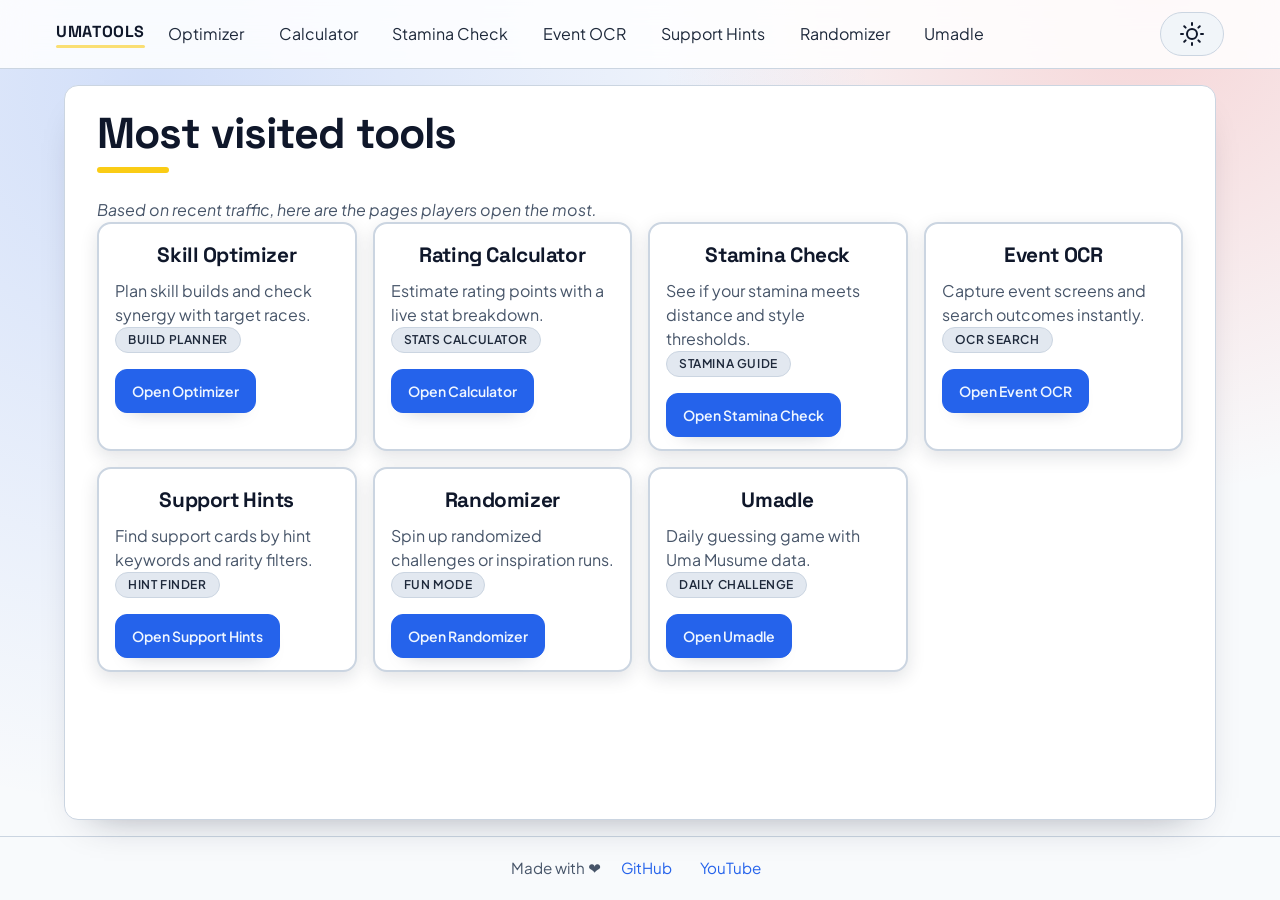
==== index.html @ bea395a7 "Merge pull request #18 from daftuyda/UI-Beta UI overhaul" ====
<!DOCTYPE html>
<html lang="en">
  <head>
    <meta charset="UTF-8" />
    <meta name="viewport" content="width=device-width, initial-scale=1" />
    <title>UmaTools - Uma Musume Training Toolkit</title>
    <meta
      name="description"
      content="UmaTools is a fast Uma Musume toolkit with Event OCR, support hint search, skill optimizer, rating calculator, randomizer, and Umadle."
    />
    <link rel="canonical" href="https://daftuyda.moe/" />
    <meta name="robots" content="index, follow" />
    <meta
      name="theme-color"
      content="#f8fafc"
      media="(prefers-color-scheme: light)"
    />
    <meta
      name="theme-color"
      content="#0f172a"
      media="(prefers-color-scheme: dark)"
    />
    <meta name="color-scheme" content="light dark" />
    <meta property="og:locale" content="en_US" />
    <meta property="og:type" content="website" />
    <meta property="og:site_name" content="UmaTools" />
    <meta
      property="og:title"
      content="UmaTools - Uma Musume Training Toolkit"
    />
    <meta
      property="og:description"
      content="UmaTools is a fast Uma Musume toolkit with Event OCR, support hint search, skill optimizer, rating calculator, randomizer, and Umadle."
    />
    <meta property="og:url" content="https://daftuyda.moe/" />
    <meta
      property="og:image"
      content="https://daftuyda.moe/og-default.png"
    />
    <meta property="og:image:type" content="image/png" />
    <meta property="og:image:width" content="1200" />
    <meta property="og:image:height" content="630" />
    <meta
      property="og:image:alt"
      content="UmaTools - Uma Musume Training Toolkit"
    />
    <meta name="twitter:card" content="summary_large_image" />
    <meta
      name="twitter:title"
      content="UmaTools - Uma Musume Training Toolkit"
    />
    <meta
      name="twitter:description"
      content="UmaTools is a fast Uma Musume toolkit with Event OCR, support hint search, skill optimizer, rating calculator, randomizer, and Umadle."
    />
    <meta
      name="twitter:image"
      content="https://daftuyda.moe/og-default.png"
    />
    <meta
      name="twitter:image:alt"
      content="UmaTools - Uma Musume Training Toolkit"
    />
    <link rel="icon" type="image/x-icon" href="/favicon.ico" />
    <link
      rel="icon"
      type="image/png"
      sizes="32x32"
      href="/favicon-32x32.png"
    />
    <link
      rel="icon"
      type="image/png"
      sizes="16x16"
      href="/favicon-16x16.png"
    />
    <link
      rel="apple-touch-icon"
      sizes="180x180"
      href="/apple-touch-icon.png"
    />
    <link rel="manifest" href="/site.webmanifest" />
    <link rel="preconnect" href="https://fonts.googleapis.com" />
    <link rel="preconnect" href="https://fonts.gstatic.com" crossorigin />
    <link
      href="https://fonts.googleapis.com/css2?family=Plus+Jakarta+Sans:wght@400;500;600;700&family=Space+Grotesk:wght@500;600;700&display=swap"
      rel="stylesheet"
    />
    <link rel="stylesheet" href="/css/base.css" />
    <link rel="stylesheet" href="/css/theme-d.build.css" />
    <script type="application/ld+json">
      {
        "@context": "https://schema.org",
        "@graph": [
          {
            "@type": "Organization",
            "@id": "https://daftuyda.moe/#organization",
            "name": "UmaTools",
            "url": "https://daftuyda.moe/",
            "logo": "https://daftuyda.moe/icon-512.png",
            "sameAs": [
              "https://github.com/daftuyda/UmaTools",
              "https://youtube.com/@MaybeVoid"
            ]
          },
          {
            "@type": "WebSite",
            "@id": "https://daftuyda.moe/#website",
            "url": "https://daftuyda.moe/",
            "name": "UmaTools",
            "publisher": { "@id": "https://daftuyda.moe/#organization" },
            "inLanguage": "en"
          },
          {
            "@type": "WebPage",
            "@id": "https://daftuyda.moe/#webpage",
            "url": "https://daftuyda.moe/",
            "name": "UmaTools - Uma Musume Training Toolkit",
            "description": "UmaTools is a fast Uma Musume toolkit with Event OCR, support hint search, skill optimizer, rating calculator, randomizer, and Umadle.",
            "isPartOf": { "@id": "https://daftuyda.moe/#website" },
            "about": { "@id": "https://daftuyda.moe/#organization" },
            "inLanguage": "en"
          }
        ]
      }
    </script>
    <script defer src="/_vercel/insights/script.js"></script>
  </head>
  <body>
    <script>
      (function () {
        try {
          var pref = localStorage.getItem("umasearch-darkmode");
          var dark = pref
            ? pref === "dark"
            : window.matchMedia &&
              window.matchMedia("(prefers-color-scheme: dark)").matches;
          var root = document.documentElement;
          root.classList.add("is-loading");
          root.classList.toggle("dark", dark);
          root.style.colorScheme = dark ? "dark" : "light";

          var pageLoaded = false;
          var navReady = !document.querySelector('script[src="/js/nav.js"]');
          var release = function () {
            root.classList.remove("is-loading");
          };
          var tryRelease = function () {
            if (!pageLoaded || !navReady) return;
            if (document.fonts && document.fonts.ready) {
              Promise.race([
                document.fonts.ready,
                new Promise(function (resolve) {
                  setTimeout(resolve, 1200);
                })
              ]).then(function () {
                requestAnimationFrame(release);
              });
            } else {
              requestAnimationFrame(release);
            }
          };
          window.addEventListener("load", function () {
            pageLoaded = true;
            tryRelease();
          });
          window.addEventListener("nav:ready", function () {
            navReady = true;
            tryRelease();
          });
          window.setTimeout(function () {
            pageLoaded = true;
            navReady = true;
            tryRelease();
          }, 2400);
        } catch (e) {}
      })();
    </script>
    

    <main id="main" class="container">
      <h1>Most visited tools</h1>

      <button
        id="modeToggleBtn"
        aria-label="Toggle dark/light mode"
        class="mode-toggle-btn"
        title="Toggle dark/light mode"
      >
        <svg
          id="iconSun"
          xmlns="http://www.w3.org/2000/svg"
          width="24"
          height="24"
          fill="none"
          stroke="currentColor"
          stroke-width="2"
          stroke-linecap="round"
          stroke-linejoin="round"
          class="feather feather-sun"
        >
          <circle cx="12" cy="12" r="5"></circle>
          <line x1="12" y1="1" x2="12" y2="3"></line>
          <line x1="12" y1="21" x2="12" y2="23"></line>
          <line x1="4.22" y1="4.22" x2="5.64" y2="5.64"></line>
          <line x1="18.36" y1="18.36" x2="19.78" y2="19.78"></line>
          <line x1="1" y1="12" x2="3" y2="12"></line>
          <line x1="21" y1="12" x2="23" y2="12"></line>
          <line x1="4.22" y1="19.78" x2="5.64" y2="18.36"></line>
          <line x1="18.36" y1="5.64" x2="19.78" y2="4.22"></line>
        </svg>
        <svg
          id="iconMoon"
          xmlns="http://www.w3.org/2000/svg"
          width="24"
          height="24"
          fill="none"
          stroke="currentColor"
          stroke-width="2"
          stroke-linecap="round"
          stroke-linejoin="round"
          class="feather feather-moon"
          style="display: none"
        >
          <path d="M21 12.79A9 9 0 1111.21 3 7 7 0 0021 12.79z"></path>
        </svg>
      </button>

      <p class="subtle">
        Based on recent traffic, here are the pages players open the most.
      </p>

      <div class="grid">

        <div class="card tool-card">
          <h3>Skill Optimizer</h3>
          <p class="muted">
            Plan skill builds and check synergy with target races.
          </p>
          <div class="badges">
            <span class="badge">Build planner</span>
          </div>
          <a class="btn primary" href="/optimizer">Open Optimizer</a>
        </div>

        <div class="card tool-card">
          <h3>Rating Calculator</h3>
          <p class="muted">Estimate rating points with a live stat breakdown.</p>
          <div class="badges">
            <span class="badge">Stats calculator</span>
          </div>
          <a class="btn primary" href="/calculator">Open Calculator</a>
        </div>

        <div class="card tool-card">
          <h3>Stamina Check</h3>
          <p class="muted">See if your stamina meets distance and style thresholds.</p>
          <div class="badges">
            <span class="badge">Stamina guide</span>
          </div>
          <a class="btn primary" href="/stamina">Open Stamina Check</a>
        </div>

        <div class="card tool-card">
          <h3>Event OCR</h3>
          <p class="muted">Capture event screens and search outcomes instantly.</p>
          <div class="badges">
            <span class="badge">OCR search</span>
          </div>
          <a class="btn primary" href="/events">Open Event OCR</a>
        </div>

        <div class="card tool-card">
          <h3>Support Hints</h3>
          <p class="muted">
            Find support cards by hint keywords and rarity filters.
          </p>
          <div class="badges">
            <span class="badge">Hint finder</span>
          </div>
          <a class="btn primary" href="/hints">Open Support Hints</a>
        </div>

        <div class="card tool-card">
          <h3>Randomizer</h3>
          <p class="muted">
            Spin up randomized challenges or inspiration runs.
          </p>
          <div class="badges">
            <span class="badge">Fun mode</span>
          </div>
          <a class="btn primary" href="/random">Open Randomizer</a>
        </div>

        <div class="card tool-card">
          <h3>Umadle</h3>
          <p class="muted">Daily guessing game with Uma Musume data.</p>
          <div class="badges">
            <span class="badge">Daily challenge</span>
          </div>
          <a class="btn primary" href="/umadle">Open Umadle</a>
        </div>
      </div>
    </main>
    <script>
      window.NAV_ROUTES = [
  { label: "Optimizer", path: "/optimizer", file: "/optimizer.html" },
  { label: "Calculator", path: "/calculator", file: "/calculator.html" },
  { label: "Stamina Check", path: "/stamina", file: "/stamina.html" },
  { label: "Event OCR", path: "/events", file: "/events.html" },
  { label: "Support Hints", path: "/hints", file: "/hints.html" },
  { label: "Randomizer", path: "/random", file: "/random.html" },
  { label: "Umadle", path: "/umadle", file: "/umadle.html" }
];
    </script>

    <script src="/js/nav.js" defer></script>
    <script src="/js/theme-toggle.js" defer></script>
  </body>
</html>
---- css/base.css ----
:root {
  color-scheme: light dark;
}

html,
body {
  height: 100%;
}

body {
  display: flex;
  flex-direction: column;
  align-items: center;
  justify-content: flex-start;
  font-family: "Inter", sans-serif;
  margin: 0;
  background: #f7fafc;
  color: #222;
  overflow-x: hidden;
}

.skip-link {
  position: absolute;
  left: 1rem;
  top: -3rem;
  padding: 0.5rem 0.75rem;
  background: #111827;
  color: #ffffff;
  border-radius: 6px;
  text-decoration: none;
  font-weight: 600;
  z-index: 1000;
  transition: top 0.2s ease;
}

.skip-link:focus,
.skip-link:focus-visible {
  top: 1rem;
}

.container {
  min-width: 700px;
  max-width: 80vw;
  background: #fff;
  padding: 1.5rem 2rem;
  margin: 1rem;
  box-shadow: 0 0 20px rgba(0, 0, 0, 0.1);
  border-radius: 10px;
  flex: 1 1 auto;
  margin-left: auto;
  margin-right: auto;
  margin-bottom: 1rem;
}

h1 {
  margin: 0 0 1rem 0;
  font-weight: 700;
  color: #2b6cb0;
  text-align: center;
}

.site-nav {
  position: sticky;
  top: 0;
  z-index: 50;
  width: 100%;
  background: var(--surface-1, #ffffff);
  border-bottom: 1px solid var(--border, #e5e7eb);
  flex: 0 0 auto;
}
.site-nav .nav-inner {
  max-width: 1100px;
  margin: 0 auto;
  padding: 0.5rem 1rem;
  display: flex;
  align-items: center;
  justify-content: space-between;
  gap: 0.75rem;
}
.site-nav .brand {
  font-weight: 700;
  text-decoration: none;
  color: var(--text-1, #1f2937);
}
.site-nav .nav-left {
  display: flex;
  align-items: center;
  gap: 0.5rem;
}
.site-nav .menu-btn {
  padding: 0 !important;
  line-height: 0;
  font-size: 0;
  width: 40px;
  height: 40px;
  box-sizing: border-box;
  display: none;
  border: 1px solid var(--border, #cbd5e0);
  background: var(--surface-2, transparent);
  border-radius: 8px;
  cursor: pointer;
  align-items: center;
  justify-content: center;
  color: var(--text-1, #1f2937);
}
.site-nav .menu-btn svg {
  display: block;
  width: 22px;
  height: 22px;
}
.site-nav .nav-links {
  display: flex;
  /*align-items: center;*/
  gap: 0.25rem;
  flex-wrap: wrap;
}
.site-nav .nav-link {
  text-decoration: none;
  padding: 0.35rem 0.6rem;
  border-radius: 8px;
  border: 1px solid transparent;
  color: var(--text-2, #374151);
}
.site-nav .nav-link:hover {
  background: var(--surface-2, #f3f4f6);
  border-color: var(--border, #e5e7eb);
  color: var(--text-1, #1f2937);
}
.site-nav .nav-link.active {
  background: var(--primary, #e6f0ff);
  border-color: var(--primary, #cbd5e0);
  color: var(--primary-foreground, #1e40af);
}
.site-nav .nav-right {
  display: flex;
  align-items: center;
  gap: 0.5rem;
}
.site-nav .mode-toggle-btn.in-nav {
  position: static;
  top: auto;
  right: auto;
  margin: 0;
}
.site-nav .beta-btn {
  font-size: 0.7rem;
  font-weight: 600;
  text-decoration: none;
  padding: 0.2rem 0.5rem;
  border-radius: 4px;
  background: #3182ce;
  color: #fff;
  letter-spacing: 0.03em;
  transition: background 0.2s;
}
.site-nav .beta-btn:hover {
  background: #2563eb;
}
body.dark-mode .site-nav .beta-btn {
  background: #63b3ed;
  color: #121212;
}
body.dark-mode .site-nav .beta-btn:hover {
  background: #90cdf4;
}
.site-nav + .container {
  margin-top: 0.5rem;
}

.site-footer {
  flex: 0 0 auto;
  width: 100%;
  margin-top: 0.5rem;
  padding: 0.75rem 1rem max(0.85rem, env(safe-area-inset-bottom));
  box-sizing: border-box;
  border-top: 1px solid #e5e7eb;
  display: flex;
  justify-content: center;
  align-items: center;
  gap: 0.75rem;
  flex-wrap: wrap;
  color: #6b7280;
  font-size: 0.95rem;
}
.site-footer a {
  color: #2563eb;
  text-decoration: none;
  padding: 0.25rem 0.5rem;
  border-radius: 6px;
}
.site-footer a:hover {
  background: #eff6ff;
}

.search-panel {
  margin-bottom: 0.5rem;
}
#search-form {
  display: flex;
  gap: 10px;
  margin-bottom: 0.5rem;
}

input#query {
  flex: 1;
  padding: 0.6rem 1rem;
  font-size: 1rem;
  border: 2px solid #cbd5e0;
  border-radius: 6px;
  transition: border-color 0.2s ease, box-shadow 0.2s ease;
}
input#query:focus {
  outline: none;
  border-color: #3182ce;
  box-shadow: 0 0 8px rgba(49, 130, 206, 0.4);
}

button#search-btn {
  background-color: #3182ce;
  color: white;
  border: none;
  padding: 0.6rem 1.2rem;
  font-size: 1rem;
  border-radius: 6px;
  cursor: pointer;
  transition: background-color 0.2s ease;
}
button#search-btn:hover {
  background-color: #2c5282;
}

.muted {
  color: var(--muted-text);
}

.status {
  min-height: 1.2em;
  color: var(--muted-text);
  font-style: italic;
  margin: 0.25rem 0 0.75rem;
}
.loading-indicator {
  display: inline-flex;
  align-items: center;
  gap: 0.5rem;
  color: var(--muted-text);
  font-style: italic;
}
.loading-indicator::before {
  content: "";
  width: 14px;
  height: 14px;
  border-radius: 50%;
  border: 2px solid #94a3b8;
  border-top-color: transparent;
  animation: spin 0.7s linear infinite;
}
.dark .loading-indicator {
  color: #cbd5e1;
}
.dark .loading-indicator::before {
  border-color: #93c5fd;
  border-top-color: transparent;
}
.ocr-suggestions {
  font-style: italic;
  margin: 0.5rem 0 1rem;
  min-height: 1.4em;
  color: var(--muted-text);
}

#captureVideo {
  display: block;
  margin: 0 auto;
  width: 350px;
  height: auto;
  border-radius: 6px;
  border: 1px solid #cbd5e0;
}

.result {
  margin-top: 1rem;
}
.choice {
  background: #ebf4ff;
  padding: 1rem;
  border-radius: 8px;
  margin-bottom: 1rem;
  box-shadow: inset 0 0 4px rgba(49, 130, 206, 0.3);
}
.choice h3 {
  margin: 0 0 0.5rem;
  color: #2c5282;
  font-weight: 600;
}

.reward-groups {
  display: flex;
  flex-wrap: wrap;
  gap: 1rem;
  padding: 1rem;
  background-color: #e6f0ff;
  border-radius: 10px;
}
.reward-group {
  background: #f7fafc;
  border: 1px solid #cbd5e0;
  padding: 0.75rem 1rem;
  border-radius: 8px;
  margin: 0.5rem;
  min-width: 140px;
  box-sizing: border-box;
  white-space: nowrap;
  box-shadow: 0 1px 3px rgb(0 0 0 / 0.1);
}
.reward-group > div:first-child {
  padding: 0.25rem 0.5rem;
  background-color: #f0e7c0;
  border-radius: 5px;
  display: inline-block;
  margin-bottom: 0.75rem;
  color: #a67c00;
  font-weight: 700;
}

.recommended-badge {
  margin-left: 8px;
  background-color: #48bb78;
  color: white;
  font-size: 0.75em;
  padding: 2px 6px;
  border-radius: 12px;
  font-weight: 600;
  user-select: none;
}

.ocr-controls {
  display: flex;
  align-items: center;
  gap: 1rem;
  margin-bottom: 0.5rem;
  justify-content: center;
  flex-wrap: wrap;
}
.capture-btn {
  background-color: #3182ce;
  color: white;
  border: none;
  padding: 0.6rem 1.2rem;
  font-size: 1rem;
  border-radius: 6px;
  cursor: pointer;
  transition: background-color 0.2s ease;
}
.capture-btn:hover {
  background-color: #2c5282;
}
.scan-time-label {
  font-weight: 600;
  color: #2c5282;
  white-space: nowrap;
  user-select: none;
}
.delay-buttons {
  display: flex;
  gap: 0.5rem;
}
.delay-btn {
  padding: 0.4rem 0.75rem;
  border: 1px solid #3182ce;
  background-color: white;
  color: #3182ce;
  border-radius: 6px;
  cursor: pointer;
  font-weight: 600;
  user-select: none;
  transition: background-color 0.2s ease, color 0.2s ease;
}
.delay-btn:hover {
  background-color: #bee3f8;
}
.delay-btn.active {
  background-color: #3182ce;
  color: white;
}

#modeToggleBtn {
  background-color: #3182ce;
  color: white;
  border: none;
  padding: 0.5rem 1.2rem;
  font-size: 1rem;
  border-radius: 6px;
  cursor: pointer;
  transition: background-color 0.2s ease;
  user-select: none;
}
#modeToggleBtn:hover {
  background-color: #2c5282;
}
.mode-toggle-btn {
  position: absolute;
  top: 1rem;
  right: 1.5rem;
  background: transparent;
  border: none;
  cursor: pointer;
  padding: 0;
  color: #3182ce;
  transition: color 0.3s ease;
}
.mode-toggle-btn:hover {
  color: #2c5282;
}

body.dark {
  background: #121212;
  color: #ddd;
}
html.dark body {
  background: #121212;
  color: #ddd;
}
body.dark .container {
  background: #1e1e1e;
}
html.dark .container {
  background: #1e1e1e;
}
body.dark h1 {
  color: #90cdf4;
}
body.dark input#query {
  background-color: #2d2d2d;
  border-color: #555;
  color: #eee;
}
body.dark input#query:focus {
  border-color: #63b3ed;
  box-shadow: 0 0 8px rgba(99, 179, 237, 0.7);
  background-color: #2d2d2d;
  color: #eee;
}
body.dark button#search-btn,
body.dark .capture-btn {
  background-color: #63b3ed;
  color: #222;
}
body.dark button#search-btn:hover,
body.dark .capture-btn:hover {
  background-color: #4299e1;
  color: #fff;
}
body.dark .choice {
  background: #333844;
  box-shadow: inset 0 0 4px rgba(99, 179, 237, 0.5);
  color: #eee;
}
html.dark .choice {
  background: #333844;
  box-shadow: inset 0 0 4px rgba(99, 179, 237, 0.5);
  color: #eee;
}
body.dark .choice h3 {
  color: #63b3ed;
}
html.dark .choice h3 {
  color: #63b3ed;
}
body.dark .reward-groups {
  background-color: #2a2f4a;
}
body.dark .reward-group {
  background: #232634;
  border-color: #444;
  color: #ccc;
  box-shadow: 0 1px 3px rgba(0, 0, 0, 0.6);
}
body.dark .reward-group > div:first-child {
  background-color: #5a4f00;
  color: #ffd700;
}
body.dark .mode-toggle-btn {
  color: #63b3ed;
}
body.dark .mode-toggle-btn:hover {
  color: #4299e1;
}
body.dark .scan-time-label {
  color: #63b3ed;
}
body.dark .delay-btn {
  background-color: #121212;
  color: #63b3ed;
  border-color: #63b3ed;
}
body.dark .delay-btn.active {
  background-color: #63b3ed;
  color: #222;
}
body.dark .delay-btn:hover {
  background-color: #4299e1;
  color: #fff;
}
body.dark .recommended-badge {
  background-color: #38a169;
  color: #d1fae5;
}

.result .reward-groups {
  display: block !important;
}
.result .outcome {
  display: block !important;
  width: 100%;
  margin: 0 0 12px 0;
}
.result .outcome .reward-group {
  width: 100%;
  min-width: 0;
  margin: 0;
}

.reward-group .outcome-alt {
  width: 100%;
  box-sizing: border-box;
  padding: 10px 12px;
  border-radius: 10px;
  margin: 8px 0;
  background: rgba(0, 0, 0, var(--outcomeAOpacity, 0.06));
}
.reward-group .outcome-alt.alt-1 {
  background: rgba(0, 0, 0, var(--outcomeBOpacity, 0.12));
}
.reward-group .outcome-title {
  font-weight: 700;
  margin-bottom: 6px;
  line-height: 1.5;
}
.reward-group .outcome-separator {
  width: 100%;
  box-sizing: border-box;
  padding: 2px 4px 2px 2px;
  margin: 2px 0 -2px;
  opacity: 0.9;
  font-size: 0.95em;
}

@media (prefers-color-scheme: dark) {
  :root {
    --outcomeAOpacity: 0.1;
    --outcomeBOpacity: 0.18;
  }
}

.option-score {
  margin: 4px 0 8px;
  font-size: 0.9em;
  color: var(--muted-text);
}
body.dark .option-score {
  color: #bbb;
}

.subtle {
  color: var(--muted-text);
  font-style: italic;
}
.toolbar {
  display: flex;
  flex-wrap: wrap;
  gap: 0.5rem;
  align-items: center;
  margin: 0.5rem 0 1rem;
}
.toolbar.toolbar-centered {
  justify-content: center;
}
.toolbar.toolbar-centered .spacer {
  flex: 0 0 auto;
  width: 0;
}
.chips {
  display: flex;
  gap: 0.5rem;
  flex-wrap: wrap;
}
.chip {
  display: inline-flex;
  align-items: center;
  gap: 0.4rem;
  background: #e6f0ff;
  border: 1px solid #cbd5e0;
  padding: 0.25rem 0.5rem;
  border-radius: 999px;
  font-size: 0.9rem;
}
.chip button {
  border: none;
  background: transparent;
  cursor: pointer;
  font-weight: 700;
  line-height: 1;
  padding: 0 0.35rem;
  border-radius: 999px;
}
.chip button:hover {
  background: #e2e8f0;
}

.grid {
  display: grid;
  grid-template-columns: repeat(auto-fill, minmax(260px, 1fr));
  gap: 12px;
}
.card {
  background: #fff;
  border: 1px solid #cbd5e0;
  border-radius: 10px;
  padding: 0.75rem 1rem;
  box-shadow: 0 1px 3px rgba(0, 0, 0, 0.08);
}
.card h3 {
  margin: 0.25rem 0 0.5rem;
  color: #90cdf4;
  font-size: 1.05rem;
}
.card.tool-card h3 {
  font-size: 1.3rem;
  text-align: center;
}
.card.tool-card .btn {
  display: block;
  width: fit-content;
  margin: 0.75rem auto 0;
}
.card.tool-card .badges {
  margin-bottom: 0.25rem;
}
/* Larger heading for key sections inside cards */
.card h2 {
  margin: 0.25rem 0 0.5rem;
  color: #2c5282;
  font-size: 1.25rem;
}
.pill {
  display: inline-block;
  margin: 0.15rem 0.25rem 0 0;
  padding: 0.2rem 0.45rem;
  border-radius: 999px;
  border: 1px solid #cbd5e0;
  background: #f7fafc;
  font-size: 0.85rem;
}
.pill.match {
  border-color: #3182ce;
  box-shadow: inset 0 0 0 1px #3182ce;
}

.badges {
  display: flex;
  gap: 0.4rem;
  align-items: center;
}
.badge {
  background: #edf2f7;
  border: 1px solid #cbd5e0;
  padding: 0.15rem 0.45rem;
  border-radius: 999px;
  font-size: 0.8rem;
}

.inline-note {
  font-size: 0.9rem;
  margin-top: 0.4rem;
}
.spacer {
  height: 8px;
}

body.dark .card {
  background: #1e1e1e;
  border-color: #334155;
  color: #e5e7eb;
}
body.dark .pill {
  background: #273244;
  border-color: #3b4556;
  color: #e5e7eb;
}
body.dark .card.tool-card .badge,
html.dark .card.tool-card .badge {
  background: #1f2937;
  border-color: #334155;
  color: #e2e8f0;
}
body.dark .pill.match {
  box-shadow: inset 0 0 0 1px #63b3ed;
}
body.dark .controls input[type="text"],
body.dark .controls select {
  background: #1a1a1a;
  border-color: #334155;
  color: #e5e7eb;
}
html.dark .toolbar input:not([type="checkbox"]),
html.dark .controls input[type="text"],
html.dark .controls select {
  background: #1a1a1a;
  border-color: #334155;
  color: #e5e7eb;
}
body.dark .controls button,
body.dark .row button {
  background: #2b2f36;
  border-color: #3b4556;
  color: #e5e7eb;
}
body.dark .controls button.primary {
  background: #4299e1;
  color: #fff;
}
body.dark .chip {
  background: #2b2f36;
  border-color: #3b4556;
  color: #e5e7eb;
}
body.dark .chip button {
  color: #e5e7eb;
}
body.dark .chip button:hover {
  background: #3a4250;
  color: #fff;
}
body.dark .chips {
  color: #e5e7eb;
}

.umadle-grid {
  display: flex;
  flex-direction: column;
  gap: 0.9rem;
}
.tips {
  margin-top: 0.35rem;
  font-size: 0.95rem;
  color: #4b5563;
}
body.dark .tips {
  color: #cbd5e1;
}
.umadle-grid .row.card {
  background: #ffffff;
  border: 1px solid #cbd5e0;
  border-radius: 10px;
  padding: 0.8rem 0.9rem;
  box-shadow: 0 1px 3px rgba(0, 0, 0, 0.06);
  display: flex;
  flex-direction: column;
  gap: 0.65rem;
  width: 100%;
  overflow: hidden;
  box-sizing: border-box;
}
body.dark .umadle-grid .row.card {
  background: #1e1e1e;
  border-color: #334155;
  box-shadow: 0 1px 3px rgba(0, 0, 0, 0.25);
}
.umadle-grid .uma-name {
  font-weight: 700;
  font-size: 1.05rem;
}
.umadle-grid .uma-nick {
  font-size: 0.95rem;
  opacity: 0.85;
}
.section {
  display: flex;
  flex-direction: column;
  gap: 0.35rem;
}
.section-title {
  font-weight: 600;
  font-size: 0.95rem;
  color: #1f2937;
}
body.dark .section-title {
  color: #e5e7eb;
}
.section,
.group {
  min-width: 0;
}
.group-title {
  font-weight: 500;
  font-size: 0.9rem;
  color: #374151;
  margin-top: 0.2rem;
}
body.dark .group-title {
  color: #cbd5e1;
}
.group {
  display: flex;
  flex-wrap: nowrap;
  gap: 0.35rem;
  overflow-x: auto;
  -webkit-overflow-scrolling: touch;
  padding-bottom: 0.1rem;
}
.cell {
  display: flex;
  align-items: center;
  justify-content: space-between;
  gap: 0.5rem;
  background: #f7fafc;
  border: 1px solid #cbd5e0;
  border-radius: 8px;
  padding: 0.35rem 0.55rem;
  font-size: 0.95rem;
  white-space: nowrap;
  flex: 0 0 auto;
  min-width: 110px;
}
.cell .k {
  overflow: hidden;
  text-overflow: ellipsis;
}
.cell .sym {
  flex: 0 0 auto;
  font-weight: 700;
}
.cell.match {
  background: #d1fae5;
  border-color: #16a34a;
  color: #065f46;
}
.cell.up {
  background: #fff7ed;
  border-color: #fb923c;
  color: #9a3412;
}
.cell.down {
  background: #eef2ff;
  border-color: #818cf8;
  color: #3730a3;
}
body.dark .cell {
  background: #232634;
  border-color: #3b4556;
  color: #ddd;
}
body.dark .cell.up {
  background: #3b2f24;
  border-color: #eab308;
  color: #fbbf24;
}
body.dark .cell.down {
  background: #2a2f4a;
  border-color: #6b7280;
  color: #c7d2fe;
}
body.dark .cell.match {
  background: #14532d;
  border-color: #16a34a;
  color: #d1fae5;
}

.modal-backdrop {
  position: fixed;
  inset: 0;
  display: none;
  align-items: center;
  justify-content: center;
  background: rgba(0, 0, 0, 0.35);
  z-index: 80;
  padding: 1rem;
}
.modal-backdrop.open {
  display: flex;
}
.modal {
  background: #fff;
  color: #111827;
  width: min(520px, 92vw);
  border: 1px solid #e5e7eb;
  border-radius: 12px;
  padding: 1rem 1.1rem;
  box-shadow: 0 15px 35px rgba(0, 0, 0, 0.18);
}
.modal h3 {
  margin: 0 0 0.25rem 0;
  font-size: 1.15rem;
}
.modal .muted {
  color: #6b7280;
  margin-bottom: 0.6rem;
}
.btn-row {
  display: flex;
  gap: 0.5rem;
  justify-content: flex-end;
}
.btn {
  border: 1px solid #cbd5e0;
  background: #fff;
  color: #111;
  padding: 0.45rem 0.8rem;
  border-radius: 8px;
  cursor: pointer;
}
.btn:hover {
  filter: brightness(0.96);
}
.btn.primary {
  background: #3182ce;
  color: #fff;
  border-color: #3182ce;
}
.btn.primary:hover {
  filter: brightness(0.98);
}
.btn.btn-secondary {
  background: #f8fafc;
  color: #1f2937;
  border-color: #cbd5e0;
}
.btn.btn-secondary:hover {
  background: #e2e8f0;
}
body.dark .modal {
  background: #1e1e1e;
  color: #e5e7eb;
  border-color: #334155;
}
body.dark .modal .muted {
  color: #cbd5e1;
}
body.dark .btn {
  background: #2b2f36;
  color: #e5e7eb;
  border-color: #3b4556;
}
body.dark .btn.primary {
  background: #4299e1;
  border-color: #4299e1;
  color: #fff;
}
body.dark .btn.btn-secondary {
  background: #2a303c;
  color: #e2e8f0;
  border-color: #3f4758;
}
body.dark .btn.btn-secondary:hover {
  background: #353c4a;
}

.auto-targets {
  gap: 8px !important;
}
.target-check {
  display: inline-flex;
  align-items: center;
  gap: 6px;
  height: 44px;
  padding: 0 12px;
  border: 1px solid var(--border, #d1d5db);
  border-radius: 999px;
  background: var(--card-bg, #fff);
  font-size: .9rem;
  box-sizing: border-box;
  cursor: pointer;
  transition: border-color .15s ease, background .15s ease;
}
.target-check input[type="checkbox"] {
  appearance: none;
  width: 16px;
  height: 16px;
  border: 2px solid #94a3b8;
  border-radius: 4px;
  display: inline-block;
  position: relative;
  background: transparent;
  transition: border-color .15s ease, background .15s ease;
}
.target-check input[type="checkbox"]:checked {
  background: #2563eb;
  border-color: #2563eb;
}
.target-check input[type="checkbox"]:checked::after {
  content: '';
  position: absolute;
  top: 1px;
  left: 4px;
  width: 4px;
  height: 8px;
  border: solid #fff;
  border-width: 0 2px 2px 0;
  transform: rotate(45deg);
}
body.dark .target-check {
  background: #1f2530;
  border-color: #3f4a60;
}
body.dark .target-check input[type="checkbox"] {
  border-color: #94a3b8;
}
body.dark .target-check input[type="checkbox"]:checked {
  background: #7c9dff;
  border-color: #7c9dff;
}

#guess-form {
  display: flex;
  align-items: center;
  justify-content: center;
  gap: 0.5rem;
  width: 100%;
  max-width: 980px;
  margin: 0 auto;
}
input#guess,
input#hintInput {
  flex: 1 1 600px;
  width: auto;
  min-width: 320px;
  padding: 0.6rem 1rem;
  font-size: 1rem;
  margin-right: 0.3rem;
  border: 2px solid #cbd5e0;
  border-radius: 6px;
  background: #fff;
  color: #111;
  transition: border-color 0.2s ease, box-shadow 0.2s ease;
}
input#guess:focus,
input#hintInput:focus {
  outline: none;
  border-color: #3182ce;
  box-shadow: 0 0 8px rgba(49, 130, 206, 0.4);
}
#guess-form {
  display: flex;
  justify-content: center;
}

button#guess-btn,
button#addBtn {
  background-color: #3182ce;
  color: #fff;
  border: none;
  padding: 0.6rem 1.2rem;
  font-size: 1rem;
  border-radius: 6px;
  cursor: pointer;
  transition: background-color 0.2s ease;
}
button#guess-btn:hover,
button#addBtn:hover {
  background-color: #2c5282;
}

select#modeSelect {
  padding: 0.6rem 1rem;
  font-size: 1rem;
  border: 2px solid #cbd5e0;
  border-radius: 6px;
  background: #fff;
  color: #111;
  transition: border-color 0.2s ease, box-shadow 0.2s ease;
}
select#modeSelect:focus {
  outline: none;
  border-color: #3182ce;
  box-shadow: 0 0 8px rgba(49, 130, 206, 0.4);
}

body.dark input#guess,
body.dark input#hintInput,
body.dark select#modeSelect {
  background-color: #2d2d2d;
  border-color: #555;
  color: #eee;
}
body.dark input#guess:focus,
body.dark input#hintInput:focus,
body.dark select#modeSelect:focus {
  border-color: #63b3ed;
  box-shadow: 0 0 8px rgba(99, 179, 237, 0.7);
}
body.dark button#guess-btn,
body.dark button#addBtn {
  background-color: #63b3ed;
  color: #222;
}
body.dark button#guess-btn:hover,
body.dark button#addBtn:hover {
  background-color: #4299e1;
  color: #fff;
}

button#clearBtn {
  border: 2px solid #cbd5e0;
  background: #fff;
  color: #374151;
  padding: 0.6rem 1rem;
  font-size: 1rem;
  border-radius: 6px;
  font-weight: 600;
  cursor: pointer;
  transition: background-color 0.2s ease, border-color 0.2s ease,
    filter 0.15s ease;
}
button#clearBtn:hover {
  background: #f3f4f6;
  border-color: #bfc9d6;
}
body.dark button#clearBtn {
  background: #2b2f36;
  color: #e5e7eb;
  border-color: #3b4556;
}
body.dark button#clearBtn:hover {
  background: #3a4250;
  border-color: #4a5568;
}

@media (max-width: 700px) {
  html,
  body {
    width: 100%;
    max-width: 100%;
  }

  .container {
    min-width: 0 !important;
    max-width: 100% !important;
    width: 95% !important;
    margin: 0.5rem 0 0;
    padding: 0.75rem 0.85rem;
    box-shadow: none;
    box-sizing: border-box;
  }
  .card-elevated {
    margin-left: 0;
    margin-right: 0;
  }
  .rating-card-toolbar {
    flex-direction: column;
    align-items: center;
    text-align: center;
  }
  .rating-card-toolbar .spacer {
    display: none;
  }
  .rating-card-toolbar .rating-total-pill {
    width: 100%;
    max-width: 420px;
    min-width: 0;
    text-align: center;
    align-items: center;
    box-sizing: border-box;
  }
  .rating-card-toolbar .rating-total-pill .label,
  .rating-card-toolbar .rating-total-pill .value {
    align-self: center;
  }
  .rating-card-toolbar .rating-badge {
    align-self: center;
  }
  .race-config-pane,
  .calculator-top-grid .stats-rating-pane {
    width: 100%;
    min-width: 0;
    box-sizing: border-box;
  }
  .race-config-container .v.row {
    flex-direction: column;
    align-items: stretch;
  }
  .race-config-container label {
    width: 100%;
    box-sizing: border-box;
    max-width: 260px;
    align-self: flex-start;
  }
  .race-config-container select {
    max-width: 220px;
    box-sizing: border-box;
  }
  .calculator-top-grid .stats-rating-pane .rating-grid {
    display: flex !important;
    flex-direction: column;
    gap: 8px;
  }
  .calculator-top-grid .stats-rating-pane .rating-grid label,
  .calculator-top-grid .stats-rating-pane .rating-grid input,
  .calculator-top-grid .stats-rating-pane .rating-grid select {
    width: 100%;
    box-sizing: border-box;
  }
  .calculator-top-grid .stats-rating-pane .rating-summary {
    flex-direction: column;
    align-items: stretch;
  }
  .calculator-top-grid .stats-rating-pane .rating-summary .pill {
    width: 100%;
    flex: 0 0 auto;
    box-sizing: border-box;
  }
  .rating-summary {
    flex-direction: column;
    align-items: stretch;
  }
  .rating-summary .pill {
    width: 100%;
    min-width: 0;
    flex: 0 0 auto;
    box-sizing: border-box;
  }
  .rating-projected-row {
    flex-direction: column;
    align-items: stretch;
  }
  .rating-projected-row .rating-badge {
    align-self: center;
  }

  .site-nav {
    --navH: 56px;
  }
  .site-nav .menu-btn {
    display: inline-flex;
  }
  .site-nav .nav-links {
    display: none;
  }
  .site-nav .nav-inner {
    padding: 0.5rem 0.75rem;
    min-height: var(--navH);
  }
  .site-nav.open .nav-links {
    display: flex;
    position: fixed;
    left: 0;
    right: 0;
    top: var(--navH);
    flex-direction: column;
    gap: 0.25rem;
    padding: 0.5rem;
    background: var(--surface-1, #fff);
    border-top: 1px solid var(--border, #e5e7eb);
    z-index: 60;
    width: 15em;
    border-radius: 15px;
  }
  .site-nav.open .nav-link {
    padding: 0.6rem 0.75rem;
    border-radius: 8px;
  }

  .tips {
    display: none;
  }
  .umadle-grid .row.card {
    padding: 0.5rem 0.55rem;
    gap: 0.4rem;
    align-items: center;
  }
  .umadle-grid .uma-name,
  .umadle-grid .uma-nick,
  .group-title,
  .section-title {
    width: 100%;
    text-align: center;
  }

  .group {
    display: flex;
    flex-wrap: wrap;
    gap: 0.25rem;
    justify-content: center;
    align-content: flex-start;
    overflow-x: visible;
    min-width: 0;
  }
  .cell {
    display: inline-flex;
    align-items: center;
    justify-content: center;
    text-align: center;
    gap: 0.35rem;
    padding: 0.22rem 0.38rem;
    font-size: 0.82rem;
    border-radius: 7px;
    flex: 0 0 auto !important;
    width: auto;
    min-width: unset;
    white-space: nowrap;
    max-width: 100%;
  }
  .cell .k {
    overflow: hidden;
    text-overflow: ellipsis;
  }
  .cell .sym {
    flex: 0 0 auto;
    font-size: 0.85rem;
  }

  .search-form,
  .toolbar {
    gap: 0.4rem;
  }
  input#query,
  input#guess,
  input#hintInput,
  select#modeSelect {
    padding: 0.45rem 0.65rem;
    font-size: 0.95rem;
    border-radius: 6px;
  }
  button#search-btn,
  button#guess-btn,
  button#addBtn,
  button#clearBtn {
    padding: 0.45rem 0.65rem;
    font-size: 0.95rem;
    border-radius: 6px;
  }
  #guess-form {
    max-width: 95%;
    gap: 0.4rem;
  }
  input#hintInput,
  input#guess {
    flex: 1 1 100%;
    min-width: 0;
    max-width: 320px;
  }
}

body.dark .site-nav {
  background: #151515;
  border-color: #2a2f3b;
}
body.dark .site-nav .brand {
  color: #e5e7eb;
}
body.dark .site-nav .nav-link {
  color: #cbd5e1;
}
body.dark .site-nav .nav-link:hover {
  background: #1e1e1e;
  border-color: #334155;
}
body.dark .site-nav .nav-link.active {
  background: #273244;
  border-color: #3b4556;
  color: #90cdf4;
}
body.dark .site-footer {
  border-color: #334155;
  color: #9ca3af;
}
body.dark .site-footer a {
  color: #93c5fd;
}
body.dark .site-footer a:hover {
  background: #1e293b;
}

/* Rarity badge themes */
.badge.badge-SSR {
  color: #fff;
  border: none;
  background: linear-gradient(
    90deg,
    #ff6a6a,
    #ffb56b,
    #ffd76a,
    #8fd3a8,
    #6ac0ff,
    #a78bfa,
    #ff6af0
  );
  background-size: 300% 100%;
  animation: badgeShimmer 6s linear infinite;
  text-shadow: 0 1px 1px rgba(0, 0, 0, 0.35);
}
.badge.badge-SR {
  color: #1a1300;
  border: none;
  background: linear-gradient(
    135deg,
    #f9e8a0,
    #d8a93b 45%,
    #f8e086 60%,
    #be8f2a 100%
  );
  box-shadow: inset 0 0 0 1px rgba(190, 143, 42, 0.25);
}
.badge.badge-R {
  color: #111827;
  border: none;
  background: linear-gradient(
    135deg,
    #eef2f7,
    #cfd6e1 45%,
    #e7ebf2 60%,
    #b7c0cf 100%
  );
  box-shadow: inset 0 0 0 1px rgba(71, 85, 105, 0.2);
}
@keyframes badgeShimmer {
  0% {
    background-position: 0% 50%;
  }
  100% {
    background-position: 300% 50%;
  }
}
body.dark .badge.badge-SR {
  color: #0b0900;
}
body.dark .badge.badge-R {
  color: #0b1220;
}

/* Support card header with optional thumbnail */
.card.card-support {
    display: grid;
    grid-template-columns: 64px 1fr;
    gap: 0.75rem 0.9rem;
    align-items: start;
    align-content: start;
  }
.card-support .card-thumb {
  width: 64px;
  height: 64px;
  border-radius: 10px;
  border: 1px solid #cbd5e0;
  background: linear-gradient(135deg, #f3f4f6, #e5e7eb);
  overflow: hidden;
  display: flex;
  align-items: center;
  justify-content: center;
  font-weight: 700;
  color: #4b5563;
}
.card-support .card-thumb img {
  width: 100%;
  height: 100%;
  object-fit: cover;
  display: block;
}
.card-support .card-title {
  display: flex;
  align-items: center;
  gap: 0.5rem;
  flex-wrap: wrap;
}
.card-support .card-title h3 {
  margin: 0.1rem 0;
  color: inherit;
}
body.dark .card-support .card-thumb {
  border-color: #334155;
  background: linear-gradient(135deg, #1f2937, #111827);
  color: #e5e7eb;
}

/* Smaller thumb on phones */
@media (max-width: 640px) {
  .card.card-support {
    grid-template-columns: 52px 1fr;
    gap: 0.9rem 0.9rem;
  }
  .card-support .card-thumb {
    width: 52px;
    height: 52px;
    border-radius: 10px;
  }
  .card-support .card-title h3 {
    margin: 0.25rem 0 0.35rem;
  }
}

/* Rolling visual state (disable button) */
.deck-rolling #rollBtn[disabled] {
  opacity: 0.6;
  cursor: not-allowed;
}

/* Slot skeleton + spinner while rolling */
.card-support.slot .card-thumb {
  position: relative;
  background: linear-gradient(135deg, #f3f4f6, #e5e7eb);
  border: 1px solid #cbd5e0;
  border-radius: 10px;
  height: 64px;
  width: 64px;
  display: flex;
  align-items: center;
  justify-content: center;
  overflow: hidden;
}
.card-support.slot .card-thumb.spinning::after {
  content: "";
  width: 22px;
  height: 22px;
  border-radius: 50%;
  border: 2px solid #64748b;
  border-top-color: transparent;
  animation: spin 0.6s linear infinite;
  opacity: 0.75;
}
.card-support.slot h3.skeleton-text {
  min-width: 8ch;
  display: inline-block;
  background: linear-gradient(90deg, #e5e7eb, #f3f4f6, #e5e7eb);
  background-size: 200% 100%;
  animation: shimmer 1.2s linear infinite;
  color: transparent;
  border-radius: 6px;
}
@keyframes spin {
  to {
    transform: rotate(360deg);
  }
}
@keyframes shimmer {
  0% {
    background-position: 0% 50%;
  }
  100% {
    background-position: 200% 50%;
  }
}

/* Pop-in when a slot settles */
.card.reveal {
  animation: popIn 0.28s cubic-bezier(0.2, 0.9, 0.2, 1) both;
}
@keyframes popIn {
  0% {
    transform: scale(0.92);
    opacity: 0;
  }
  100% {
    transform: scale(1);
    opacity: 1;
  }
}

/* Smaller thumbs on phones (match existing card-support rules if present) */
@media (max-width: 640px) {
  .card-support.slot .card-thumb {
    width: 48px;
    height: 48px;
    border-radius: 8px;
  }
}

/* Dark mode variants */
body.dark .card-support.slot .card-thumb {
  background: linear-gradient(135deg, #1f2937, #111827);
  border-color: #334155;
}
body.dark .card-support.slot .card-thumb.spinning::after {
  border-color: #93c5fd;
  border-top-color: transparent;
}
body.dark .card-support.slot h3.skeleton-text {
  background: linear-gradient(90deg, #1f2937, #273244, #1f2937);
}

/* === UMA case roll === */
.case-viewport {
  position: relative;
  overflow: hidden;
  border: 1px solid #cbd5e0;
  background: #fff;
  border-radius: 12px;
  padding: 0.75rem;
  box-shadow: 0 1px 3px rgba(0, 0, 0, 0.06);
  margin-bottom: 0.75rem;
}
.case-strip {
  display: flex;
  align-items: center;
  gap: 0.6rem;
  will-change: transform;
}
.case-item {
  flex: 0 0 auto;
  width: 140px;
  text-align: center;
  user-select: none;
}
.uma-thumb {
  width: 100%;
  height: 100px;
  border-radius: 12px;
  background: linear-gradient(135deg, #e0f2fe, #e9d5ff);
  border: 1px solid #cbd5e0;
  display: grid;
  place-items: center;
  position: relative;
  overflow: hidden;
}
.uma-initials {
  font-weight: 900;
  font-size: 28px;
  letter-spacing: 0.5px;
  color: #1f2937;
}
.uma-emoji {
  position: absolute;
  right: 8px;
  bottom: 6px;
  opacity: 0.25;
  font-size: 18px;
}
.uma-title {
  margin-top: 0.4rem;
  font-size: 0.92rem;
  color: #374151;
  white-space: nowrap;
  overflow: hidden;
  text-overflow: ellipsis;
}

/* center pointer */
.case-pointer {
  position: absolute;
  top: 0;
  bottom: 0;
  left: 50%;
  width: 2px;
  background: #3b82f6;
  transform: translateX(-1px);
}
.case-pointer::before {
  content: "";
  position: absolute;
  top: -6px;
  left: 50%;
  transform: translateX(-50%);
  border-left: 6px solid transparent;
  border-right: 6px solid transparent;
  border-bottom: 8px solid #3b82f6;
}

/* Dark mode */
body.dark .case-viewport {
  background: #141414;
  border-color: #334155;
}
body.dark .case-item .uma-title {
  color: #e5e7eb;
}
body.dark .uma-thumb {
  background: linear-gradient(135deg, #273244, #1f2937);
  border-color: #334155;
}
body.dark .uma-initials {
  color: #e5e7eb;
}
body.dark .case-pointer {
  background: #60a5fa;
}
body.dark .case-pointer::before {
  border-bottom-color: #60a5fa;
}

/* Mobile sizing */
@media (max-width: 640px) {
  .case-item {
    width: 110px;
  }
  .uma-thumb {
    height: 84px;
    border-radius: 10px;
  }
  .uma-initials {
    font-size: 22px;
  }
}

.case-viewport {
  position: relative;
  overflow: hidden;
  border: 1px solid #cbd5e0;
  background: #fff;
  border-radius: 12px;
  padding: 0.75rem;
  box-shadow: 0 1px 3px rgba(0, 0, 0, 0.06);
  margin-bottom: 0.75rem;
}
.case-strip {
  display: flex;
  align-items: center;
  gap: 0.6rem;
  will-change: transform;
}
.case-item {
  flex: 0 0 auto;
  width: 140px;
  text-align: center;
  user-select: none;
}
.uma-thumb {
  width: 100%;
  height: 100px;
  border-radius: 12px;
  background: linear-gradient(135deg, #e0f2fe, #e9d5ff);
  border: 1px solid #cbd5e0;
  display: grid;
  place-items: center;
  position: relative;
  overflow: hidden;
}
.uma-initials {
  font-weight: 900;
  font-size: 28px;
  letter-spacing: 0.5px;
  color: #1f2937;
}
.uma-emoji {
  position: absolute;
  right: 8px;
  bottom: 6px;
  opacity: 0.25;
  font-size: 18px;
}
.uma-title {
  margin-top: 0.4rem;
  font-size: 0.92rem;
  color: #374151;
  white-space: nowrap;
  overflow: hidden;
  text-overflow: ellipsis;
}
.case-pointer {
  position: absolute;
  top: 0;
  bottom: 0;
  left: 50%;
  width: 2px;
  background: #3b82f6;
  transform: translateX(-1px);
}
.case-pointer::before {
  content: "";
  position: absolute;
  top: -6px;
  left: 50%;
  transform: translateX(-50%);
  border-left: 6px solid transparent;
  border-right: 6px solid transparent;
  border-bottom: 8px solid #3b82f6;
}

body.dark .case-viewport {
  background: #141414;
  border-color: #334155;
}
body.dark .case-item .uma-title {
  color: #e5e7eb;
}
body.dark .uma-thumb {
  background: linear-gradient(135deg, #273244, #1f2937);
  border-color: #334155;
}
body.dark .uma-initials {
  color: #e5e7eb;
}
body.dark .case-pointer {
  background: #60a5fa;
}
body.dark .case-pointer::before {
  border-bottom-color: #60a5fa;
}

@media (max-width: 640px) {
  .case-item {
    width: 110px;
  }
  .uma-thumb {
    height: 84px;
    border-radius: 10px;
  }
  .uma-initials {
    font-size: 22px;
  }
}

#umaResult.grid {
  grid-template-columns: 1fr; /* single column just for UMA area */
  justify-items: center; /* center children horizontally */
}

/* Make the reel span the grid and size nicely */
#umaResult .case-viewport {
  grid-column: 1 / -1;
  width: clamp(320px, 92vw, 720px); /* responsive, centered window */
  margin-inline: auto;
}

/* Center the result card and the initial note under the reel */
#umaResult .card,
#umaResult .inline-note {
  grid-column: 1 / -1;
  justify-self: center;
  width: min(680px, 96%);
}

/* ===== Build Guide layout ===== */
.deck-grid {
  display: grid;
  grid-template-columns: repeat(3, minmax(0, 1fr));
  gap: 0.9rem;
}
@media (max-width: 980px) {
  .deck-grid {
    grid-template-columns: repeat(2, 1fr);
  }
}
@media (max-width: 640px) {
  .deck-grid {
    grid-template-columns: 1fr;
  }
}

.deck-slot {
  position: relative;
  min-height: 128px;
}
.deck-slot.empty {
  border: 2px dashed var(--border, #cbd5e1);
  border-radius: 14px;
  background: var(--paper-2, #f8fafc);
  display: grid;
  place-items: center;
}
.dark .deck-slot.empty {
  background: var(--paper, #0b0b0b);
  border-color: var(--border, #334155);
}

.slot-add {
  display: inline-flex;
  align-items: center;
  gap: 0.5rem;
  height: 44px;
  padding: 0 16px;
  border-radius: 12px;
  border: 1px dashed var(--border, #cbd5e1);
  background: var(--paper, #fff);
  color: var(--ink, #0f172a);
  cursor: pointer;
  transition: border-color 0.15s, box-shadow 0.15s;
}
.slot-add .plus {
  font-size: 20px;
  line-height: 1;
}
.slot-add:hover {
  border-color: var(--accent, #6366f1);
  box-shadow: 0 6px 18px rgba(0, 0, 0, 0.08);
}
.dark .slot-add {
  background: var(--paper, #0b0b0b);
  border-color: var(--border, #334155);
  color: var(--ink, #e5e7eb);
}

/* filled card with hints (reuse earlier styles) */
.card-support.with-hints {
  padding: 0.7rem;
  border: 1px solid var(--border, #cbd5e1);
  border-radius: 12px;
  background: var(--paper, #fff);
}
.dark .card-support.with-hints {
  background: var(--paper, #0b0b0b);
  border-color: var(--border, #334155);
}
.card-support.with-hints .card-head {
  display: flex;
  align-items: center;
  gap: 0.6rem;
}
.card-support.with-hints .card-thumb {
  width: 64px;
  height: 64px;
  border-radius: 10px;
  overflow: hidden;
  display: grid;
  place-items: center;
  border: 1px solid var(--border);
}
.card-support.with-hints .card-thumb img {
  width: 100%;
  height: 100%;
  object-fit: cover;
}
.card-support.with-hints .thumb-initials {
  width: 100%;
  height: 100%;
  display: grid;
  place-items: center;
  font-weight: 700;
}
.card-support.with-hints .card-title {
  display: flex;
  flex-direction: column;
  gap: 0.15rem;
  flex: 1 1 auto;
  min-width: 0;
}
.card-support.with-hints .card-title .line-1 {
  font-weight: 600;
  white-space: nowrap;
  overflow: hidden;
  text-overflow: ellipsis;
}
.card-support.with-hints .card-actions {
  display: flex;
  gap: 0.4rem;
}
.card-support.with-hints .rmv {
  height: 34px;
}
.card-support.with-hints .btn.subtle {
  height: 34px;
  border: 1px solid var(--border);
  background: var(--paper);
}
.card-support.with-hints .card-hints {
  margin-top: 0.6rem;
}
.card-support.with-hints .hints-title {
  font-size: 0.85rem;
  opacity: 0.8;
  margin-bottom: 0.25rem;
}
.hint-list {
  max-height: 160px;
  overflow: auto;
  padding-left: 1rem;
}
.hint-list li {
  font-size: 0.92rem;
  margin: 0.15rem 0;
}
.hint-list.empty {
  font-style: italic;
  opacity: 0.7;
  padding: 0.25rem 0;
}

.card-support .card-head{
  display: flex;
  align-items: center;
  gap: .6rem;
  flex-wrap: wrap;           /* allow actions to move to next line */
}

.card-support .card-title{
  flex: 1 1 auto;
  min-width: 0;
  white-space: normal;       /* allow long names to wrap */
  word-break: break-word;
}

.card-support .card-actions{
  display: flex;
  gap: .4rem;
  flex: 0 1 auto;
  margin-left: auto;
  flex-wrap: wrap;           /* buttons wrap instead of overflowing */
}

@media (max-width: 680px){
  .card-support .card-actions{
    width: 100%;
    justify-content: flex-end;   /* actions on a new line on narrow cards */
  }
}

/* Thumbnail box (make sure image shows) */
.card-support .card-thumb{
  width: 64px;
  height: 64px;
  border-radius: 10px;
  overflow: hidden;
  display: grid;
  place-items: center;
  border: 1px solid var(--border);
  background: var(--paper-2, #f6f8fb);
}
.card-support .card-thumb img{
  width: 100%;
  height: 100%;
  object-fit: cover;
  display: block;
}

/* Hints popover */
.hints-popover{
  position: absolute;
  z-index: 95;
  background: var(--paper, #fff);
  color: var(--ink, #0f172a);
  border: 1px solid var(--border, #cbd5e1);
  border-radius: 12px;
  box-shadow: 0 18px 40px rgba(0,0,0,.16);
  overflow: hidden;
}
.dark .hints-popover{
  background: var(--paper, #0b0b0b);
  border-color: var(--border, #334155);
  box-shadow: 0 18px 40px rgba(0,0,0,.45);
}
.hints-popover .pop-header{
  display:flex; align-items:center; justify-content:space-between;
  padding:.55rem .7rem; border-bottom:1px solid var(--border, #cbd5e1);
}
.hints-popover .pop-title{ font-weight:600; }
.hints-popover .btn.ghost{ background:transparent; border:0; color:inherit; padding:.25rem .45rem; border-radius:8px; }
.hints-popover .btn.ghost:hover{ background: rgba(100,116,139,.12); }
.hints-popover .pop-content{ padding:.6rem .8rem; max-height:320px; overflow:auto; }
.hint-list.big{ padding-left:1.1rem; }
.hint-list.big li{ margin:.2rem 0; }

/* backdrop reused with selection popover */
.slot-popover-backdrop{
  position: fixed; inset: 0; background: rgba(0,0,0,.0); z-index: 80;
}

/* rarity badges */
.badge-SSR {
  background: linear-gradient(90deg, #ff9a9e, #fad0c4, #fbc2eb, #a6c1ee);
  color: #111;
}
.badge-SR {
  background: linear-gradient(90deg, #f8d06e, #ffe69a);
  color: #111;
}
.badge-R {
  background: linear-gradient(90deg, #d7d7d7, #f1f1f1);
  color: #111;
}

/* ===== Slot popover (anchored dropdown) ===== */
.slot-popover-backdrop {
  position: fixed;
  inset: 0;
  background: rgba(0, 0, 0, 0);
  z-index: 80;
}
.slot-popover {
  position: absolute;
  z-index: ninetyone; /* keep above content */
  background: var(--paper, #fff);
  color: var(--ink, #0f172a);
  border: 1px solid var(--border, #cbd5e1);
  border-radius: 12px;
  box-shadow: 0 18px 40px rgba(0, 0, 0, 0.16);
  overflow: hidden;
}
.dark .slot-popover {
  background: var(--paper, #0b0b0b);
  border-color: var(--border, #334155);
  box-shadow: 0 18px 40px rgba(0, 0, 0, 0.45);
}
.slot-popover .pop-header {
  display: flex;
  align-items: center;
  justify-content: space-between;
  padding: 0.55rem 0.7rem;
  border-bottom: 1px solid var(--border, #cbd5e1);
}
.slot-popover .pop-title {
  font-weight: 600;
}
.slot-popover .btn.ghost {
  background: transparent;
  border: 0;
  color: inherit;
  padding: 0.25rem 0.45rem;
  border-radius: 8px;
}
.slot-popover .btn.ghost:hover {
  background: rgba(100, 116, 139, 0.12);
}

.slot-popover .pop-controls {
  display: flex;
  align-items: center;
  gap: 0.6rem;
  padding: 0.55rem 0.7rem;
  border-bottom: 1px solid var(--border, #cbd5e1);
}
.slot-popover .pop-search-wrap {
  flex: 1 1 auto;
}
.slot-popover .pop-search {
  height: 38px;
  border: 1px solid var(--border);
  border-radius: 10px;
  background: var(--paper);
  color: var(--ink);
  padding: 0 0.6rem;
}
.slot-popover .pop-filters label {
  margin-right: 0.6rem;
  font-size: 0.9rem;
  user-select: none;
}

.slot-popover .pop-list {
  max-height: 320px;
  overflow: auto;
  padding: 0.35rem;
}
.slot-popover .pop-item {
  width: 100%;
  text-align: left;
  display: flex;
  gap: 0.6rem;
  align-items: flex-start;
  padding: 0.45rem 0.45rem;
  border-radius: 10px;
  border: 1px solid transparent;
  background: transparent;
  cursor: pointer;
  transition: background 0.12s, border-color 0.12s, transform 0.06s;
}
.slot-popover .pop-item:hover {
  background: rgba(99, 102, 241, 0.1);
  border-color: var(--accent, #6366f1);
}
.slot-popover .pop-item.disabled {
  opacity: 0.55;
  cursor: not-allowed;
}
.slot-popover .pi-thumb {
  width: 44px;
  height: 44px;
  border-radius: 8px;
  overflow: hidden;
  display: grid;
  place-items: center;
  border: 1px solid var(--border);
  flex: 0 0 auto;
}
.slot-popover .pi-thumb img {
  width: 100%;
  height: 100%;
  object-fit: cover;
}
.slot-popover .pi-main {
  min-width: 0;
}
.slot-popover .pi-title {
  font-weight: 600;
  white-space: nowrap;
  overflow: hidden;
  text-overflow: ellipsis;
}
.slot-popover .pi-meta {
  margin-top: 0.1rem;
}
.slot-popover .pi-hints {
  margin-top: 0.2rem;
  display: flex;
  gap: 0.25rem;
  flex-wrap: wrap;
}
.slot-popover .pi-hints span {
  font-size: 0.75rem;
  padding: 0.1rem 0.35rem;
  border-radius: 999px;
  background: var(--paper-2, #f8fafc);
}
.slot-popover .pi-hints .more {
  opacity: 0.7;
}

/* fix z-index literal */
:root {
  --z-91: 91;
}
.slot-popover {
  z-index: var(--z-91);
}

:root {
  --accent: #6366f1; /* indigo */
  --ring: rgba(99, 102, 241, 0.25);
  --paper: #ffffff;
  --paper-2: #f8fafc;
  --ink: #0f172a;
  --muted: #64748b;
  --muted-text: #444;
  --border: #cbd5e1;
}
body.dark {
  --paper: #0b0b0b;
  --paper-2: #0f1115;
  --ink: #e5e7eb;
  --muted: #9aa4b2;
  --muted-text: #9aa4b2;
  --border: #334155;
  --ring: rgba(99, 102, 241, 0.35);
}

/* general field look */
.toolbar input:not([type="checkbox"]),
.stats-grid input,
#planName {
  height: 44px;
  width: 100%;
  max-width: 100%;
  padding: 0 12px;
  border: 1px solid var(--border);
  border-radius: 12px;
  background: var(--paper);
  color: var(--ink);
  outline: none;
  transition: border-color 0.15s ease, box-shadow 0.15s ease,
    background 0.15s ease;
}
.toolbar input:not([type="checkbox"]):focus,
.stats-grid input:focus,
#planName:focus {
  border-color: var(--accent);
  box-shadow: 0 0 0 3px var(--ring);
}

/* input + chevron dropdown group */
.dropdown-wrap {
  position: relative;
  display: block;
  border: 1px solid var(--border);
  border-radius: 12px;
  background: var(--paper);
  transition: border-color 0.15s ease, box-shadow 0.15s ease,
    background 0.15s ease;
  /* make it feel like one field */
  padding-right: 44px; /* room for the button */
}
.dropdown-wrap:focus-within {
  border-color: var(--accent);
  box-shadow: 0 0 0 3px var(--ring);
  background: var(--paper);
}
.dropdown-wrap input {
  border: 0 !important; /* remove inner border so wrap controls the look */
  background: transparent; /* inherit wrap */
  height: 44px !important;
  padding: 0 12px !important;
  color: var(--ink);
}
.dropdown-btn {
  position: absolute;
  right: 6px;
  top: 50%;
  transform: translateY(-50%);
  width: 32px;
  height: 32px;
  border-radius: 8px;
  border: 1px solid var(--border);
  background: var(--paper);
  color: var(--muted);
  display: grid;
  place-items: center;
  cursor: pointer;
  transition: background 0.15s ease, border-color 0.15s ease, color 0.15s ease,
    transform 0.08s ease;
}
.dropdown-wrap:focus-within .dropdown-btn {
  border-color: var(--accent);
  color: var(--accent);
}
.dropdown-btn:active {
  transform: translateY(-50%) scale(0.98);
}

/* dropdown menu */
.dropdown-menu {
  position: absolute;
  left: 0;
  right: 0;
  top: calc(100% + 6px);
  max-height: 300px;
  overflow: auto;
  background: var(--paper);
  border: 1px solid var(--border);
  border-radius: 12px;
  box-shadow: 0 14px 28px rgba(0, 0, 0, 0.12);
  display: none;
  z-index: 60;
}
.dropdown-menu.open {
  display: block;
}
.dropdown-menu.drop-up {
  top: auto;
  bottom: calc(100% + 6px);
}

.dropdown-item {
  padding: 0.55rem 0.7rem;
  font-size: 0.95rem;
  color: var(--ink);
  border-bottom: 1px solid rgba(0, 0, 0, 0.04);
  white-space: nowrap;
  overflow: hidden;
  text-overflow: ellipsis;
  cursor: pointer;
  transition: background 0.12s ease, color 0.12s ease;
}
.dropdown-item:last-child {
  border-bottom: 0;
}
.dropdown-item:hover,
.dropdown-item.active {
  background: rgba(99, 102, 241, 0.1);
  color: var(--ink);
}

/* subtle scrollbar styling (WebKit) */
.dropdown-menu::-webkit-scrollbar {
  width: 10px;
}
.dropdown-menu::-webkit-scrollbar-thumb {
  background: rgba(100, 116, 139, 0.35);
  border-radius: 999px;
  border: 2px solid transparent;
  background-clip: content-box;
}
body.dark .dropdown-menu {
  background: var(--paper);
  border-color: var(--border);
  box-shadow: 0 14px 28px rgba(0, 0, 0, 0.4);
}
body.dark .dropdown-item {
  border-bottom-color: rgba(255, 255, 255, 0.06);
}
body.dark .dropdown-item:hover,
body.dark .dropdown-item.active {
  background: rgba(99, 102, 241, 0.18);
}

/* buttons alongside inputs */
.toolbar .btn,
#addSupportBtn,
#addRaceBtn,
#addSkillBtn,
#savePlanBtn,
#resetPlanBtn,
#loadUmaBtn {
  height: 44px;
  padding: 0 14px;
  border-radius: 12px;
  border: 1px solid var(--border);
  background: var(--paper);
  color: var(--ink);
  transition: border-color 0.15s ease, box-shadow 0.15s ease,
    background 0.15s ease;
}
.toolbar .btn:hover {
  border-color: var(--accent);
}
.toolbar .btn.primary {
  background: var(--accent);
  border-color: var(--accent);
  color: #fff;
}
.toolbar .btn.primary:hover {
  box-shadow: 0 6px 18px rgba(99, 102, 241, 0.32);
}

/* toolbar select (optimize mode, etc.) */
.toolbar select {
  height: 44px;
  padding: 0 12px;
  border: 1px solid var(--border);
  border-radius: 12px;
  background: var(--paper);
  color: var(--ink);
  font-size: 0.95rem;
  font-weight: 500;
  outline: none;
  cursor: pointer;
  transition: border-color 0.15s ease, box-shadow 0.15s ease, background 0.15s ease;
}
.toolbar select:focus {
  border-color: var(--accent);
  box-shadow: 0 0 0 3px var(--ring);
}
.toolbar select:hover {
  border-color: var(--accent);
}
body.dark .toolbar select {
  background: #1e293b;
  border-color: #334155;
  color: #e2e8f0;
}
body.dark .toolbar select:focus {
  border-color: var(--accent);
  box-shadow: 0 0 0 3px var(--ring);
}

/* spacing & layout harmony */
.toolbar {
  gap: 0.6rem;
}
.toolbar .labelTitle {
  display: flex;
  flex-direction: column;
  gap: 6px;
  max-width: 260px;
  box-sizing: border-box;
}
.toolbar .target-check {
  align-self: flex-end;
}
.toolbar .labelTitle input,
.toolbar .labelTitle select {
  width: 100%;
  box-sizing: border-box;
}
.dropdown-wrap {
  flex: 1 1 320px;
  max-width: 560px;
}
#planName {
  flex: 1 1 220px;
}

/* tighter, space-saving mobile layout */
@media (max-width: 640px) {
  .toolbar input:not([type="checkbox"]),
  .dropdown-wrap input,
  .toolbar .btn,
  .toolbar select {
    height: 38px;
  }
  .target-check {
    height: 38px;
  }
  .dropdown-btn {
    width: 30px;
    height: 30px;
  }
  .dropdown-wrap {
    padding-right: 40px;
  }
  .dropdown-item {
    padding: 0.5rem 0.6rem;
  }
  .toolbar .labelTitle {
    min-width: 0 !important;
    width: 100%;
  }
  .toolbar .labelTitle input,
  .toolbar .labelTitle select {
    width: 100%;
    box-sizing: border-box;
  }
}

/* focus-visible accessibility */
:where(input, button).focus-visible,
:where(.dropdown-wrap).focus-visible {
  outline: none;
  box-shadow: 0 0 0 3px var(--ring);
}

/* ===== Optimizer Results List ===== */
.results-list .result-item {
  list-style: none;
  margin: 6px 0;
  padding: 8px 12px;
  border-radius: 999px;
  background: var(--card-bg, #fff);
  border: 1px solid var(--border, #e5e7eb);
  border-left-width: 4px;
}
.results-list .result-item .res-name { font-weight: 600; }
.results-list .result-item .res-cat { color: var(--muted, #6b7280); margin-left: 6px; }
.results-list .result-item .res-meta { color: var(--muted, #6b7280); margin-left: 6px; }
.results-list .result-item.cat-gold { border-left-color: #c28f2c; background-color: rgba(194,143,44,.12); }
.results-list .result-item.cat-yellow { border-left-color: #facc15; background-color: rgba(250,204,21,.10); }
.results-list .result-item.cat-blue { border-left-color: #60a5fa; background-color: rgba(96,165,250,.10); }
.results-list .result-item.cat-green { border-left-color: #34d399; background-color: rgba(52,211,153,.10); }
.results-list .result-item.cat-red { border-left-color: #f87171; background-color: rgba(248,113,113,.10); }
.results-list .result-item.cat-ius, .results-list .result-item.cat-orange { border-left-color: #fb923c; background-color: rgba(251,146,60,.10); }
body.dark .results-list .result-item { background: #0c0d10; border-color: #2b2f36; }
body.dark .results-list .result-item.cat-gold { border-left-color: #f2c56a; background-color: rgba(242,197,106,.20); }
body.dark .results-list .result-item.cat-yellow { border-left-color: #fde047; background-color: rgba(253,224,71,.18); }
body.dark .results-list .result-item.cat-blue { border-left-color: #93c5fd; background-color: rgba(147,197,253,.18); }
body.dark .results-list .result-item.cat-green { border-left-color: #6ee7b7; background-color: rgba(110,231,183,.18); }
body.dark .results-list .result-item.cat-red { border-left-color: #fca5a5; background-color: rgba(252,165,165,.18); }
body.dark .results-list .result-item.cat-ius, body.dark .results-list .result-item.cat-orange { border-left-color: #fdba74; background-color: rgba(253,186,116,.18); }

/* Aptitude Test Score Pill */
.aptitude-test-pill {
  background: linear-gradient(135deg, rgba(139, 92, 246, 0.15), rgba(99, 102, 241, 0.15)) !important;
  border-color: rgba(139, 92, 246, 0.4) !important;
}
.aptitude-test-pill b {
  color: #7c3aed;
}
.aptitude-test-pill span {
  font-weight: 700;
  color: #6d28d9;
}
body.dark .aptitude-test-pill {
  background: linear-gradient(135deg, rgba(139, 92, 246, 0.25), rgba(99, 102, 241, 0.25)) !important;
  border-color: rgba(167, 139, 250, 0.5) !important;
}
body.dark .aptitude-test-pill b {
  color: #a78bfa;
}
body.dark .aptitude-test-pill span {
  color: #c4b5fd;
}

/* ===== Skill Optimizer Rows ===== */
.rows { display: grid; gap: 10px; }
.optimizer-row {
  display: grid;
  grid-template-columns: minmax(110px, 0.22fr) minmax(220px, 1fr) minmax(170px, 0.32fr) minmax(110px, 0.18fr) minmax(160px, 0.24fr);
  gap: 14px;
  padding: 14px 16px;
  border: 1px solid var(--row-border-color, var(--border, #e5e7eb));
  border-radius: 14px;
  background: var(--card-bg, #fff);
  box-shadow: 0 2px 4px rgba(0,0,0,.05);
  align-items: center;
  transition: outline-color .18s ease, opacity .2s ease;
}
.optimizer-row.auto-picked {
  outline: 2px solid var(--accent, #2563eb);
  outline-offset: 0;
}
.optimizer-row.auto-excluded {
  opacity: 0.45;
}
.optimizer-row.required {
  outline: 2px solid rgba(245, 158, 11, 0.7);
  outline-offset: 0;
}
.optimizer-row > * {
  min-width: 0;
}
/* category accent strip */
.optimizer-row.cat-gold { border-left: 4px solid rgb(var(--cat-gold-rgb)); --row-border-color: rgb(var(--cat-gold-rgb)); }
.optimizer-row.cat-yellow { border-left: 4px solid rgb(var(--cat-yellow-rgb)); --row-border-color: rgb(var(--cat-yellow-rgb)); }
.optimizer-row.cat-blue { border-left: 4px solid rgb(var(--cat-blue-rgb)); --row-border-color: rgb(var(--cat-blue-rgb)); }
.optimizer-row.cat-green { border-left: 4px solid rgb(var(--cat-green-rgb)); --row-border-color: rgb(var(--cat-green-rgb)); }
.optimizer-row.cat-red { border-left: 4px solid rgb(var(--cat-red-rgb)); --row-border-color: rgb(var(--cat-red-rgb)); }
.optimizer-row.cat-ius, .optimizer-row.cat-orange { border-left: 4px solid rgb(var(--cat-orange-rgb)); --row-border-color: rgb(var(--cat-orange-rgb)); }
/* category background tint */
.optimizer-row.cat-gold { background-color: rgba(194,143,44,.14); }
.optimizer-row.cat-yellow { background-color: rgba(250,204,21,.12); }
.optimizer-row.cat-blue { background-color: rgba(96,165,250,.14); }
.optimizer-row.cat-green { background-color: rgba(52,211,153,.14); }
.optimizer-row.cat-red { background-color: rgba(248,113,113,.14); }
.optimizer-row.cat-ius, .optimizer-row.cat-orange { background-color: rgba(251,146,60,.14); }
.optimizer-row .skill-name,
.optimizer-row .hint-level,
.optimizer-row .cost {
  width: 100%;
  padding: 6px 8px;
  border: 1px solid var(--border, #d1d5db);
  border-radius: 8px;
  font: inherit;
  background: var(--input-bg, #fff);
  box-sizing: border-box;
}
.optimizer-row .hint-controls {
  display: flex;
  align-items: center;
  gap: 8px;
  flex-wrap: wrap;
}
.optimizer-row .hint-level {
  min-width: 120px;
  background: var(--input-bg, #fff);
}
.optimizer-row .base-cost {
  padding: 6px 10px;
  border: 1px dashed var(--border, #d1d5db);
  border-radius: 10px;
  font-weight: 600;
  font-size: .9rem;
  white-space: nowrap;
  background: var(--input-bg, #fff);
}
.optimizer-row .base-cost[data-empty="true"] {
  opacity: .7;
  font-weight: 500;
}

.optimizer-row .category-chip {
  display: flex;
  align-items: center;
  align-self: center;
  justify-content: center;
  min-height: 32px;
  padding: 4px 10px;
  border: 1px dashed var(--border, #d1d5db);
  border-radius: 999px;
  font-weight: 600;
  font-size: .85rem;
  background: var(--input-bg, #fff);
  transition: border-color .2s, background-color .2s;
}

.optimizer-row .category-chip[data-empty="true"] {
  opacity: .75;
  font-weight: 500;
}

/* tint inputs per category */
.optimizer-row.cat-gold .category-chip, .optimizer-row.cat-gold .skill-name, .optimizer-row.cat-gold .cost, .optimizer-row.cat-gold .hint-level { border-color: rgba(194,143,44,.5); }
.optimizer-row.cat-yellow .category-chip, .optimizer-row.cat-yellow .skill-name, .optimizer-row.cat-yellow .cost, .optimizer-row.cat-yellow .hint-level { border-color: rgba(250,204,21,.5); }
.optimizer-row.cat-blue .category-chip, .optimizer-row.cat-blue .skill-name, .optimizer-row.cat-blue .cost, .optimizer-row.cat-blue .hint-level { border-color: rgba(96,165,250,.5); }
.optimizer-row.cat-green .category-chip, .optimizer-row.cat-green .skill-name, .optimizer-row.cat-green .cost, .optimizer-row.cat-green .hint-level { border-color: rgba(52,211,153,.5); }
.optimizer-row.cat-red .category-chip, .optimizer-row.cat-red .skill-name, .optimizer-row.cat-red .cost, .optimizer-row.cat-red .hint-level { border-color: rgba(248,113,113,.5); }
.optimizer-row.cat-ius .category-chip, .optimizer-row.cat-ius .skill-name, .optimizer-row.cat-ius .cost, .optimizer-row.cat-ius .hint-level,
.optimizer-row.cat-orange .category-chip, .optimizer-row.cat-orange .skill-name, .optimizer-row.cat-orange .cost, .optimizer-row.cat-orange .hint-level { border-color: rgba(251,146,60,.5); }
.optimizer-row .actions-cell {
  display: flex;
  align-items: flex-end;
  justify-content: flex-end;
  gap: 12px;
  font-size: 15px;
}
.optimizer-row .actions-cell > div {
  display: flex;
  flex-direction: column;
}
.optimizer-row .remove.btn {
  white-space: nowrap;
  padding-inline: 14px;
}
.optimizer-row .required-cell {
  display: flex;
  flex-direction: column;
  align-items: flex-start;
}
.optimizer-row .required-toggle {
  display: inline-flex;
  align-items: center;
  gap: 8px;
  font-weight: 600;
  color: var(--muted, #6b7280);
  cursor: pointer;
}
.optimizer-row .required-toggle input {
  width: 18px;
  height: 18px;
  accent-color: #f59e0b;
}
.optimizer-row .dup-warning {
  display: none;
  margin-top: 6px;
  padding: 4px 8px;
  border-radius: 8px;
  border: 1px solid #fecaca;
  background: #fee2e2;
  font-size: 0.8rem;
  color: #b91c1c;
  line-height: 1.2;
}
.optimizer-row .dup-warning.visible {
  display: block;
}
body.dark .optimizer-row .dup-warning {
  border-color: rgba(248, 113, 113, 0.6);
  background: rgba(127, 29, 29, 0.35);
  color: #fca5a5;
}

/* Linked lower-skill row variant */
.optimizer-row.linked-lower {
  border-style: dashed;
  opacity: .95;
}

.optimizer-row.linked-lower .remove.btn { display: none; }

/* Small labels inside grid cells */
.optimizer-row > div > label { font-size: .85rem; color: var(--muted, #6b7280); display:block; margin-bottom:4px; }

/* Dark mode tokens */
body.dark .optimizer-row {
  background: #101214;
  border-color: #2b2f36;
  box-shadow: none;
}
body.dark .optimizer-row.auto-picked {
  outline-color: #60a5fa;
}
body.dark .optimizer-row.required {
  outline-color: rgba(251, 191, 36, 0.8);
}

/* strengthen accent strip contrast in dark */
body.dark .optimizer-row.cat-gold { border-left-color: #f2c56a; }
body.dark .optimizer-row.cat-yellow { border-left-color: #fde047; }
body.dark .optimizer-row.cat-blue { border-left-color: #93c5fd; }
body.dark .optimizer-row.cat-green { border-left-color: #6ee7b7; }
body.dark .optimizer-row.cat-red { border-left-color: #fca5a5; }
body.dark .optimizer-row.cat-ius, body.dark .optimizer-row.cat-orange { border-left-color: #fdba74; }
body.dark .optimizer-row.cat-gold { background-color: rgba(242,197,106,.26); }
body.dark .optimizer-row.cat-yellow { background-color: rgba(253,224,71,.22); }
body.dark .optimizer-row.cat-blue { background-color: rgba(147,197,253,.24); }
body.dark .optimizer-row.cat-green { background-color: rgba(110,231,183,.24); }
body.dark .optimizer-row.cat-red { background-color: rgba(252,165,165,.24); }
body.dark .optimizer-row.cat-ius, body.dark .optimizer-row.cat-orange { background-color: rgba(253,186,116,.24); }
body.dark .optimizer-row .category-chip,
body.dark .optimizer-row .skill-name,
body.dark .optimizer-row .hint-level,
body.dark .optimizer-row .cost {
  background: #0c0d10;
  border-color: #2b2f36;
  color: #e5e7eb;
}
body.dark .optimizer-row .base-cost {
  background: #0c0d10;
  border-color: #2b2f36;
  color: #e5e7eb;
}
/* Compact on narrow screens */
@media (max-width: 1200px) {
  .optimizer-row {
    grid-template-columns: minmax(90px, 0.2fr) minmax(160px, 1fr) minmax(150px, 0.32fr) minmax(90px, 0.18fr) minmax(140px, 0.24fr);
    gap: 10px;
  }
  .optimizer-row .hint-controls {
    flex-wrap: wrap;
  }
}
@media (max-width: 960px) {
  .optimizer-row { grid-template-columns: 1fr; }
  .optimizer-row .actions-cell { justify-content: space-between; }
  .optimizer-row .remove.btn { width: 100%; }
}
@media (max-width: 700px) {
  .rows { gap: 6px; }
  .optimizer-row {
    padding: 10px;
    gap: 8px;
    border-radius: 10px;
    grid-template-columns: 1fr auto;
    align-items: end;
  }
  .optimizer-row .type-cell,
  .optimizer-row .skill-cell,
  .optimizer-row .cost-cell {
    grid-column: 1 / -1;
  }
  .optimizer-row .hint-cell {
    grid-column: 1 / 2;
  }
  .optimizer-row .actions-cell {
    grid-column: 1 / -1;
    align-self: stretch;
    flex-direction: column;
    align-items: flex-start;
    justify-content: flex-start;
    gap: 6px;
  }
  .optimizer-row > div > label {
    font-size: 0.75rem;
    margin-bottom: 2px;
  }
  .optimizer-row .skill-name,
  .optimizer-row .hint-level,
  .optimizer-row .cost {
    padding: 5px 6px;
    font-size: 0.9rem;
  }
  .optimizer-row .hint-controls {
    flex-direction: column;
    align-items: flex-start;
  }
  .optimizer-row .hint-level {
    min-width: 0;
    width: 100%;
  }
  .optimizer-row .base-cost {
    align-self: flex-start;
  }
  .optimizer-row .category-chip {
    min-height: 26px;
    padding: 2px 8px;
    font-size: 0.75rem;
  }
  .optimizer-row .required-toggle {
    gap: 6px;
    font-size: 0.85rem;
  }
  .optimizer-row .required-toggle input {
    width: 16px;
    height: 16px;
  }
  .optimizer-row .remove.btn {
    padding: 6px 10px;
    width: auto;
  }
}

/* ===== Race Config Affinities (global) ===== */
.race-config-container {
  margin: 16px 0;
  padding: 12px;
  border: 1px solid var(--border, #e5e7eb);
  border-radius: 12px;
  background: var(--surface-1, var(--card-bg, #fff));
}
.race-config-container .config-row {
  display: grid;
  grid-template-columns: 120px 1fr;
  gap: 12px;
  align-items: center;
  padding: 6px 0;
  border-bottom: 1px dashed var(--border, #e5e7eb);
}
.race-config-container .config-row:last-child { border-bottom: 0; }
.race-config-container .config-label { font-weight: 600; color: var(--text-1, #111827); }
.race-config-container .config-options { display: flex; flex-wrap: wrap; gap: 12px; }
.race-config-container .config-item { display: flex; align-items: center; gap: 6px; }
/* Friendlier label typography inside race config */
.race-config-container .k {
  font-weight: 700;
  color: var(--text-2, #334155);
  letter-spacing: .12em;
  text-transform: uppercase;
  font-size: 0.8rem;
}
.race-config-container label {
  display: flex;
  flex-direction: column;
  align-items: center;
  text-align: center;
  gap: 6px;
  font-weight: 600;
  color: var(--text-1, #111827);
  font-size: .9rem;
  padding: 8px 10px;
  border-radius: 10px;
  border: 1px solid var(--border, #e5e7eb);
  background: var(--surface-1, var(--card-bg, #fff));
}
/* Increase spacing between inline labels within value column */
.race-config-container .v.row { display:flex; flex-wrap:wrap; gap: 10px 16px; }
.race-config-container select {
  height: 36px;
  padding: 4px 10px;
  border-radius: 8px;
  border: 1px solid var(--border, #d1d5db);
  background: var(--surface-1, var(--input-bg, #fff));
  color: var(--text-1, #111827);
  -webkit-appearance: none;
  -moz-appearance: none;
  appearance: none;
  text-align: center;
  text-align-last: center;
  font-weight: 700;
  letter-spacing: 0.02em;
}
/* grade-tinted selects (set by JS) */
.race-config-container select.aff-grade-good { border-color: rgb(var(--success-rgb) / 0.6) !important; color: var(--text-1, #111827) !important; }
.race-config-container select.aff-grade-average { border-color: rgb(var(--warning-rgb) / 0.6) !important; color: var(--text-1, #111827) !important; }
.race-config-container select.aff-grade-bad { border-color: rgb(var(--destructive-rgb) / 0.6) !important; color: var(--text-1, #111827) !important; }
.race-config-container select.aff-grade-terrible { border-color: rgb(var(--border-rgb) / 0.8) !important; color: var(--text-1, #111827) !important; }

/* ===== Light mode visual boost ===== */
html:not(.dark) body {
  --card-bg: var(--surface-1);     /* slightly tinted panel */
  --border: rgb(var(--border-rgb));      /* stronger border */
  --muted: rgb(var(--muted-rgb));       /* darker label text */
  --input-bg: var(--surface-1);    /* crisp inputs */
}

/* Cards pop more */
html:not(.dark) body .card {
  background: var(--card-bg);
  box-shadow: 0 6px 18px rgb(var(--shadow-rgb) / 0.12);
}

/* Optimizer rows: stronger contrast & shadow */
html:not(.dark) body .optimizer-row {
  background: var(--surface-2);
  box-shadow: 0 4px 10px rgb(var(--shadow-rgb) / 0.14);
}

/* Inputs: clearer outlines */
html:not(.dark) body .optimizer-row .skill-name,
html:not(.dark) body .optimizer-row .cost {
  background: var(--surface-1);
}

/* Category chip: filled pill so it stands out */
html:not(.dark) body .optimizer-row .category-chip {
  background: var(--text-1);
  color: var(--background);
  border-style: solid;
}

/* Keep color-coded tints but slightly stronger */
html:not(.dark) body .optimizer-row.cat-gold { background-color: rgb(var(--cat-gold-rgb) / 0.18); }
html:not(.dark) body .optimizer-row.cat-yellow { background-color: rgb(var(--cat-yellow-rgb) / 0.18); }
html:not(.dark) body .optimizer-row.cat-blue { background-color: rgb(var(--cat-blue-rgb) / 0.20); }
html:not(.dark) body .optimizer-row.cat-green { background-color: rgb(var(--cat-green-rgb) / 0.20); }
html:not(.dark) body .optimizer-row.cat-red { background-color: rgb(var(--cat-red-rgb) / 0.20); }
html:not(.dark) body .optimizer-row.cat-ius,
html:not(.dark) body .optimizer-row.cat-orange { background-color: rgb(var(--cat-orange-rgb) / 0.20); }

/* Results pills: more “badge” feeling */
html:not(.dark) body .pill {
  background: var(--pill-bg);
  color: var(--pill-text);
  font-weight: 600;
}

/* Buttons: darker + clearer hover */
html:not(.dark) body .btn {
  background: var(--primary);
  color: var(--primary-foreground);
}

html:not(.dark) body .btn:hover {
  filter: brightness(1.05);
  box-shadow: 0 0 0 2px rgb(var(--ring-rgb) / 0.35);
}

.labelTitle {
  color: var(--text-1);
  font-size: 1.25rem
}

#autoBuilderTitle {
  color: var(--text-1);
}

.rating-card-header h2 {
  margin: 0;
  font-size: 1.3rem;
  color: var(--heading, #111827);
}
.rating-card-header .muted {
  margin: 0;
  font-size: 0.92rem;
  color: var(--text-muted, #6b7280);
}
html.dark body .rating-card-header h2 { color: var(--text-1); }
html.dark body .rating-card-header .muted { color: var(--muted); }
.rating-card-toolbar {
  display: flex;
  align-items: center;
  gap: 1rem;
}
.rating-card-toolbar .spacer {
  flex: 1;
}
.rating-grid label {
  display: flex;
  flex-direction: column;
  gap: 6px;
  font-size: 0.95rem;
  font-weight: 500;
  padding: 12px;
  border: 1px solid var(--border, #d1d5db);
  border-radius: 12px;
  background: linear-gradient(180deg, rgba(255,255,255,0.9), rgba(245,247,250,0.9));
  box-shadow: inset 0 1px 0 rgba(255,255,255,0.6), 0 8px 18px rgba(15, 23, 42, 0.08);
}
.rating-grid {
  display: grid;
  grid-template-columns: repeat(auto-fit, minmax(150px, 1fr));
  gap: 12px;
  margin-top: 0.6rem;
}
.rating-grid label {
  display: flex;
  flex-direction: column;
  gap: 6px;
  font-weight: 600;
  font-size: 0.95rem;
  padding: 12px 14px;
  border-radius: 14px;
  border: 1px solid rgba(148, 163, 184, 0.4);
  background: linear-gradient(180deg, rgba(255,255,255,0.92), rgba(245,247,250,0.92));
  box-shadow: inset 0 1px 0 rgba(255,255,255,0.65), 0 12px 24px rgba(15,23,42,0.09);
}
.rating-grid input,
.rating-grid select {
  width: 100%;
  box-sizing: border-box;
  padding: 8px 12px;
  border-radius: 10px;
  border: 1px solid rgba(148, 163, 184, 0.6);
  font-size: 1rem;
  font-weight: 600;
  color: var(--heading, #0f172a);
  background: rgba(255,255,255,0.8);
}
.rating-grid input:focus,
.rating-grid select:focus {
  outline: 2px solid rgba(99,102,241,0.8);
  outline-offset: 1px;
}
body.dark .rating-grid label {
  background: linear-gradient(180deg, rgba(24,36,52,0.95), rgba(16,24,40,0.95));
  border-color: rgba(75,85,99,0.8);
  box-shadow: inset 0 1px 0 rgba(255,255,255,0.04), 0 18px 35px rgba(0,0,0,0.65);
}
body.dark .rating-grid input,
body.dark .rating-grid select {
  background: rgba(15,23,42,0.85);
  border-color: rgba(71,85,105,0.9);
  color: #f8fafc;
}

.rating-summary {
  display: flex;
  gap: 10px;
  margin-top: 16px;
}
.rating-summary .pill {
  flex: 1 1 auto;
  border-radius: 40px;
  background: rgba(15,23,42,0.08);
  padding: 12px 20px;
  display: flex;
  justify-content: space-between;
  align-items: center;
  font-weight: 600;
}
body.dark .rating-summary .pill {
  background: rgba(15,23,42,0.8);
  border: 1px solid rgba(71,85,105,0.6);
  color: #e5e7eb;
}
.rating-summary .label {
  font-size: 0.92rem;
  text-transform: uppercase;
  letter-spacing: 0.04em;
  color: var(--text-muted, #64748b);
}
.rating-summary .value {
  font-size: 1.3rem;
  font-weight: 700;
}
.rating-total-pill {
  min-width: 190px;
  text-align: right;
  border-radius: 20px;
  padding: 10px 24px;
  background: linear-gradient(120deg, #334155, #0f172a);
  color: #f8fafc;
  box-shadow: inset 0 1px 0 rgba(255,255,255,0.1), 0 10px 20px rgba(15,23,42,0.45);
  display: flex;
  flex-direction: column;
  gap: 6px;
}
.rating-total-pill .value {
  font-size: 2rem;
}
.rating-total-pill .label,
.rating-total-pill .value {
  align-self: flex-end;
}
.rating-progress {
  width: 100%;
}
.rating-progress-label {
  display: flex;
  justify-content: space-between;
  font-size: 0.72rem;
  letter-spacing: 0.08em;
  text-transform: uppercase;
  color: rgba(248, 250, 252, 0.82);
}
.rating-progress-bar {
  position: relative;
  height: 8px;
  border-radius: 999px;
  background: rgba(248, 250, 252, 0.25);
  overflow: hidden;
}
.rating-progress-fill {
  height: 100%;
  width: 0%;
  background: linear-gradient(90deg, #38bdf8, #22c55e);
  transition: width 0.2s ease-out;
}
.rating-badge {
  display: flex;
  align-items: center;
  justify-content: center;
  padding: 8px;
  border-radius: 14px;
  background: var(--card-bg, #fff);
  border: 1px solid rgba(148,163,184,0.35);
  box-shadow: 0 12px 25px rgba(15,23,42,0.12);
}
.rating-badge-sprite {
  width: 96px;
  height: 96px;
  background-repeat: no-repeat;
  background-position: center;
  background-size: cover;
}
body.dark .rating-badge {
  background: rgba(17,24,39,0.9);
  border-color: rgba(71,85,105,0.8);
  box-shadow: 0 18px 36px rgba(0,0,0,0.6);
}

.rating-float {
  position: fixed;
  top: 86px;
  right: 1.25rem;
  display: flex;
  align-items: center;
  gap: 0.6rem;
  padding: 0.5rem 0.7rem;
  border-radius: 999px;
  border: 1px solid rgba(148,163,184,0.45);
  background: rgba(255,255,255,0.92);
  box-shadow: 0 18px 35px rgba(15,23,42,0.18);
  z-index: 70;
  opacity: 0;
  transform: translateY(-8px) scale(0.98);
  transition: opacity 0.2s ease, transform 0.2s ease;
  pointer-events: none;
}
.rating-float.is-visible {
  opacity: 1;
  transform: translateY(0) scale(1);
}
.rating-float-badge {
  width: 36px;
  height: 36px;
  border-radius: 50%;
  background: rgba(15,23,42,0.08);
  display: grid;
  place-items: center;
}
.rating-float-badge-sprite {
  width: 32px;
  height: 32px;
  background-repeat: no-repeat;
  background-position: center;
  background-size: cover;
  font-weight: 700;
  font-size: 0.8rem;
  color: #0f172a;
  display: grid;
  place-items: center;
}
.rating-float-meta {
  display: flex;
  flex-direction: column;
  align-items: flex-end;
  line-height: 1.05;
}
.rating-float-meta .label {
  text-transform: uppercase;
  letter-spacing: 0.12em;
  font-size: 0.6rem;
  color: rgba(15,23,42,0.6);
  font-weight: 700;
}
.rating-float-meta .value {
  font-size: 1.05rem;
  font-weight: 800;
  color: #0f172a;
}
body.dark .rating-float {
  background: rgba(15,23,42,0.92);
  border-color: rgba(71,85,105,0.8);
  box-shadow: 0 20px 40px rgba(0,0,0,0.7);
}
body.dark .rating-float-badge {
  background: rgba(148,163,184,0.18);
}
body.dark .rating-float-badge-sprite {
  color: #f8fafc;
}
body.dark .rating-float-meta .label {
  color: rgba(226,232,240,0.7);
}
body.dark .rating-float-meta .value {
  color: #f8fafc;
}
@media (max-width: 900px) {
  .rating-float {
    top: 72px;
    right: 0.75rem;
  }
}

.rating-card-header h2 {
  margin: 0;
  font-size: 1.4rem;
  color: var(--heading, #0f172a);
}
.rating-card-header .muted {
  margin: 0;
  font-size: 0.95rem;
  color: var(--text-muted, #6b7280);
}
html.dark body .rating-card-header h2 { color: var(--text-1); }
html.dark body .rating-card-header .muted { color: var(--muted); }
.rating-card-toolbar {
  display: flex;
  align-items: center;
  gap: 1rem;
  margin-bottom: 0.5rem;
}
.rating-card-toolbar .spacer { flex: 1; }

.card-elevated {
  border-radius: 22px;
  border: 1px solid rgba(148, 163, 184, 0.35);
  background: linear-gradient(180deg, rgba(255,255,255,0.97), rgba(245,248,255,0.95));
  box-shadow: 0 25px 50px rgba(15,23,42,0.12);
  padding: 1.25rem;
  margin: 16px;
  box-sizing: border-box;
}
body.dark .card-elevated {
  background: linear-gradient(180deg, rgba(17,24,39,0.94), rgba(11,17,29,0.94));
  border-color: rgba(71,85,105,0.7);
  box-shadow: 0 25px 50px rgba(0,0,0,0.7);
}

.race-card-grid {
  display: flex;
  flex-wrap: wrap;
  gap: 16px;
}
.race-config-pane,
.ideal-builder-pane {
  flex: 1 1 320px;
  border-radius: 18px;
  border: 1px solid rgba(148,163,184,0.35);
  background: rgba(255,255,255,0.65);
  padding: 16px;
  box-shadow: inset 0 1px 0 rgba(255,255,255,0.7), 0 12px 24px rgba(15,23,42,0.08);
}
body.dark .race-config-pane,
body.dark .ideal-builder-pane {
  background: rgba(15,23,42,0.85);
  border-color: rgba(71,85,105,0.8);
  box-shadow: inset 0 1px 0 rgba(255,255,255,0.05), 0 18px 36px rgba(0,0,0,0.65);
}
.race-config-pane .kv-row + .kv-row { margin-top: 12px; }
.race-config-pane label select {
  margin-top: 6px;
  border-radius: 10px;
  border: 1px solid rgba(148,163,184,0.6);
  padding: 6px 10px;
  background: rgba(255,255,255,0.9);
}
body.dark .race-config-pane label select {
  background: rgba(15,23,42,0.85);
  border-color: rgba(71,85,105,0.9);
  color: #f8fafc;
}
.ideal-header h3 {
  margin: 0;
  font-size: 1.1rem;
}
.ideal-header .muted {
  margin: 0.2rem 0 1rem;
  color: var(--text-muted, #6b7280);
}
body.dark .ideal-header .muted { color: #c7d2fe; }
.ideal-targets {
  display: grid;
  grid-template-columns: repeat(auto-fit, minmax(120px, 1fr));
  gap: 8px;
}
.target-check {
  display: flex;
  align-items: center;
  gap: 6px;
  padding: 6px 10px;
  border-radius: 12px;
  border: 1px solid rgba(148,163,184,0.35);
  background: rgba(255,255,255,0.85);
  font-weight: 600;
  font-size: 0.92rem;
}
.target-check input {
  accent-color: var(--accent, #6366f1);
}
body.dark .target-check {
  background: rgba(15,23,42,0.8);
  border-color: rgba(71,85,105,0.7);
  color: #f8fafc;
}
.ideal-actions {
  display: flex;
  align-items: center;
  justify-content: space-between;
  gap: 12px;
  margin-top: 14px;
}
.ideal-target-groups {
  display: flex;
  flex-direction: column;
  gap: 14px;
  margin-top: 12px;
  align-items: stretch;
}

.ideal-target-groups > div {
  width: 100%;
  display: flex;
  flex-direction: column;
  gap: 8px;
}
.target-group-title {
  font-weight: 700;
  text-transform: uppercase;
  font-size: 0.78rem;
  letter-spacing: 0.12em;
  color: var(--text-muted, #64748b);
  margin-bottom: 6px;
}
body.dark .target-group-title { color: #cbd5f5; }
.general-check {
  min-width: 120px;
  justify-content: center;
}
.race-card-header h2 {
  margin: 0;
  font-size: 1.25rem;
  color: var(--heading, #0f172a);
}
.race-card-header .muted {
  margin: 0.2rem 0 0.8rem;
  color: var(--text-muted, #6b7280);
}
body.dark .race-card-header h2 { color: #f8fafc; }
body.dark .race-card-header .muted { color: #cbd5f5; }

/* ===== CALCULATOR PAGE STYLES ===== */

/* Top section: side-by-side layout */
.calculator-top-section { margin-bottom: 16px; padding: 20px; }
.calculator-top-grid {
  display: grid;
  grid-template-columns: 1fr 2fr;
  gap: 20px;
}

/* Stats pane gets same container styling as race-config-pane */
.calculator-top-grid .stats-rating-pane {
  flex: 1 1 320px;
  border-radius: 18px;
  border: 1px solid rgba(148,163,184,0.35);
  background: rgba(255,255,255,0.65);
  padding: 16px;
  box-shadow: inset 0 1px 0 rgba(255,255,255,0.7), 0 12px 24px rgba(15,23,42,0.08);
  display: flex;
  flex-direction: column;
  gap: 8px;
}
body.dark .calculator-top-grid .stats-rating-pane {
  background: rgba(15,23,42,0.85);
  border-color: rgba(71,85,105,0.8);
  box-shadow: inset 0 1px 0 rgba(255,255,255,0.05), 0 18px 36px rgba(0,0,0,0.65);
}

.calculator-top-grid .stats-rating-pane .rating-card-header h2 {
  margin: 0;
  font-size: 1.25rem;
}

/* Compact rating grid for calculator */
.calculator-top-grid .stats-rating-pane .rating-grid {
  display: grid;
  grid-template-columns: repeat(auto-fit, minmax(80px, 1fr));
  gap: 6px;
  margin-top: 0;
}
.calculator-top-grid .stats-rating-pane .rating-grid label {
  padding: 6px 8px;
  font-size: 1rem;
}
.calculator-top-grid .stats-rating-pane .rating-grid input,
.calculator-top-grid .stats-rating-pane .rating-grid select {
  font-size: 0.85rem;
  margin-top: 2px;
}

/* Compact rating summary */
.calculator-top-grid .stats-rating-pane .rating-summary {
  margin-top: 4px;
  gap: 6px;
}
.calculator-top-grid .stats-rating-pane .rating-summary .pill {
  padding: 6px 10px;
  font-size: 0.8rem;
}
.calculator-top-grid .stats-rating-pane .rating-summary .value {
  font-size: 0.95rem;
}

/* Rating projected row: pill on left, badge on right */
.rating-projected-row {
  display: flex;
  align-items: center;
  gap: 12px;
  margin-top: 4px;
}
.rating-projected-row .rating-total-pill {
  flex: 1;
  padding: 8px 12px;
}
.rating-projected-row .rating-total-pill .label {
  font-size: 0.75rem;
}
.rating-projected-row .rating-total-pill .value {
  font-size: 1.4rem;
}
.rating-projected-row .rating-badge {
  width: 78px;
  height: 78px;
  padding: 6px;
  flex-shrink: 0;
}
.rating-projected-row .rating-badge-sprite {
  width: 100%;
  height: 100%;
}

@media (max-width: 900px) {
  .container {
    min-width: 0;
    max-width: 100%;
    width: 95%;
    box-sizing: border-box;
  }
  .calculator-top-grid {
    grid-template-columns: 1fr;
    gap: 16px;
  }
}

/* Skill rows */
.calculator-rows { display: grid; gap: 10px; }
.calculator-row {
  display: grid;
  grid-template-columns: minmax(90px, 0.15fr) minmax(200px, 1fr) minmax(70px, 0.1fr) minmax(90px, 0.1fr);
  align-items: center;
  gap: 12px;
  padding: 10px 14px;
  border-radius: 12px;
  border: 1px solid var(--row-border-color, var(--border, #d1d5db));
  background: var(--card-bg, #fff);
  box-shadow: 0 2px 8px rgba(15, 23, 42, 0.06);
  transition: box-shadow 0.15s, border-color 0.15s;
}
.calculator-row:hover { box-shadow: 0 6px 16px rgba(15, 23, 42, 0.1); }
.calculator-row > * { min-width: 0; }

/* category accent strip */
.calculator-row.cat-gold { border-left: 4px solid rgb(var(--cat-gold-rgb)); --row-border-color: rgb(var(--cat-gold-rgb)); }
.calculator-row.cat-yellow { border-left: 4px solid rgb(var(--cat-yellow-rgb)); --row-border-color: rgb(var(--cat-yellow-rgb)); }
.calculator-row.cat-blue { border-left: 4px solid rgb(var(--cat-blue-rgb)); --row-border-color: rgb(var(--cat-blue-rgb)); }
.calculator-row.cat-green { border-left: 4px solid rgb(var(--cat-green-rgb)); --row-border-color: rgb(var(--cat-green-rgb)); }
.calculator-row.cat-red { border-left: 4px solid rgb(var(--cat-red-rgb)); --row-border-color: rgb(var(--cat-red-rgb)); }
.calculator-row.cat-ius, .calculator-row.cat-orange { border-left: 4px solid rgb(var(--cat-orange-rgb)); --row-border-color: rgb(var(--cat-orange-rgb)); }

/* category background tint */
.calculator-row.cat-gold { background-color: rgba(194,143,44,.14); }
.calculator-row.cat-yellow { background-color: rgba(250,204,21,.12); }
.calculator-row.cat-blue { background-color: rgba(96,165,250,.14); }
.calculator-row.cat-green { background-color: rgba(52,211,153,.14); }
.calculator-row.cat-red { background-color: rgba(248,113,113,.14); }
.calculator-row.cat-ius, .calculator-row.cat-orange { background-color: rgba(251,146,60,.14); }

.calculator-row .skill-name {
  width: 95%;
  padding: 6px 8px;
  border: 1px solid var(--border, #d1d5db);
  border-radius: 8px;
  font-size: 0.95rem;
  background: var(--input-bg, #fff);
  color: var(--text, #111827);
}
.calculator-row .category-chip {
  display: flex;
  align-items: center;
  justify-content: center;
  padding: 6px 10px;
  border-radius: 16px;
  border: 1px solid var(--border, #d1d5db);
  font-size: .8rem;
  font-weight: 600;
  letter-spacing: 0.02em;
  background: var(--card-bg, #fafafa);
  color: var(--text, #111827);
}
.calculator-row .category-chip[data-empty="true"] {
  opacity: .75;
  font-weight: 500;
}
.calculator-row .skill-score-display {
  display: flex;
  align-items: center;
  justify-content: center;
  padding: 6px 8px;
  border: 1px dashed var(--border, #d1d5db);
  border-radius: 10px;
  font-size: 0.95rem;
  font-weight: 700;
  color: var(--accent, #2563eb);
  background: var(--card-bg, #fafafa);
  height: auto;
  box-sizing: border-box;
}
.calculator-row .skill-score-display[data-empty="true"] {
  opacity: .6;
  font-weight: 500;
  color: var(--muted, #6b7280);
}
.calculator-row .actions-cell {
  display: flex;
  align-items: center;
  justify-content: flex-end;
  gap: 8px;
}
.calculator-row .remove.btn {
  white-space: nowrap;
  padding: 6px 12px;
  font-size: 0.85rem;
}
.calculator-row .dup-warning {
  display: none;
  margin-top: 6px;
  padding: 4px 8px;
  border-radius: 6px;
  font-size: .85rem;
  background: rgba(254,226,226,.9);
  border: 1px solid rgba(248,113,113,.5);
  color: #b91c1c;
}
.calculator-row .dup-warning.visible { display: block; }
body.dark .calculator-row .dup-warning {
  border-color: rgba(248, 113, 113, 0.6);
  background: rgba(127, 29, 29, 0.35);
  color: #fca5a5;
}

/* Labels inside grid cells */
/* Hide labels on calculator rows for compact view */
.calculator-row > div > label { display: none; }

/* tint inputs per category */
.calculator-row.cat-gold .category-chip, .calculator-row.cat-gold .skill-name { border-color: rgba(194,143,44,.5); }
.calculator-row.cat-yellow .category-chip, .calculator-row.cat-yellow .skill-name { border-color: rgba(250,204,21,.5); }
.calculator-row.cat-blue .category-chip, .calculator-row.cat-blue .skill-name { border-color: rgba(96,165,250,.5); }
.calculator-row.cat-green .category-chip, .calculator-row.cat-green .skill-name { border-color: rgba(52,211,153,.5); }
.calculator-row.cat-red .category-chip, .calculator-row.cat-red .skill-name { border-color: rgba(248,113,113,.5); }
.calculator-row.cat-ius .category-chip, .calculator-row.cat-ius .skill-name,
.calculator-row.cat-orange .category-chip, .calculator-row.cat-orange .skill-name { border-color: rgba(251,146,60,.5); }

/* Dark mode */
body.dark .calculator-row {
  background: #101214;
  border-color: #2b2f36;
  box-shadow: none;
}
body.dark .calculator-row.cat-gold { border-left-color: #f2c56a; }
body.dark .calculator-row.cat-yellow { border-left-color: #fde047; }
body.dark .calculator-row.cat-blue { border-left-color: #93c5fd; }
body.dark .calculator-row.cat-green { border-left-color: #6ee7b7; }
body.dark .calculator-row.cat-red { border-left-color: #fca5a5; }
body.dark .calculator-row.cat-ius, body.dark .calculator-row.cat-orange { border-left-color: #fdba74; }
body.dark .calculator-row.cat-gold { background-color: rgba(242,197,106,.26); }
body.dark .calculator-row.cat-yellow { background-color: rgba(253,224,71,.22); }
body.dark .calculator-row.cat-blue { background-color: rgba(147,197,253,.24); }
body.dark .calculator-row.cat-green { background-color: rgba(110,231,183,.24); }
body.dark .calculator-row.cat-red { background-color: rgba(252,165,165,.24); }
body.dark .calculator-row.cat-ius, body.dark .calculator-row.cat-orange { background-color: rgba(253,186,116,.24); }
body.dark .calculator-row .category-chip,
html.dark body .calculator-row .skill-name {
  background: var(--surface-1);
  border-color: var(--border);
  color: var(--text-1);
}
html.dark body .calculator-row .skill-score-display {
  background: var(--surface-1);
  border-color: var(--border);
  color: var(--primary);
}

/* Light mode enhanced */
html:not(.dark) body .calculator-row {
  background: var(--surface-2);
  box-shadow: 0 4px 10px rgb(var(--shadow-rgb) / 0.14);
}
html:not(.dark) body .calculator-row .skill-name {
  background: var(--surface-1);
}
html:not(.dark) body .calculator-row .category-chip {
  background: var(--text-1);
  color: var(--background);
  border-style: solid;
  border-color: var(--text-1);
}
html:not(.dark) body .calculator-row.cat-gold { background-color: rgb(var(--cat-gold-rgb) / 0.18); }
html:not(.dark) body .calculator-row.cat-yellow { background-color: rgb(var(--cat-yellow-rgb) / 0.18); }
html:not(.dark) body .calculator-row.cat-blue { background-color: rgb(var(--cat-blue-rgb) / 0.20); }
html:not(.dark) body .calculator-row.cat-green { background-color: rgb(var(--cat-green-rgb) / 0.20); }
html:not(.dark) body .calculator-row.cat-red { background-color: rgb(var(--cat-red-rgb) / 0.20); }
html:not(.dark) body .calculator-row.cat-ius,
html:not(.dark) body .calculator-row.cat-orange { background-color: rgb(var(--cat-orange-rgb) / 0.20); }

/* Responsive adjustments */
@media (max-width: 900px) {
  .calculator-row {
    grid-template-columns: minmax(90px, 0.2fr) minmax(160px, 1fr) minmax(80px, 0.15fr) minmax(90px, 0.14fr);
    gap: 10px;
  }
}
@media (max-width: 700px) {
  .calculator-rows { gap: 6px; }
  .calculator-row {
    grid-template-columns: 1fr;
    padding: 10px;
    gap: 8px;
    border-radius: 10px;
  }
  .calculator-row .type-cell,
  .calculator-row .skill-cell,
  .calculator-row .score-cell { grid-column: 1 / -1; }
  .calculator-row .actions-cell {
    grid-column: 1 / -1;
    align-self: stretch;
    flex-direction: row;
    justify-content: flex-end;
    gap: 8px;
  }
  .calculator-row > div > label {
    display: block;
    font-size: 0.75rem;
    margin-bottom: 2px;
  }
  .calculator-row .skill-name {
    padding: 5px 6px;
    font-size: 0.9rem;
  }
  .calculator-row .category-chip {
    min-height: 26px;
    padding: 2px 8px;
    font-size: 0.75rem;
  }
  .calculator-row .remove.btn {
    padding: 6px 10px;
    width: auto;
  }
}

/* Skill chips in results display */
.skill-chip {
  display: inline-flex;
  align-items: center;
  gap: 4px;
  padding: 5px 12px;
  margin: 3px;
  border-radius: 20px;
  font-size: 0.9rem;
  font-weight: 600;
  background: rgba(15, 23, 42, 0.08);
  color: var(--text, #111827);
  border: 1px solid var(--border, #d1d5db);
}
.skill-chip small {
  font-weight: 500;
  opacity: 0.75;
}
.skill-chip.cat-gold { background-color: rgba(194,143,44,.2); border-color: rgba(194,143,44,.5); }
.skill-chip.cat-yellow { background-color: rgba(250,204,21,.2); border-color: rgba(250,204,21,.5); }
.skill-chip.cat-blue { background-color: rgba(96,165,250,.2); border-color: rgba(96,165,250,.5); }
.skill-chip.cat-green { background-color: rgba(52,211,153,.2); border-color: rgba(52,211,153,.5); }
.skill-chip.cat-red { background-color: rgba(248,113,113,.2); border-color: rgba(248,113,113,.5); }
.skill-chip.cat-ius, .skill-chip.cat-orange { background-color: rgba(251,146,60,.2); border-color: rgba(251,146,60,.5); }
body.dark .skill-chip {
  background: rgba(15, 23, 42, 0.6);
  border-color: rgba(71, 85, 105, 0.6);
  color: #e5e7eb;
}
body.dark .skill-chip.cat-gold { background-color: rgba(242,197,106,.3); border-color: rgba(242,197,106,.5); }
body.dark .skill-chip.cat-yellow { background-color: rgba(253,224,71,.25); border-color: rgba(253,224,71,.5); }
body.dark .skill-chip.cat-blue { background-color: rgba(147,197,253,.3); border-color: rgba(147,197,253,.5); }
body.dark .skill-chip.cat-green { background-color: rgba(110,231,183,.3); border-color: rgba(110,231,183,.5); }
body.dark .skill-chip.cat-red { background-color: rgba(252,165,165,.3); border-color: rgba(252,165,165,.5); }
body.dark .skill-chip.cat-ius, body.dark .skill-chip.cat-orange { background-color: rgba(253,186,116,.3); border-color: rgba(253,186,116,.5); }
---- css/theme-d.build.css ----
*, ::before, ::after {
  --tw-border-spacing-x: 0;
  --tw-border-spacing-y: 0;
  --tw-translate-x: 0;
  --tw-translate-y: 0;
  --tw-rotate: 0;
  --tw-skew-x: 0;
  --tw-skew-y: 0;
  --tw-scale-x: 1;
  --tw-scale-y: 1;
  --tw-pan-x:  ;
  --tw-pan-y:  ;
  --tw-pinch-zoom:  ;
  --tw-scroll-snap-strictness: proximity;
  --tw-gradient-from-position:  ;
  --tw-gradient-via-position:  ;
  --tw-gradient-to-position:  ;
  --tw-ordinal:  ;
  --tw-slashed-zero:  ;
  --tw-numeric-figure:  ;
  --tw-numeric-spacing:  ;
  --tw-numeric-fraction:  ;
  --tw-ring-inset:  ;
  --tw-ring-offset-width: 0px;
  --tw-ring-offset-color: #fff;
  --tw-ring-color: rgb(59 130 246 / 0.5);
  --tw-ring-offset-shadow: 0 0 #0000;
  --tw-ring-shadow: 0 0 #0000;
  --tw-shadow: 0 0 #0000;
  --tw-shadow-colored: 0 0 #0000;
  --tw-blur:  ;
  --tw-brightness:  ;
  --tw-contrast:  ;
  --tw-grayscale:  ;
  --tw-hue-rotate:  ;
  --tw-invert:  ;
  --tw-saturate:  ;
  --tw-sepia:  ;
  --tw-drop-shadow:  ;
  --tw-backdrop-blur:  ;
  --tw-backdrop-brightness:  ;
  --tw-backdrop-contrast:  ;
  --tw-backdrop-grayscale:  ;
  --tw-backdrop-hue-rotate:  ;
  --tw-backdrop-invert:  ;
  --tw-backdrop-opacity:  ;
  --tw-backdrop-saturate:  ;
  --tw-backdrop-sepia:  ;
  --tw-contain-size:  ;
  --tw-contain-layout:  ;
  --tw-contain-paint:  ;
  --tw-contain-style:  ;
}

::backdrop {
  --tw-border-spacing-x: 0;
  --tw-border-spacing-y: 0;
  --tw-translate-x: 0;
  --tw-translate-y: 0;
  --tw-rotate: 0;
  --tw-skew-x: 0;
  --tw-skew-y: 0;
  --tw-scale-x: 1;
  --tw-scale-y: 1;
  --tw-pan-x:  ;
  --tw-pan-y:  ;
  --tw-pinch-zoom:  ;
  --tw-scroll-snap-strictness: proximity;
  --tw-gradient-from-position:  ;
  --tw-gradient-via-position:  ;
  --tw-gradient-to-position:  ;
  --tw-ordinal:  ;
  --tw-slashed-zero:  ;
  --tw-numeric-figure:  ;
  --tw-numeric-spacing:  ;
  --tw-numeric-fraction:  ;
  --tw-ring-inset:  ;
  --tw-ring-offset-width: 0px;
  --tw-ring-offset-color: #fff;
  --tw-ring-color: rgb(59 130 246 / 0.5);
  --tw-ring-offset-shadow: 0 0 #0000;
  --tw-ring-shadow: 0 0 #0000;
  --tw-shadow: 0 0 #0000;
  --tw-shadow-colored: 0 0 #0000;
  --tw-blur:  ;
  --tw-brightness:  ;
  --tw-contrast:  ;
  --tw-grayscale:  ;
  --tw-hue-rotate:  ;
  --tw-invert:  ;
  --tw-saturate:  ;
  --tw-sepia:  ;
  --tw-drop-shadow:  ;
  --tw-backdrop-blur:  ;
  --tw-backdrop-brightness:  ;
  --tw-backdrop-contrast:  ;
  --tw-backdrop-grayscale:  ;
  --tw-backdrop-hue-rotate:  ;
  --tw-backdrop-invert:  ;
  --tw-backdrop-opacity:  ;
  --tw-backdrop-saturate:  ;
  --tw-backdrop-sepia:  ;
  --tw-contain-size:  ;
  --tw-contain-layout:  ;
  --tw-contain-paint:  ;
  --tw-contain-style:  ;
}

/*
! tailwindcss v3.4.19 | MIT License | https://tailwindcss.com
*/

/*
1. Prevent padding and border from affecting element width. (https://github.com/mozdevs/cssremedy/issues/4)
2. Allow adding a border to an element by just adding a border-width. (https://github.com/tailwindcss/tailwindcss/pull/116)
*/

*,
::before,
::after {
  box-sizing: border-box;
  /* 1 */
  border-width: 0;
  /* 2 */
  border-style: solid;
  /* 2 */
  border-color: #e5e7eb;
  /* 2 */
}

::before,
::after {
  --tw-content: '';
}

/*
1. Use a consistent sensible line-height in all browsers.
2. Prevent adjustments of font size after orientation changes in iOS.
3. Use a more readable tab size.
4. Use the user's configured `sans` font-family by default.
5. Use the user's configured `sans` font-feature-settings by default.
6. Use the user's configured `sans` font-variation-settings by default.
7. Disable tap highlights on iOS
*/

html,
:host {
  line-height: 1.5;
  /* 1 */
  -webkit-text-size-adjust: 100%;
  /* 2 */
  -moz-tab-size: 4;
  /* 3 */
  -o-tab-size: 4;
     tab-size: 4;
  /* 3 */
  font-family: var(--font-sans), system-ui, sans-serif;
  /* 4 */
  font-feature-settings: normal;
  /* 5 */
  font-variation-settings: normal;
  /* 6 */
  -webkit-tap-highlight-color: transparent;
  /* 7 */
}

/*
1. Remove the margin in all browsers.
2. Inherit line-height from `html` so users can set them as a class directly on the `html` element.
*/

body {
  margin: 0;
  /* 1 */
  line-height: inherit;
  /* 2 */
}

/*
1. Add the correct height in Firefox.
2. Correct the inheritance of border color in Firefox. (https://bugzilla.mozilla.org/show_bug.cgi?id=190655)
3. Ensure horizontal rules are visible by default.
*/

hr {
  height: 0;
  /* 1 */
  color: inherit;
  /* 2 */
  border-top-width: 1px;
  /* 3 */
}

/*
Add the correct text decoration in Chrome, Edge, and Safari.
*/

abbr:where([title]) {
  -webkit-text-decoration: underline dotted;
          text-decoration: underline dotted;
}

/*
Remove the default font size and weight for headings.
*/

h1,
h2,
h3,
h4,
h5,
h6 {
  font-size: inherit;
  font-weight: inherit;
}

/*
Reset links to optimize for opt-in styling instead of opt-out.
*/

a {
  color: inherit;
  text-decoration: inherit;
}

/*
Add the correct font weight in Edge and Safari.
*/

b,
strong {
  font-weight: bolder;
}

/*
1. Use the user's configured `mono` font-family by default.
2. Use the user's configured `mono` font-feature-settings by default.
3. Use the user's configured `mono` font-variation-settings by default.
4. Correct the odd `em` font sizing in all browsers.
*/

code,
kbd,
samp,
pre {
  font-family: ui-monospace, SFMono-Regular, Menlo, Monaco, Consolas, "Liberation Mono", "Courier New", monospace;
  /* 1 */
  font-feature-settings: normal;
  /* 2 */
  font-variation-settings: normal;
  /* 3 */
  font-size: 1em;
  /* 4 */
}

/*
Add the correct font size in all browsers.
*/

small {
  font-size: 80%;
}

/*
Prevent `sub` and `sup` elements from affecting the line height in all browsers.
*/

sub,
sup {
  font-size: 75%;
  line-height: 0;
  position: relative;
  vertical-align: baseline;
}

sub {
  bottom: -0.25em;
}

sup {
  top: -0.5em;
}

/*
1. Remove text indentation from table contents in Chrome and Safari. (https://bugs.chromium.org/p/chromium/issues/detail?id=999088, https://bugs.webkit.org/show_bug.cgi?id=201297)
2. Correct table border color inheritance in all Chrome and Safari. (https://bugs.chromium.org/p/chromium/issues/detail?id=935729, https://bugs.webkit.org/show_bug.cgi?id=195016)
3. Remove gaps between table borders by default.
*/

table {
  text-indent: 0;
  /* 1 */
  border-color: inherit;
  /* 2 */
  border-collapse: collapse;
  /* 3 */
}

/*
1. Change the font styles in all browsers.
2. Remove the margin in Firefox and Safari.
3. Remove default padding in all browsers.
*/

button,
input,
optgroup,
select,
textarea {
  font-family: inherit;
  /* 1 */
  font-feature-settings: inherit;
  /* 1 */
  font-variation-settings: inherit;
  /* 1 */
  font-size: 100%;
  /* 1 */
  font-weight: inherit;
  /* 1 */
  line-height: inherit;
  /* 1 */
  letter-spacing: inherit;
  /* 1 */
  color: inherit;
  /* 1 */
  margin: 0;
  /* 2 */
  padding: 0;
  /* 3 */
}

/*
Remove the inheritance of text transform in Edge and Firefox.
*/

button,
select {
  text-transform: none;
}

/*
1. Correct the inability to style clickable types in iOS and Safari.
2. Remove default button styles.
*/

button,
input:where([type='button']),
input:where([type='reset']),
input:where([type='submit']) {
  -webkit-appearance: button;
  /* 1 */
  background-color: transparent;
  /* 2 */
  background-image: none;
  /* 2 */
}

/*
Use the modern Firefox focus style for all focusable elements.
*/

:-moz-focusring {
  outline: auto;
}

/*
Remove the additional `:invalid` styles in Firefox. (https://github.com/mozilla/gecko-dev/blob/2f9eacd9d3d995c937b4251a5557d95d494c9be1/layout/style/res/forms.css#L728-L737)
*/

:-moz-ui-invalid {
  box-shadow: none;
}

/*
Add the correct vertical alignment in Chrome and Firefox.
*/

progress {
  vertical-align: baseline;
}

/*
Correct the cursor style of increment and decrement buttons in Safari.
*/

::-webkit-inner-spin-button,
::-webkit-outer-spin-button {
  height: auto;
}

/*
1. Correct the odd appearance in Chrome and Safari.
2. Correct the outline style in Safari.
*/

[type='search'] {
  -webkit-appearance: textfield;
  /* 1 */
  outline-offset: -2px;
  /* 2 */
}

/*
Remove the inner padding in Chrome and Safari on macOS.
*/

::-webkit-search-decoration {
  -webkit-appearance: none;
}

/*
1. Correct the inability to style clickable types in iOS and Safari.
2. Change font properties to `inherit` in Safari.
*/

::-webkit-file-upload-button {
  -webkit-appearance: button;
  /* 1 */
  font: inherit;
  /* 2 */
}

/*
Add the correct display in Chrome and Safari.
*/

summary {
  display: list-item;
}

/*
Removes the default spacing and border for appropriate elements.
*/

blockquote,
dl,
dd,
h1,
h2,
h3,
h4,
h5,
h6,
hr,
figure,
p,
pre {
  margin: 0;
}

fieldset {
  margin: 0;
  padding: 0;
}

legend {
  padding: 0;
}

ol,
ul,
menu {
  list-style: none;
  margin: 0;
  padding: 0;
}

/*
Reset default styling for dialogs.
*/

dialog {
  padding: 0;
}

/*
Prevent resizing textareas horizontally by default.
*/

textarea {
  resize: vertical;
}

/*
1. Reset the default placeholder opacity in Firefox. (https://github.com/tailwindlabs/tailwindcss/issues/3300)
2. Set the default placeholder color to the user's configured gray 400 color.
*/

input::-moz-placeholder, textarea::-moz-placeholder {
  opacity: 1;
  /* 1 */
  color: #9ca3af;
  /* 2 */
}

input::placeholder,
textarea::placeholder {
  opacity: 1;
  /* 1 */
  color: #9ca3af;
  /* 2 */
}

/*
Set the default cursor for buttons.
*/

button,
[role="button"] {
  cursor: pointer;
}

/*
Make sure disabled buttons don't get the pointer cursor.
*/

:disabled {
  cursor: default;
}

/*
1. Make replaced elements `display: block` by default. (https://github.com/mozdevs/cssremedy/issues/14)
2. Add `vertical-align: middle` to align replaced elements more sensibly by default. (https://github.com/jensimmons/cssremedy/issues/14#issuecomment-634934210)
   This can trigger a poorly considered lint error in some tools but is included by design.
*/

img,
svg,
video,
canvas,
audio,
iframe,
embed,
object {
  display: block;
  /* 1 */
  vertical-align: middle;
  /* 2 */
}

/*
Constrain images and videos to the parent width and preserve their intrinsic aspect ratio. (https://github.com/mozdevs/cssremedy/issues/14)
*/

img,
video {
  max-width: 100%;
  height: auto;
}

/* Make elements with the HTML hidden attribute stay hidden by default */

[hidden]:where(:not([hidden="until-found"])) {
  display: none;
}

input:where([type='text']),input:where(:not([type])),input:where([type='email']),input:where([type='url']),input:where([type='password']),input:where([type='number']),input:where([type='date']),input:where([type='datetime-local']),input:where([type='month']),input:where([type='search']),input:where([type='tel']),input:where([type='time']),input:where([type='week']),select:where([multiple]),textarea,select {
  -webkit-appearance: none;
     -moz-appearance: none;
          appearance: none;
  background-color: #fff;
  border-color: #6b7280;
  border-width: 1px;
  border-radius: 0px;
  padding-top: 0.5rem;
  padding-right: 0.75rem;
  padding-bottom: 0.5rem;
  padding-left: 0.75rem;
  font-size: 1rem;
  line-height: 1.5rem;
  --tw-shadow: 0 0 #0000;
}

input:where([type='text']):focus, input:where(:not([type])):focus, input:where([type='email']):focus, input:where([type='url']):focus, input:where([type='password']):focus, input:where([type='number']):focus, input:where([type='date']):focus, input:where([type='datetime-local']):focus, input:where([type='month']):focus, input:where([type='search']):focus, input:where([type='tel']):focus, input:where([type='time']):focus, input:where([type='week']):focus, select:where([multiple]):focus, textarea:focus, select:focus {
  outline: 2px solid transparent;
  outline-offset: 2px;
  --tw-ring-inset: var(--tw-empty,/*!*/ /*!*/);
  --tw-ring-offset-width: 0px;
  --tw-ring-offset-color: #fff;
  --tw-ring-color: #2563eb;
  --tw-ring-offset-shadow: var(--tw-ring-inset) 0 0 0 var(--tw-ring-offset-width) var(--tw-ring-offset-color);
  --tw-ring-shadow: var(--tw-ring-inset) 0 0 0 calc(1px + var(--tw-ring-offset-width)) var(--tw-ring-color);
  box-shadow: var(--tw-ring-offset-shadow), var(--tw-ring-shadow), var(--tw-shadow);
  border-color: #2563eb;
}

input::-moz-placeholder, textarea::-moz-placeholder {
  color: #6b7280;
  opacity: 1;
}

input::placeholder,textarea::placeholder {
  color: #6b7280;
  opacity: 1;
}

::-webkit-datetime-edit-fields-wrapper {
  padding: 0;
}

::-webkit-date-and-time-value {
  min-height: 1.5em;
  text-align: inherit;
}

::-webkit-datetime-edit {
  display: inline-flex;
}

::-webkit-datetime-edit,::-webkit-datetime-edit-year-field,::-webkit-datetime-edit-month-field,::-webkit-datetime-edit-day-field,::-webkit-datetime-edit-hour-field,::-webkit-datetime-edit-minute-field,::-webkit-datetime-edit-second-field,::-webkit-datetime-edit-millisecond-field,::-webkit-datetime-edit-meridiem-field {
  padding-top: 0;
  padding-bottom: 0;
}

select {
  background-image: url("data:image/svg+xml,%3csvg xmlns='http://www.w3.org/2000/svg' fill='none' viewBox='0 0 20 20'%3e%3cpath stroke='%236b7280' stroke-linecap='round' stroke-linejoin='round' stroke-width='1.5' d='M6 8l4 4 4-4'/%3e%3c/svg%3e");
  background-position: right 0.5rem center;
  background-repeat: no-repeat;
  background-size: 1.5em 1.5em;
  padding-right: 2.5rem;
  -webkit-print-color-adjust: exact;
          print-color-adjust: exact;
}

select:where([multiple]),select:where([size]:not([size="1"])) {
  background-image: initial;
  background-position: initial;
  background-repeat: unset;
  background-size: initial;
  padding-right: 0.75rem;
  -webkit-print-color-adjust: unset;
          print-color-adjust: unset;
}

input:where([type='checkbox']),input:where([type='radio']) {
  -webkit-appearance: none;
     -moz-appearance: none;
          appearance: none;
  padding: 0;
  -webkit-print-color-adjust: exact;
          print-color-adjust: exact;
  display: inline-block;
  vertical-align: middle;
  background-origin: border-box;
  -webkit-user-select: none;
     -moz-user-select: none;
          user-select: none;
  flex-shrink: 0;
  height: 1rem;
  width: 1rem;
  color: #2563eb;
  background-color: #fff;
  border-color: #6b7280;
  border-width: 1px;
  --tw-shadow: 0 0 #0000;
}

input:where([type='checkbox']) {
  border-radius: 0px;
}

input:where([type='radio']) {
  border-radius: 100%;
}

input:where([type='checkbox']):focus,input:where([type='radio']):focus {
  outline: 2px solid transparent;
  outline-offset: 2px;
  --tw-ring-inset: var(--tw-empty,/*!*/ /*!*/);
  --tw-ring-offset-width: 2px;
  --tw-ring-offset-color: #fff;
  --tw-ring-color: #2563eb;
  --tw-ring-offset-shadow: var(--tw-ring-inset) 0 0 0 var(--tw-ring-offset-width) var(--tw-ring-offset-color);
  --tw-ring-shadow: var(--tw-ring-inset) 0 0 0 calc(2px + var(--tw-ring-offset-width)) var(--tw-ring-color);
  box-shadow: var(--tw-ring-offset-shadow), var(--tw-ring-shadow), var(--tw-shadow);
}

input:where([type='checkbox']):checked,input:where([type='radio']):checked {
  border-color: transparent;
  background-color: currentColor;
  background-size: 100% 100%;
  background-position: center;
  background-repeat: no-repeat;
}

input:where([type='checkbox']):checked {
  background-image: url("data:image/svg+xml,%3csvg viewBox='0 0 16 16' fill='white' xmlns='http://www.w3.org/2000/svg'%3e%3cpath d='M12.207 4.793a1 1 0 010 1.414l-5 5a1 1 0 01-1.414 0l-2-2a1 1 0 011.414-1.414L6.5 9.086l4.293-4.293a1 1 0 011.414 0z'/%3e%3c/svg%3e");
}

@media (forced-colors: active)  {
  input:where([type='checkbox']):checked {
    -webkit-appearance: auto;
       -moz-appearance: auto;
            appearance: auto;
  }
}

input:where([type='radio']):checked {
  background-image: url("data:image/svg+xml,%3csvg viewBox='0 0 16 16' fill='white' xmlns='http://www.w3.org/2000/svg'%3e%3ccircle cx='8' cy='8' r='3'/%3e%3c/svg%3e");
}

@media (forced-colors: active)  {
  input:where([type='radio']):checked {
    -webkit-appearance: auto;
       -moz-appearance: auto;
            appearance: auto;
  }
}

input:where([type='checkbox']):checked:hover,input:where([type='checkbox']):checked:focus,input:where([type='radio']):checked:hover,input:where([type='radio']):checked:focus {
  border-color: transparent;
  background-color: currentColor;
}

input:where([type='checkbox']):indeterminate {
  background-image: url("data:image/svg+xml,%3csvg xmlns='http://www.w3.org/2000/svg' fill='none' viewBox='0 0 16 16'%3e%3cpath stroke='white' stroke-linecap='round' stroke-linejoin='round' stroke-width='2' d='M4 8h8'/%3e%3c/svg%3e");
  border-color: transparent;
  background-color: currentColor;
  background-size: 100% 100%;
  background-position: center;
  background-repeat: no-repeat;
}

@media (forced-colors: active)  {
  input:where([type='checkbox']):indeterminate {
    -webkit-appearance: auto;
       -moz-appearance: auto;
            appearance: auto;
  }
}

input:where([type='checkbox']):indeterminate:hover,input:where([type='checkbox']):indeterminate:focus {
  border-color: transparent;
  background-color: currentColor;
}

input:where([type='file']) {
  background: unset;
  border-color: inherit;
  border-width: 0;
  border-radius: 0;
  padding: 0;
  font-size: unset;
  line-height: inherit;
}

input:where([type='file']):focus {
  outline: 1px solid ButtonText;
  outline: 1px auto -webkit-focus-ring-color;
}

@keyframes enter {
  0% {
    opacity: var(--tw-enter-opacity, 1);
    transform: translate3d(var(--tw-enter-translate-x, 0), var(--tw-enter-translate-y, 0), 0) scale(var(--tw-enter-scale, 1));
  }

  100% {
    opacity: 1;
    transform: translate3d(0, 0, 0) scale(1);
  }
}

@keyframes exit {
  0% {
    opacity: 1;
    transform: translate3d(0, 0, 0) scale(1);
  }

  100% {
    opacity: var(--tw-exit-opacity, 1);
    transform: translate3d(var(--tw-exit-translate-x, 0), var(--tw-exit-translate-y, 0), 0) scale(var(--tw-exit-scale, 1));
  }
}

:root {
  --font-sans: "Plus Jakarta Sans";
  --font-display: "Space Grotesk";
  --radius: 14px;
  --checkbox-size: 16px;
  --background-rgb: 248 250 252;
  --surface-1-rgb: 255 255 255;
  --surface-2-rgb: 241 245 249;
  --surface-3-rgb: 226 232 240;
  --text-1-rgb: 15 23 42;
  --text-2-rgb: 30 41 59;
  --muted-rgb: 71 85 105;
  --border-rgb: 203 213 225;
  --ring-rgb: 250 204 21;
  --shadow-rgb: 15 23 42;
  --primary-rgb: 37 99 235;
  --primary-foreground-rgb: 239 246 255;
  --secondary-rgb: 250 204 21;
  --secondary-foreground-rgb: 30 41 59;
  --accent-rgb: 239 68 68;
  --accent-foreground-rgb: 254 242 242;
  --destructive-rgb: 220 38 38;
  --destructive-foreground-rgb: 254 242 242;
  --success-rgb: 34 197 94;
  --warning-rgb: 234 179 8;
  --info-rgb: 56 189 248;
  --pill-bg-rgb: 226 232 240;
  --pill-text-rgb: 30 41 59;
  --table-hover-rgb: 241 245 249;
  --table-selected-rgb: 219 234 254;
  --cat-gold-rgb: 194 143 44;
  --cat-yellow-rgb: 250 204 21;
  --cat-blue-rgb: 96 165 250;
  --cat-green-rgb: 52 211 153;
  --cat-red-rgb: 248 113 113;
  --cat-orange-rgb: 251 146 60;
  --rarity-ssr-1-rgb: 147 197 253;
  --rarity-ssr-2-rgb: 251 207 232;
  --rarity-ssr-3-rgb: 254 240 138;
  --rarity-ssr-4-rgb: 167 243 208;
  --background: rgb(var(--background-rgb));
  --surface-1: rgb(var(--surface-1-rgb));
  --surface-2: rgb(var(--surface-2-rgb));
  --surface-3: rgb(var(--surface-3-rgb));
  --text-1: rgb(var(--text-1-rgb));
  --text-2: rgb(var(--text-2-rgb));
  --muted: rgb(var(--muted-rgb));
  --border: rgb(var(--border-rgb));
  --ring: rgb(var(--ring-rgb));
  --shadow: rgb(var(--shadow-rgb));
  --primary: rgb(var(--primary-rgb));
  --primary-foreground: rgb(var(--primary-foreground-rgb));
  --secondary: rgb(var(--secondary-rgb));
  --secondary-foreground: rgb(var(--secondary-foreground-rgb));
  --accent: rgb(var(--accent-rgb));
  --accent-foreground: rgb(var(--accent-foreground-rgb));
  --destructive: rgb(var(--destructive-rgb));
  --destructive-foreground: rgb(var(--destructive-foreground-rgb));
  --success: rgb(var(--success-rgb));
  --warning: rgb(var(--warning-rgb));
  --info: rgb(var(--info-rgb));
  --pill-bg: rgb(var(--pill-bg-rgb));
  --pill-text: rgb(var(--pill-text-rgb));
  --table-hover: rgb(var(--table-hover-rgb));
  --table-selected: rgb(var(--table-selected-rgb));
  --cat-gold: rgb(var(--cat-gold-rgb));
  --cat-yellow: rgb(var(--cat-yellow-rgb));
  --cat-blue: rgb(var(--cat-blue-rgb));
  --cat-green: rgb(var(--cat-green-rgb));
  --cat-red: rgb(var(--cat-red-rgb));
  --cat-orange: rgb(var(--cat-orange-rgb));
  --card-bg: var(--surface-1);
  --card-bg-muted: var(--surface-2);
  --paper: var(--surface-1);
  --ink: var(--text-1);
  --muted-text: var(--muted);
  --text-muted: var(--muted);
  --heading: var(--text-1);
  --input-bg: var(--surface-1);
  --bg-gradient: radial-gradient(
      1200px circle at 12% 10%,
      rgb(var(--primary-rgb) / 0.18),
      transparent 60%
    );
  --bg-spot: radial-gradient(
      900px circle at 90% 0%,
      rgb(var(--accent-rgb) / 0.2),
      transparent 55%
    );
  --color-bg: var(--background-rgb);
  --color-surface: var(--surface-1-rgb);
  --color-surface-2: var(--surface-2-rgb);
  --color-surface-3: var(--surface-3-rgb);
  --color-text: var(--text-1-rgb);
  --color-muted: var(--muted-rgb);
  --color-border: var(--border-rgb);
  --color-ring: var(--ring-rgb);
  --color-primary: var(--primary-rgb);
  --color-primary-foreground: var(--primary-foreground-rgb);
  --color-secondary: var(--secondary-rgb);
  --color-secondary-foreground: var(--secondary-foreground-rgb);
  --color-accent: var(--accent-rgb);
  --color-accent-foreground: var(--accent-foreground-rgb);
  --color-success: var(--success-rgb);
  --color-warning: var(--warning-rgb);
  --color-danger: var(--destructive-rgb);
  --color-info: var(--info-rgb);
  --shadow-color: var(--shadow-rgb);
  --color-chart-1: var(--primary-rgb);
  --color-chart-2: var(--secondary-rgb);
  --color-chart-3: var(--accent-rgb);
  --color-chart-4: var(--success-rgb);
  --color-chart-5: var(--info-rgb);
}

:root.dark {
  --background-rgb: 12 16 28;
  --surface-1-rgb: 17 24 39;
  --surface-2-rgb: 30 41 59;
  --surface-3-rgb: 51 65 81;
  --text-1-rgb: 241 245 249;
  --text-2-rgb: 226 232 240;
  --muted-rgb: 148 163 184;
  --border-rgb: 71 85 105;
  --ring-rgb: 250 204 21;
  --shadow-rgb: 0 0 0;
  --primary-rgb: 96 165 250;
  --primary-foreground-rgb: 15 23 42;
  --secondary-rgb: 250 204 21;
  --secondary-foreground-rgb: 15 23 42;
  --accent-rgb: 248 113 113;
  --accent-foreground-rgb: 24 10 12;
  --destructive-rgb: 248 113 113;
  --destructive-foreground-rgb: 24 10 12;
  --success-rgb: 74 222 128;
  --warning-rgb: 250 204 21;
  --info-rgb: 56 189 248;
  --pill-bg-rgb: 30 41 59;
  --pill-text-rgb: 226 232 240;
  --table-hover-rgb: 30 41 59;
  --table-selected-rgb: 37 99 235;
  --cat-gold-rgb: 242 197 106;
  --cat-yellow-rgb: 253 224 71;
  --cat-blue-rgb: 147 197 253;
  --cat-green-rgb: 110 231 183;
  --cat-red-rgb: 252 165 165;
  --cat-orange-rgb: 253 186 116;
  --rarity-ssr-1-rgb: 125 211 252;
  --rarity-ssr-2-rgb: 248 180 216;
  --rarity-ssr-3-rgb: 253 224 71;
  --rarity-ssr-4-rgb: 110 231 183;
  --bg-gradient: radial-gradient(
      1200px circle at 12% 10%,
      rgb(var(--primary-rgb) / 0.65),
      transparent 60%
    );
  --bg-spot: radial-gradient(
      900px circle at 90% 0%,
      rgb(var(--accent-rgb) / 0.45),
      transparent 55%
    );
}

html {
  font-family: var(--font-sans), system-ui, sans-serif;
  text-rendering: optimizeLegibility;
  color-scheme: light;
}

html.dark {
  color-scheme: dark;
}

body {
  margin: 0;
  font-family: var(--font-sans), system-ui, sans-serif;
  display: flex;
  flex-direction: column;
  align-items: stretch;
  min-height: 100vh;
  background-color: var(--background);
  color: var(--text-1);
  background-image: var(--bg-gradient), var(--bg-spot);
  background-attachment: fixed;
  overflow-x: hidden;
}

html.is-loading body {
  overflow: hidden;
}

html.is-loading body::before {
  content: "";
  position: fixed;
  inset: 0;
  background: var(--background);
  z-index: 2000;
}

html.is-loading body::after {
  content: "";
  position: fixed;
  width: 44px;
  height: 44px;
  border-radius: 999px;
  border: 3px solid rgb(var(--border-rgb) / 0.6);
  border-top-color: var(--primary);
  left: 50%;
  top: 40%;
  transform: translate(-50%, -50%);
  z-index: 2001;
  animation: loaderSpin 0.8s linear infinite,
        loaderPulse 1.4s ease-in-out infinite;
}

html.dark body,
  html:not(.dark) body {
  --card-bg: var(--surface-1);
  --paper: var(--surface-1);
  --input-bg: var(--surface-1);
  --border: rgb(var(--border-rgb));
  --muted: rgb(var(--muted-rgb));
}

html.theme-transition body,
  html.theme-transition .container,
  html.theme-transition .card,
  html.theme-transition .btn,
  html.theme-transition .site-nav,
  html.theme-transition .site-footer,
  html.theme-transition .pill,
  html.theme-transition .badge,
  html.theme-transition .chip,
  html.theme-transition .modal,
  html.theme-transition .modal-backdrop,
  html.theme-transition .rating-total-pill,
  html.theme-transition .rating-badge,
  html.theme-transition .rating-float,
  html.theme-transition input,
  html.theme-transition select,
  html.theme-transition textarea {
  transition: background-color 200ms ease, color 200ms ease,
      border-color 200ms ease, box-shadow 200ms ease;
}

html.theme-transition *,
  html.theme-transition *::before,
  html.theme-transition *::after {
  transition: none;
}

.theme-transition-overlay {
  position: fixed;
  inset: 0;
  z-index: 1999;
  opacity: 1;
  pointer-events: none;
  transition: opacity 220ms ease-out;
}

.theme-transition-overlay.is-active {
  opacity: 0;
}

h1,
  h2,
  h3,
  h4,
  h5 {
  font-family: var(--font-display), var(--font-sans), system-ui, sans-serif;
  letter-spacing: -0.02em;
  color: var(--text-1);
}

h1 {
  font-size: clamp(1.8rem, 1.2rem + 2.2vw, 2.7rem);
  font-weight: 800;
  line-height: 1.1;
  margin: 0 0 1rem;
  position: relative;
  padding-bottom: 0.55rem;
  text-align: left;
}

h1::after {
  content: "";
  display: block;
  width: 72px;
  height: 6px;
  margin-top: 0.6rem;
  border-radius: 999px;
  background: var(--secondary);
}

h2 {
  font-size: clamp(1.25rem, 1.05rem + 0.9vw, 1.6rem);
  font-weight: 700;
  margin: 0 0 0.6rem;
}

h3 {
  font-size: 1.1rem;
  font-weight: 700;
  margin: 0.2rem 0 0.5rem;
}

p,
  label,
  small {
  color: var(--text-2);
}

a {
  color: var(--primary);
  text-decoration: none;
}

a:hover {
  color: color-mix(in srgb, var(--primary) 85%, var(--text-1));
}

img,
  svg {
  max-width: 100%;
}

*,
  *::before,
  *::after {
  box-sizing: border-box;
  border-color: var(--border);
}

:where(
      button,
      [href],
      input,
      select,
      textarea,
      [tabindex]:not([tabindex="-1"])
    ):focus-visible {
  outline: none;
  box-shadow: 0 0 0 3px rgb(var(--ring-rgb) / 0.4);
}

input:not([type="checkbox"]):not([type="radio"]):not([type="range"]):not(
      [type="color"]
    ):not([type="file"]):not([type="button"]):not([type="submit"]):not(
      [type="reset"]
    ),
  select,
  textarea {
  background-color: var(--surface-1);
  color: var(--text-1);
  border: 1px solid var(--border);
  border-radius: 12px;
  min-height: 44px;
  padding: 0.55rem 0.75rem;
  font: inherit;
  box-shadow: inset 0 1px 0 rgb(255 255 255 / 0.3);
  transition: box-shadow 0.15s ease, border-color 0.15s ease,
      background-color 0.15s ease;
}

input:not([type="checkbox"]):not([type="radio"]):not([type="range"]):not(
      [type="color"]
    ):not([type="file"]):not([type="button"]):not([type="submit"]):not(
      [type="reset"]
    ):focus,
  select:focus,
  textarea:focus {
  outline: none;
  border-color: var(--ring);
  box-shadow: 0 0 0 3px rgb(var(--ring-rgb) / 0.3);
}

input[type="checkbox"],
  input[type="radio"] {
  width: var(--checkbox-size);
  height: var(--checkbox-size);
  border-radius: 4px;
  border-color: var(--border);
  background-color: var(--surface-1);
  color: var(--primary);
  box-shadow: none;
  vertical-align: middle;
}

input[type="radio"] {
  border-radius: 999px;
}

input[type="checkbox"]:focus-visible,
  input[type="radio"]:focus-visible {
  outline: none;
  box-shadow: 0 0 0 3px rgb(var(--ring-rgb) / 0.35);
}

input[type="number"]::-webkit-outer-spin-button,
  input[type="number"]::-webkit-inner-spin-button {
  -webkit-appearance: none;
  margin: 0;
}

input[type="number"] {
  -moz-appearance: textfield;
  -webkit-appearance: textfield;
          appearance: textfield;
}

.field {
  display: flex;
  flex-direction: column;
  gap: 6px;
  font-weight: 600;
  color: var(--text-2);
}

.field-control,
  .field :is(
      input:not([type="checkbox"]):not([type="radio"]):not([type="range"]):not(
          [type="color"]
        ):not([type="file"]):not([type="button"]):not([type="submit"]):not(
          [type="reset"]
        ),
      select,
      textarea
    ),
  input:not([type="checkbox"]):not([type="radio"]):not([type="range"]):not(
      [type="color"]
    ):not([type="file"]):not([type="button"]):not([type="submit"]):not(
      [type="reset"]
    ),
  select,
  textarea {
  background-color: var(--surface-1) !important;
  color: var(--text-1) !important;
  border: 1px solid var(--border) !important;
  border-radius: 12px;
  min-height: 44px;
  padding: 0.55rem 0.75rem;
  font: inherit;
  box-shadow: inset 0 1px 0 rgb(255 255 255 / 0.3);
  transition: box-shadow 0.15s ease, border-color 0.15s ease,
      background-color 0.15s ease;
}

.field-control::-moz-placeholder, input::-moz-placeholder, textarea::-moz-placeholder {
  color: rgb(var(--muted-rgb) / 0.85);
}

.field-control::placeholder,
  input::placeholder,
  textarea::placeholder {
  color: rgb(var(--muted-rgb) / 0.85);
}

.field-control:focus,
  input:not([type="checkbox"]):not([type="radio"]):not([type="range"]):not(
      [type="color"]
    ):not([type="file"]):not([type="button"]):not([type="submit"]):not(
      [type="reset"]
    ):focus,
  select:focus,
  textarea:focus {
  outline: none;
  border-color: var(--ring) !important;
  box-shadow: 0 0 0 3px rgb(var(--ring-rgb) / 0.3);
}

.field-control:disabled,
  input:disabled,
  select:disabled,
  textarea:disabled {
  background-color: var(--surface-2) !important;
  color: var(--muted) !important;
  border-color: var(--border) !important;
  opacity: 0.7;
  cursor: not-allowed;
}

button {
  font: inherit;
}

table {
  width: 100%;
  border-collapse: collapse;
}

thead {
  background: var(--surface-2);
  color: var(--muted);
  text-transform: uppercase;
  letter-spacing: 0.08em;
  font-size: 0.75rem;
}

th,
  td {
  padding: 0.65rem 0.85rem;
  border-bottom: 1px solid var(--border);
  text-align: left;
}

tbody tr {
  background: var(--surface-1);
}

tbody tr:hover {
  background: var(--table-hover);
}

.container {
  width: 100%;
}

@media (min-width: 640px) {
  .container {
    max-width: 640px;
  }
}

@media (min-width: 768px) {
  .container {
    max-width: 768px;
  }
}

@media (min-width: 1024px) {
  .container {
    max-width: 1024px;
  }
}

@media (min-width: 1280px) {
  .container {
    max-width: 1280px;
  }
}

@media (min-width: 1536px) {
  .container {
    max-width: 1536px;
  }
}

.container {
  margin-left: auto;
  margin-right: auto;
  width: 100%;
  max-width: 72rem;
  padding-left: 1rem;
  padding-right: 1rem;
  padding-top: 1.5rem;
  padding-bottom: 1.5rem;
}

@media (min-width: 640px) {
  .container {
    padding-left: 1.5rem;
    padding-right: 1.5rem;
  }
}

@media (min-width: 1024px) {
  .container {
    padding-left: 2rem;
    padding-right: 2rem;
  }
}

.container {
  min-width: 0;
  background: var(--surface-1);
  border: 1px solid var(--border);
  border-radius: var(--radius);
  box-shadow: 0 18px 40px -26px rgb(var(--shadow-rgb) / 0.45);
}

body > main,
  body > .container,
  body > main.container {
  flex: 1 0 auto;
  width: 100%;
  animation-name: enter;
  animation-duration: var(--tw-enter-duration, 200ms);
  animation-timing-function: var(--tw-enter-ease, cubic-bezier(0.16, 1, 0.3, 1));
  animation-fill-mode: both;
  --tw-enter-opacity: 0;
}

body > .container,
  body > main.container {
  margin-top: 1rem;
  margin-bottom: 1rem;
}

.grid {
  display: grid;
  gap: 16px;
  grid-template-columns: repeat(auto-fit, minmax(230px, 1fr));
}

.card {
  border-radius: var(--radius);
  border-width: 1px;
  --tw-border-opacity: 1;
  border-color: rgb(var(--color-border) / var(--tw-border-opacity, 1));
  --tw-bg-opacity: 1;
  background-color: rgb(var(--color-surface) / var(--tw-bg-opacity, 1));
  --tw-shadow: 0 18px 40px -24px rgb(var(--shadow-color) / 0.45);
  --tw-shadow-colored: 0 18px 40px -24px var(--tw-shadow-color);
  box-shadow: var(--tw-ring-offset-shadow, 0 0 #0000), var(--tw-ring-shadow, 0 0 #0000), var(--tw-shadow);
  transition-property: all;
  transition-timing-function: cubic-bezier(0.4, 0, 0.2, 1);
  transition-duration: 200ms;
  transition-timing-function: cubic-bezier(0, 0, 0.2, 1);
}

.card:hover {
  transform: translateY(-3px);
  box-shadow: 0 22px 40px -24px rgb(var(--shadow-rgb) / 0.55);
}

.card.reveal {
  animation-name: enter;
  animation-duration: var(--tw-enter-duration, 200ms);
  animation-timing-function: var(--tw-enter-ease, cubic-bezier(0.16, 1, 0.3, 1));
  animation-fill-mode: both;
  --tw-enter-opacity: 0;
  --tw-enter-scale: 0.95;
}

.card h2,
  .card h3 {
  color: var(--text-1);
}

.card.tool-card {
  border-width: 2px;
  border-color: color-mix(in srgb, var(--primary) 45%, var(--border));
}

.card.tool-card h3 {
  text-align: center;
}

.card.tool-card .btn {
  display: inline-flex;
  width: -moz-fit-content;
  width: fit-content;
  margin: 0.75rem auto 0;
}

.card-elevated {
  border-width: 2px;
  background: var(--surface-1);
  box-shadow: 0 24px 40px -30px rgb(var(--shadow-rgb) / 0.55);
}

.race-card-grid {
  display: grid;
  gap: 16px;
  grid-template-columns: repeat(auto-fit, minmax(260px, 1fr));
}

.race-config-pane,
  .ideal-builder-pane {
  border-radius: 16px;
  border: 1px solid var(--border);
  background: var(--surface-1);
  padding: 16px;
  box-shadow: 0 16px 32px -24px rgb(var(--shadow-rgb) / 0.45);
}

.race-config-pane .kv-row {
  display: grid;
  grid-template-columns: 110px 1fr;
  gap: 12px;
  align-items: start;
}

.race-config-pane .kv-row + .kv-row {
  margin-top: 12px;
}

.race-config-container .k {
  font-weight: 700;
  text-transform: uppercase;
  letter-spacing: 0.12em;
  font-size: 0.78rem;
  color: var(--muted);
}

.race-config-container label {
  color: var(--text-1);
}

.race-config-container select {
  color: var(--text-1) !important;
  background-color: var(--surface-1) !important;
}

.race-config-container select option {
  color: var(--text-1);
  background-color: var(--surface-1);
}

.race-config-container .v.row {
  display: grid;
  grid-template-columns: repeat(2, minmax(0, 1fr));
  gap: 10px 12px;
}

.race-config-container .\!v.row {
  display: grid !important;
  grid-template-columns: repeat(2, minmax(0, 1fr)) !important;
  gap: 10px 12px !important;
}

.race-config-container .v.\!row {
  display: grid !important;
  grid-template-columns: repeat(2, minmax(0, 1fr)) !important;
  gap: 10px 12px !important;
}

.race-config-container label {
  display: flex;
  flex-direction: column;
  gap: 6px;
  font-weight: 600;
  font-size: 0.9rem;
  padding: 8px 10px;
  border-radius: 12px;
  border: 1px solid rgb(var(--border-rgb) / 0.6);
  background: linear-gradient(
      180deg,
      rgb(var(--surface-1-rgb) / 0.98),
      rgb(var(--surface-2-rgb) / 0.96)
    );
  color: var(--text-1);
  min-width: 0;
}

.race-config-container label select,
  .race-config-container label input {
  width: 100%;
  min-width: 0;
}

@media (max-width: 900px) {
  .race-card-grid {
    grid-template-columns: 1fr;
  }
}

@media (max-width: 720px) {
  .race-config-pane .kv-row {
    grid-template-columns: 1fr;
  }

  .race-config-container .v.row {
    grid-template-columns: 1fr;
  }

  .race-config-container .\!v.row {
    grid-template-columns: 1fr !important;
  }

  .race-config-container .v.\!row {
    grid-template-columns: 1fr !important;
  }
}

.btn {
  display: inline-flex;
  min-height: 44px;
  align-items: center;
  justify-content: center;
  gap: 0.5rem;
  border-radius: calc(var(--radius) - 2px);
  border-width: 1px;
  --tw-border-opacity: 1;
  border-color: rgb(var(--color-border) / var(--tw-border-opacity, 1));
  --tw-bg-opacity: 1;
  background-color: rgb(var(--color-surface-2) / var(--tw-bg-opacity, 1));
  padding-left: 1rem;
  padding-right: 1rem;
  padding-top: 0.5rem;
  padding-bottom: 0.5rem;
  font-size: 0.875rem;
  line-height: 1.25rem;
  font-weight: 600;
  --tw-text-opacity: 1;
  color: rgb(var(--color-text) / var(--tw-text-opacity, 1));
  transition-property: all;
  transition-timing-function: cubic-bezier(0.4, 0, 0.2, 1);
  transition-duration: 150ms;
  transition-timing-function: cubic-bezier(0, 0, 0.2, 1);
  box-shadow: 0 10px 20px -16px rgb(var(--shadow-rgb) / 0.4);
}

.btn:hover {
  transform: translateY(-1px);
}

.btn:active {
  transform: scale(0.98);
}

.btn.primary {
  background: var(--primary);
  border-color: var(--primary);
  color: var(--primary-foreground);
}

.btn.btn-secondary {
  background: var(--secondary);
  border-color: var(--secondary);
  color: var(--secondary-foreground);
}

.btn.ghost,
  .btn.btn-ghost {
  background: transparent;
  border-color: transparent;
  color: var(--text-1);
}

.btn.ghost:hover,
  .btn.btn-ghost:hover {
  background: var(--surface-2);
}

.btn.destructive {
  background: var(--destructive);
  border-color: var(--destructive);
  color: var(--destructive-foreground);
}

.badge,
  .pill {
  display: inline-flex;
  align-items: center;
  gap: 0.25rem;
  border-radius: 9999px;
  border-width: 1px;
  padding-left: 0.75rem;
  padding-right: 0.75rem;
  padding-top: 0.25rem;
  padding-bottom: 0.25rem;
  font-size: 0.75rem;
  line-height: 1rem;
  font-weight: 600;
  text-transform: uppercase;
  letter-spacing: 0.05em;
  background: var(--pill-bg);
  color: var(--pill-text);
  border-color: var(--border);
}

.badge.badge-SSR {
  background: linear-gradient(
      135deg,
      rgb(var(--rarity-ssr-1-rgb) / 0.92),
      rgb(var(--rarity-ssr-2-rgb) / 0.9),
      rgb(var(--rarity-ssr-3-rgb) / 0.9),
      rgb(var(--rarity-ssr-4-rgb) / 0.9)
    );
  color: var(--secondary-foreground);
  border-color: rgb(var(--border-rgb) / 0.45);
  text-shadow: 0 1px 2px rgb(var(--shadow-rgb) / 0.18);
}

.badge.badge-SR {
  background: linear-gradient(
      135deg,
      rgb(var(--cat-gold-rgb) / 0.95),
      rgb(var(--secondary-rgb) / 0.9)
    );
  color: var(--secondary-foreground);
  border-color: transparent;
}

.badge.badge-R {
  background: linear-gradient(
      135deg,
      rgb(var(--surface-3-rgb) / 0.95),
      rgb(var(--surface-2-rgb) / 0.95)
    );
  color: var(--text-1);
  border-color: rgb(var(--border-rgb) / 0.8);
}

html.dark .badge.badge-SR {
  color: var(--secondary-foreground);
}

html.dark .badge.badge-R {
  color: var(--text-1);
}

.chip {
  display: inline-flex;
  align-items: center;
  gap: 0.25rem;
  border-radius: 9999px;
  border-width: 1px;
  padding-left: 0.75rem;
  padding-right: 0.75rem;
  padding-top: 0.25rem;
  padding-bottom: 0.25rem;
  font-size: 0.75rem;
  line-height: 1rem;
  font-weight: 600;
  background: var(--pill-bg);
  color: var(--pill-text);
  border-color: var(--border);
}

.pill.match {
  border-color: var(--accent);
  box-shadow: inset 0 0 0 1px var(--accent);
}

.pill.\!match {
  border-color: var(--accent) !important;
  box-shadow: inset 0 0 0 1px var(--accent) !important;
}

.status-pill {
  display: inline-flex;
  align-items: center;
  padding: 4px 10px;
  border-radius: 999px;
  font-size: 0.85rem;
  font-weight: 700;
  border: 1px solid transparent;
}

.status-pill.ok {
  background: rgb(var(--success-rgb) / 0.16);
  border-color: rgb(var(--success-rgb) / 0.4);
  color: var(--success);
}

.status-pill.\!ok {
  background: rgb(var(--success-rgb) / 0.16) !important;
  border-color: rgb(var(--success-rgb) / 0.4) !important;
  color: var(--success) !important;
}

.status-pill.warn {
  background: rgb(var(--warning-rgb) / 0.16);
  border-color: rgb(var(--warning-rgb) / 0.4);
  color: var(--warning);
}

.status-pill.bad {
  background: rgb(var(--destructive-rgb) / 0.16);
  border-color: rgb(var(--destructive-rgb) / 0.4);
  color: var(--destructive);
}

.site-nav {
  position: sticky;
  top: 0;
  z-index: 60;
  width: 100%;
  backdrop-filter: blur(14px);
  background: color-mix(in srgb, var(--surface-1) 85%, transparent);
  border-bottom: 1px solid var(--border);
}

.site-nav .nav-inner {
  max-width: 1200px;
  margin: 0 auto;
  padding: 0.75rem 1rem;
  display: flex;
  align-items: center;
  justify-content: space-between;
  gap: 0.75rem;
}

.site-nav .brand {
  display: inline-flex;
  align-items: center;
  gap: 0.5rem;
  font-weight: 700;
  text-decoration: none;
  color: var(--text-1);
}

.site-nav .brand-mark {
  width: 34px;
  height: 34px;
  border-radius: 10px;
  display: grid;
  place-items: center;
  background: linear-gradient(
      135deg,
      rgb(var(--primary-rgb) / 0.95),
      rgb(var(--accent-rgb) / 0.85)
    );
  color: var(--primary-foreground);
  font-weight: 800;
  letter-spacing: 0.02em;
  box-shadow: 0 12px 24px -18px rgb(var(--shadow-rgb) / 0.6);
}

.site-nav .brand-text {
  font-family: var(--font-display), var(--font-sans), system-ui, sans-serif;
  font-weight: 800;
  letter-spacing: 0.04em;
  text-transform: uppercase;
  position: relative;
  padding-bottom: 4px;
}

.site-nav .brand-text::after {
  content: "";
  position: absolute;
  left: 0;
  bottom: 0;
  height: 3px;
  width: 100%;
  border-radius: 999px;
  background: rgb(var(--secondary-rgb) / 0.7);
  opacity: 0.85;
}

.site-nav .nav-links {
  display: flex;
  gap: 0.35rem;
  flex-wrap: wrap;
}

.site-nav .nav-link {
  text-decoration: none;
  padding: 0.4rem 0.85rem;
  min-height: 44px;
  display: inline-flex;
  align-items: center;
  border-radius: 999px;
  border: 1px solid transparent;
  color: var(--text-2);
  transition: background-color 0.15s ease, color 0.15s ease,
      border-color 0.15s ease;
}

.site-nav .nav-link:hover {
  background: var(--surface-2);
  border-color: var(--border);
  color: var(--text-1);
}

.site-nav .nav-link.active {
  background: var(--primary);
  border-color: var(--primary);
  color: var(--primary-foreground);
}

.site-nav .menu-btn {
  width: 44px;
  height: 44px;
  display: none;
  align-items: center;
  justify-content: center;
  border-radius: 12px;
  border: 1px solid var(--border);
  background: var(--surface-2);
  cursor: pointer;
}

.site-nav.open .nav-links {
  display: flex;
  background: var(--surface-1);
  border: 1px solid var(--border);
  color: var(--text-1);
  box-shadow: 0 12px 24px rgb(var(--shadow-rgb) / 0.18);
}

.site-footer {
  width: 100%;
  margin-top: auto;
  min-height: 64px;
  padding: 1rem 1.25rem max(1rem, env(safe-area-inset-bottom));
  border-top: 1px solid var(--border);
  display: flex;
  justify-content: center;
  align-items: center;
  gap: 0.75rem;
  flex-wrap: wrap;
  color: var(--muted);
  font-size: 0.95rem;
}

.site-footer a {
  color: var(--primary);
  text-decoration: none;
  padding: 0.25rem 0.5rem;
  border-radius: 6px;
}

.site-footer a:hover {
  background: rgb(var(--primary-rgb) / 0.1);
}

.toolbar {
  display: flex;
  flex-wrap: wrap;
  gap: 0.75rem;
  align-items: center;
}

.toolbar.toolbar-centered {
  justify-content: center;
}

.toolbar.toolbar-centered .spacer {
  flex: 0 0 auto;
}

.\!row {
  display: flex !important;
  flex-wrap: wrap !important;
  gap: 0.5rem 0.75rem !important;
  align-items: center !important;
}

.row {
  display: flex;
  flex-wrap: wrap;
  gap: 0.5rem 0.75rem;
  align-items: center;
}

.controls {
  display: flex;
  flex-wrap: wrap;
  gap: 0.75rem;
  align-items: center;
}

.chips {
  display: flex;
  flex-wrap: wrap;
  gap: 0.5rem;
  margin-top: 0.5rem;
}

.chip {
  font-size: 0.7rem;
}

.chip button {
  border: none;
  background: transparent;
  cursor: pointer;
  font-weight: 700;
  line-height: 1;
  padding: 0 0.35rem;
  border-radius: 999px;
  color: inherit;
}

.chip button:hover {
  background: rgb(var(--surface-3-rgb) / 0.6);
}

.badges {
  display: flex;
  gap: 0.4rem;
  align-items: center;
  flex-wrap: wrap;
}

html.dark body .optimizer-row,
  html:not(.dark) body .optimizer-row,
  html.dark body .calculator-row,
  html:not(.dark) body .calculator-row {
  background: var(--surface-1);
  border-color: var(--row-border-color, var(--border));
  color: var(--text-1);
}

html.dark body .optimizer-row.cat-gold,
  html:not(.dark) body .optimizer-row.cat-gold,
  html.dark body .calculator-row.cat-gold,
  html:not(.dark) body .calculator-row.cat-gold {
  --row-border-color: rgb(var(--cat-gold-rgb));
}

html.dark body .optimizer-row.cat-yellow,
  html:not(.dark) body .optimizer-row.cat-yellow,
  html.dark body .calculator-row.cat-yellow,
  html:not(.dark) body .calculator-row.cat-yellow {
  --row-border-color: rgb(var(--cat-yellow-rgb));
}

html.dark body .optimizer-row.cat-blue,
  html:not(.dark) body .optimizer-row.cat-blue,
  html.dark body .calculator-row.cat-blue,
  html:not(.dark) body .calculator-row.cat-blue {
  --row-border-color: rgb(var(--cat-blue-rgb));
}

html.dark body .optimizer-row.cat-green,
  html:not(.dark) body .optimizer-row.cat-green,
  html.dark body .calculator-row.cat-green,
  html:not(.dark) body .calculator-row.cat-green {
  --row-border-color: rgb(var(--cat-green-rgb));
}

html.dark body .optimizer-row.cat-red,
  html:not(.dark) body .optimizer-row.cat-red,
  html.dark body .calculator-row.cat-red,
  html:not(.dark) body .calculator-row.cat-red {
  --row-border-color: rgb(var(--cat-red-rgb));
}

html.dark body .optimizer-row.cat-ius,
  html.dark body .optimizer-row.cat-orange,
  html:not(.dark) body .optimizer-row.cat-ius,
  html:not(.dark) body .optimizer-row.cat-orange,
  html.dark body .calculator-row.cat-ius,
  html.dark body .calculator-row.cat-orange,
  html:not(.dark) body .calculator-row.cat-ius,
  html:not(.dark) body .calculator-row.cat-orange {
  --row-border-color: rgb(var(--cat-orange-rgb));
}

html.dark body .optimizer-row .skill-name,
  html:not(.dark) body .optimizer-row .skill-name,
  html.dark body .optimizer-row .hint-level,
  html:not(.dark) body .optimizer-row .hint-level,
  html.dark body .optimizer-row .cost,
  html:not(.dark) body .optimizer-row .cost,
  html.dark body .calculator-row .skill-name,
  html:not(.dark) body .calculator-row .skill-name {
  background: var(--surface-1);
  color: var(--text-1);
  border-color: var(--border);
}

html.dark body .optimizer-row .category-chip,
  html:not(.dark) body .optimizer-row .category-chip,
  html.dark body .optimizer-row .base-cost,
  html:not(.dark) body .optimizer-row .base-cost,
  html.dark body .calculator-row .category-chip,
  html:not(.dark) body .calculator-row .category-chip,
  html.dark body .calculator-row .skill-score-display,
  html:not(.dark) body .calculator-row .skill-score-display,
  html.dark body .skill-chip,
  html:not(.dark) body .skill-chip {
  background: var(--surface-2);
  color: var(--text-1);
  border-color: var(--border);
}

html.dark body .calculator-row .skill-score-display {
  color: var(--primary);
}

html.dark body .calculator-row .skill-score-display[data-empty="true"],
  html:not(.dark) body .calculator-row .skill-score-display[data-empty="true"] {
  color: var(--muted);
}

html.dark body .optimizer-row .remove.btn,
  html:not(.dark) body .optimizer-row .remove.btn,
  html.dark body .calculator-row .remove.btn,
  html:not(.dark) body .calculator-row .remove.btn {
  background: var(--surface-2);
  color: var(--text-1);
  border-color: var(--border);
}

html.dark body .optimizer-row > div > label,
  html:not(.dark) body .optimizer-row > div > label,
  html.dark body .calculator-row > div > label,
  html:not(.dark) body .calculator-row > div > label {
  color: var(--text-2);
}

html.dark body .optimizer-row.cat-gold,
  html.dark body .calculator-row.cat-gold {
  background-color: rgb(var(--cat-gold-rgb) / 0.3);
}

html.dark body .optimizer-row.cat-yellow,
  html.dark body .calculator-row.cat-yellow {
  background-color: rgb(var(--cat-yellow-rgb) / 0.3);
}

html.dark body .optimizer-row.cat-blue,
  html.dark body .calculator-row.cat-blue {
  background-color: rgb(var(--cat-blue-rgb) / 0.3);
}

html.dark body .optimizer-row.cat-green,
  html.dark body .calculator-row.cat-green {
  background-color: rgb(var(--cat-green-rgb) / 0.3);
}

html.dark body .optimizer-row.cat-red,
  html.dark body .calculator-row.cat-red {
  background-color: rgb(var(--cat-red-rgb) / 0.3);
}

html.dark body .optimizer-row.cat-ius,
  html.dark body .optimizer-row.cat-orange,
  html.dark body .calculator-row.cat-ius,
  html.dark body .calculator-row.cat-orange {
  background-color: rgb(var(--cat-orange-rgb) / 0.3);
}

html.dark body .optimizer-row.linked-lower,
  html:not(.dark) body .optimizer-row.linked-lower {
  background: var(--surface-2);
  border-color: rgb(var(--border-rgb) / 0.55);
  border-style: dashed;
  box-shadow: inset 0 0 0 1px rgb(var(--shadow-rgb) / 0.12);
  padding-left: 20px;
}

html.dark body .optimizer-row.linked-lower.cat-blue,
  html:not(.dark) body .optimizer-row.linked-lower.cat-blue {
  background-color: rgb(var(--cat-blue-rgb) / 0.18);
  border-color: rgb(var(--cat-blue-rgb) / 0.55);
}

html.dark body .optimizer-row.linked-lower.cat-red,
  html:not(.dark) body .optimizer-row.linked-lower.cat-red {
  background-color: rgb(var(--cat-red-rgb) / 0.18);
  border-color: rgb(var(--cat-red-rgb) / 0.55);
}

html.dark body .optimizer-row.linked-lower.cat-green,
  html:not(.dark) body .optimizer-row.linked-lower.cat-green {
  background-color: rgb(var(--cat-green-rgb) / 0.18);
  border-color: rgb(var(--cat-green-rgb) / 0.55);
}

html.dark body .optimizer-row.linked-lower.cat-yellow,
  html:not(.dark) body .optimizer-row.linked-lower.cat-yellow {
  background-color: rgb(var(--cat-yellow-rgb) / 0.18);
  border-color: rgb(var(--cat-yellow-rgb) / 0.55);
}

html.dark body .optimizer-row.linked-lower.cat-ius,
  html.dark body .optimizer-row.linked-lower.cat-orange,
  html:not(.dark) body .optimizer-row.linked-lower.cat-ius,
  html:not(.dark) body .optimizer-row.linked-lower.cat-orange {
  background-color: rgb(var(--cat-orange-rgb) / 0.18);
  border-color: rgb(var(--cat-orange-rgb) / 0.55);
}

html.dark body .optimizer-row.cat-gold[data-base-category],
  html:not(.dark) body .optimizer-row.cat-gold[data-base-category] {
  background-color: rgb(var(--base-cat-rgb) / 0.2);
  box-shadow: inset 0 0 0 1px rgb(var(--base-cat-rgb) / 0.35);
}

html.dark body .optimizer-row.cat-gold[data-base-category="blue"],
  html:not(.dark) body .optimizer-row.cat-gold[data-base-category="blue"] {
  --base-cat-rgb: var(--cat-blue-rgb);
}

html.dark body .optimizer-row.cat-gold[data-base-category="red"],
  html:not(.dark) body .optimizer-row.cat-gold[data-base-category="red"] {
  --base-cat-rgb: var(--cat-red-rgb);
}

html.dark body .optimizer-row.cat-gold[data-base-category="green"],
  html:not(.dark) body .optimizer-row.cat-gold[data-base-category="green"] {
  --base-cat-rgb: var(--cat-green-rgb);
}

html.dark body .optimizer-row.cat-gold[data-base-category="yellow"],
  html:not(.dark) body .optimizer-row.cat-gold[data-base-category="yellow"] {
  --base-cat-rgb: var(--cat-yellow-rgb);
}

html.dark body .optimizer-row.cat-gold[data-base-category="orange"],
  html:not(.dark) body .optimizer-row.cat-gold[data-base-category="orange"] {
  --base-cat-rgb: var(--cat-orange-rgb);
}

html.dark body .optimizer-row.cat-gold[data-base-category="ius"],
  html:not(.dark) body .optimizer-row.cat-gold[data-base-category="ius"] {
  --base-cat-rgb: var(--cat-orange-rgb);
}

html.dark body .race-config-container .ideal-builder-pane label.target-check,
  html:not(.dark) body .race-config-container .ideal-builder-pane label.target-check {
  flex-direction: row;
  align-items: center;
  justify-content: flex-start;
  text-align: left;
}

html.dark body .optimizer-row.linked-lower .category-chip,
  html:not(.dark) body .optimizer-row.linked-lower .category-chip,
  html.dark body .optimizer-row.linked-lower .base-cost,
  html:not(.dark) body .optimizer-row.linked-lower .base-cost {
  font-size: 0.8rem;
  opacity: 0.85;
}

html.dark body .optimizer-row.cat-gold .field-control,
  html:not(.dark) body .optimizer-row.cat-gold .field-control,
  html.dark body .optimizer-row.cat-gold .category-chip,
  html:not(.dark) body .optimizer-row.cat-gold .category-chip,
  html.dark body .optimizer-row.cat-gold .base-cost,
  html:not(.dark) body .optimizer-row.cat-gold .base-cost,
  html.dark body .calculator-row.cat-gold .field-control,
  html:not(.dark) body .calculator-row.cat-gold .field-control,
  html.dark body .calculator-row.cat-gold .category-chip,
  html:not(.dark) body .calculator-row.cat-gold .category-chip {
  border-color: rgb(var(--cat-gold-rgb) / 0.75) !important;
}

html.dark body .optimizer-row.cat-yellow .field-control,
  html:not(.dark) body .optimizer-row.cat-yellow .field-control,
  html.dark body .optimizer-row.cat-yellow .category-chip,
  html:not(.dark) body .optimizer-row.cat-yellow .category-chip,
  html.dark body .optimizer-row.cat-yellow .base-cost,
  html:not(.dark) body .optimizer-row.cat-yellow .base-cost,
  html.dark body .calculator-row.cat-yellow .field-control,
  html:not(.dark) body .calculator-row.cat-yellow .field-control,
  html.dark body .calculator-row.cat-yellow .category-chip,
  html:not(.dark) body .calculator-row.cat-yellow .category-chip {
  border-color: rgb(var(--cat-yellow-rgb) / 0.75) !important;
}

html.dark body .optimizer-row.cat-blue .field-control,
  html:not(.dark) body .optimizer-row.cat-blue .field-control,
  html.dark body .optimizer-row.cat-blue .category-chip,
  html:not(.dark) body .optimizer-row.cat-blue .category-chip,
  html.dark body .optimizer-row.cat-blue .base-cost,
  html:not(.dark) body .optimizer-row.cat-blue .base-cost,
  html.dark body .calculator-row.cat-blue .field-control,
  html:not(.dark) body .calculator-row.cat-blue .field-control,
  html.dark body .calculator-row.cat-blue .category-chip,
  html:not(.dark) body .calculator-row.cat-blue .category-chip {
  border-color: rgb(var(--cat-blue-rgb) / 0.75) !important;
}

html.dark body .optimizer-row.cat-green .field-control,
  html:not(.dark) body .optimizer-row.cat-green .field-control,
  html.dark body .optimizer-row.cat-green .category-chip,
  html:not(.dark) body .optimizer-row.cat-green .category-chip,
  html.dark body .optimizer-row.cat-green .base-cost,
  html:not(.dark) body .optimizer-row.cat-green .base-cost,
  html.dark body .calculator-row.cat-green .field-control,
  html:not(.dark) body .calculator-row.cat-green .field-control,
  html.dark body .calculator-row.cat-green .category-chip,
  html:not(.dark) body .calculator-row.cat-green .category-chip {
  border-color: rgb(var(--cat-green-rgb) / 0.75) !important;
}

html.dark body .optimizer-row.cat-red .field-control,
  html:not(.dark) body .optimizer-row.cat-red .field-control,
  html.dark body .optimizer-row.cat-red .category-chip,
  html:not(.dark) body .optimizer-row.cat-red .category-chip,
  html.dark body .optimizer-row.cat-red .base-cost,
  html:not(.dark) body .optimizer-row.cat-red .base-cost,
  html.dark body .calculator-row.cat-red .field-control,
  html:not(.dark) body .calculator-row.cat-red .field-control,
  html.dark body .calculator-row.cat-red .category-chip,
  html:not(.dark) body .calculator-row.cat-red .category-chip {
  border-color: rgb(var(--cat-red-rgb) / 0.75) !important;
}

html.dark body .optimizer-row.cat-ius .field-control,
  html:not(.dark) body .optimizer-row.cat-ius .field-control,
  html.dark body .optimizer-row.cat-orange .field-control,
  html:not(.dark) body .optimizer-row.cat-orange .field-control,
  html.dark body .optimizer-row.cat-ius .category-chip,
  html:not(.dark) body .optimizer-row.cat-ius .category-chip,
  html.dark body .optimizer-row.cat-orange .category-chip,
  html:not(.dark) body .optimizer-row.cat-orange .category-chip,
  html.dark body .optimizer-row.cat-ius .base-cost,
  html:not(.dark) body .optimizer-row.cat-ius .base-cost,
  html.dark body .optimizer-row.cat-orange .base-cost,
  html:not(.dark) body .optimizer-row.cat-orange .base-cost,
  html.dark body .calculator-row.cat-ius .field-control,
  html:not(.dark) body .calculator-row.cat-ius .field-control,
  html.dark body .calculator-row.cat-orange .field-control,
  html:not(.dark) body .calculator-row.cat-orange .field-control,
  html.dark body .calculator-row.cat-ius .category-chip,
  html:not(.dark) body .calculator-row.cat-ius .category-chip,
  html.dark body .calculator-row.cat-orange .category-chip,
  html:not(.dark) body .calculator-row.cat-orange .category-chip {
  border-color: rgb(var(--cat-orange-rgb) / 0.75) !important;
}

html.dark body .skill-chip.cat-gold,
  html:not(.dark) body .skill-chip.cat-gold {
  background-color: rgb(var(--cat-gold-rgb) / 0.2);
  border-color: rgb(var(--cat-gold-rgb) / 0.5);
}

html.dark body .skill-chip.cat-yellow,
  html:not(.dark) body .skill-chip.cat-yellow {
  background-color: rgb(var(--cat-yellow-rgb) / 0.2);
  border-color: rgb(var(--cat-yellow-rgb) / 0.5);
}

html.dark body .skill-chip.cat-blue,
  html:not(.dark) body .skill-chip.cat-blue {
  background-color: rgb(var(--cat-blue-rgb) / 0.2);
  border-color: rgb(var(--cat-blue-rgb) / 0.5);
}

html.dark body .skill-chip.cat-green,
  html:not(.dark) body .skill-chip.cat-green {
  background-color: rgb(var(--cat-green-rgb) / 0.2);
  border-color: rgb(var(--cat-green-rgb) / 0.5);
}

html.dark body .skill-chip.cat-red,
  html:not(.dark) body .skill-chip.cat-red {
  background-color: rgb(var(--cat-red-rgb) / 0.2);
  border-color: rgb(var(--cat-red-rgb) / 0.5);
}

html.dark body .skill-chip.cat-ius,
  html.dark body .skill-chip.cat-orange,
  html:not(.dark) body .skill-chip.cat-ius,
  html:not(.dark) body .skill-chip.cat-orange {
  background-color: rgb(var(--cat-orange-rgb) / 0.2);
  border-color: rgb(var(--cat-orange-rgb) / 0.5);
}

html.dark body .skill-chip.cat-gold {
  background-color: rgb(var(--cat-gold-rgb) / 0.28);
  border-color: rgb(var(--cat-gold-rgb) / 0.65);
}

html.dark body .skill-chip.cat-yellow {
  background-color: rgb(var(--cat-yellow-rgb) / 0.28);
  border-color: rgb(var(--cat-yellow-rgb) / 0.65);
}

html.dark body .skill-chip.cat-blue {
  background-color: rgb(var(--cat-blue-rgb) / 0.28);
  border-color: rgb(var(--cat-blue-rgb) / 0.65);
}

html.dark body .skill-chip.cat-green {
  background-color: rgb(var(--cat-green-rgb) / 0.28);
  border-color: rgb(var(--cat-green-rgb) / 0.65);
}

html.dark body .skill-chip.cat-red {
  background-color: rgb(var(--cat-red-rgb) / 0.28);
  border-color: rgb(var(--cat-red-rgb) / 0.65);
}

html.dark body .skill-chip.cat-ius,
  html.dark body .skill-chip.cat-orange {
  background-color: rgb(var(--cat-orange-rgb) / 0.28);
  border-color: rgb(var(--cat-orange-rgb) / 0.65);
}

html.dark body .results-list .result-item {
  background: color-mix(in srgb, var(--surface-2) 85%, var(--surface-1));
  border-color: var(--border);
  box-shadow: inset 0 0 0 1px rgb(var(--shadow-rgb) / 0.08);
}

html.dark body .results-list .result-item .res-cat,
  html.dark body .results-list .result-item .res-meta {
  color: var(--text-2);
}

html.dark body .results-list .result-item.cat-gold {
  border-left-color: rgb(var(--cat-gold-rgb));
  background-color: rgb(var(--cat-gold-rgb) / 0.22);
}

html.dark body .results-list .result-item.cat-yellow {
  border-left-color: rgb(var(--cat-yellow-rgb));
  background-color: rgb(var(--cat-yellow-rgb) / 0.22);
}

html.dark body .results-list .result-item.cat-blue {
  border-left-color: rgb(var(--cat-blue-rgb));
  background-color: rgb(var(--cat-blue-rgb) / 0.22);
}

html.dark body .results-list .result-item.cat-green {
  border-left-color: rgb(var(--cat-green-rgb));
  background-color: rgb(var(--cat-green-rgb) / 0.22);
}

html.dark body .results-list .result-item.cat-red {
  border-left-color: rgb(var(--cat-red-rgb));
  background-color: rgb(var(--cat-red-rgb) / 0.22);
}

html.dark body .results-list .result-item.cat-ius,
  html.dark body .results-list .result-item.cat-orange {
  border-left-color: rgb(var(--cat-orange-rgb));
  background-color: rgb(var(--cat-orange-rgb) / 0.22);
}

html.dark body .results-list .result-item.cat-gold[data-base-category],
  html:not(.dark) body .results-list .result-item.cat-gold[data-base-category] {
  background-color: rgb(var(--base-cat-rgb) / 0.22);
  box-shadow: inset 0 0 0 1px rgb(var(--base-cat-rgb) / 0.25);
}

html.dark body .results-list .result-item.cat-gold[data-base-category="blue"],
  html:not(.dark) body .results-list .result-item.cat-gold[data-base-category="blue"] {
  --base-cat-rgb: var(--cat-blue-rgb);
}

html.dark body .results-list .result-item.cat-gold[data-base-category="red"],
  html:not(.dark) body .results-list .result-item.cat-gold[data-base-category="red"] {
  --base-cat-rgb: var(--cat-red-rgb);
}

html.dark body .results-list .result-item.cat-gold[data-base-category="green"],
  html:not(.dark) body .results-list .result-item.cat-gold[data-base-category="green"] {
  --base-cat-rgb: var(--cat-green-rgb);
}

html.dark body .results-list .result-item.cat-gold[data-base-category="yellow"],
  html:not(.dark) body .results-list .result-item.cat-gold[data-base-category="yellow"] {
  --base-cat-rgb: var(--cat-yellow-rgb);
}

html.dark body .results-list .result-item.cat-gold[data-base-category="orange"],
  html:not(.dark) body .results-list .result-item.cat-gold[data-base-category="orange"] {
  --base-cat-rgb: var(--cat-orange-rgb);
}

html.dark body .results-list .result-item.cat-gold[data-base-category="ius"],
  html:not(.dark) body .results-list .result-item.cat-gold[data-base-category="ius"] {
  --base-cat-rgb: var(--cat-orange-rgb);
}

.subtle {
  color: var(--muted);
  font-style: italic;
}

.muted {
  color: var(--muted);
}

.search-panel {
  margin-bottom: 0.75rem;
}

.status {
  min-height: 1.2em;
  color: var(--muted);
  font-style: italic;
  margin: 0.25rem 0 0.75rem;
}

.status.status-chip {
  display: inline-flex;
  align-items: center;
  gap: 0.35rem;
  padding: 0.35rem 0.7rem;
  border-radius: 999px;
  border: 1px solid var(--border);
  background: var(--surface-2);
  font-size: 0.85rem;
  font-style: normal;
  margin: 0;
}

.loading-indicator {
  display: inline-flex;
  align-items: center;
  gap: 0.5rem;
  color: var(--muted);
  font-style: italic;
}

.loading-indicator::before {
  content: "";
  width: 14px;
  height: 14px;
  border-radius: 50%;
  border: 2px solid var(--border);
  border-top-color: transparent;
  animation: spin 0.7s linear infinite;
}

.skeleton,
  .skeleton-text {
  background: linear-gradient(
      90deg,
      rgb(var(--surface-3-rgb) / 0.6),
      rgb(var(--surface-2-rgb) / 0.9),
      rgb(var(--surface-3-rgb) / 0.6)
    );
  background-size: 200% 100%;
  animation: shimmer 1.6s linear infinite;
  color: transparent;
}

.choice {
  background: var(--surface-2);
  padding: 1rem;
  border-radius: 12px;
  border: 1px solid var(--border);
  box-shadow: inset 0 1px 0 rgb(255 255 255 / 0.3);
}

.choice h3 {
  margin: 0 0 0.5rem;
  color: var(--text-1);
  font-weight: 700;
}

.reward-groups {
  display: flex;
  flex-wrap: wrap;
  gap: 1rem;
  padding: 1rem;
  background-color: var(--surface-2);
  border-radius: 12px;
  border: 1px solid var(--border);
}

.reward-group {
  background: var(--surface-1);
  border: 1px solid var(--border);
  padding: 0.75rem 1rem;
  border-radius: 12px;
  margin: 0.5rem;
  min-width: 140px;
  box-sizing: border-box;
  white-space: nowrap;
  box-shadow: 0 12px 24px -20px rgb(var(--shadow-rgb) / 0.35);
}

.reward-group > div:first-child {
  padding: 0.25rem 0.5rem;
  background-color: rgb(var(--secondary-rgb) / 0.3);
  border-radius: 8px;
  display: inline-block;
  margin-bottom: 0.75rem;
  color: var(--text-1);
  font-weight: 700;
}

.recommended-badge {
  margin-left: 8px;
  background-color: var(--success);
  color: var(--primary-foreground);
  font-size: 0.75em;
  padding: 2px 6px;
  border-radius: 999px;
  font-weight: 600;
  -webkit-user-select: none;
     -moz-user-select: none;
          user-select: none;
}

.ocr-controls {
  display: flex;
  align-items: center;
  gap: 1rem;
  margin-bottom: 0.5rem;
  justify-content: center;
  flex-wrap: wrap;
}

.scan-time-label {
  font-weight: 600;
  color: var(--text-2);
  white-space: nowrap;
  -webkit-user-select: none;
     -moz-user-select: none;
          user-select: none;
}

.delay-buttons {
  display: flex;
  gap: 0.5rem;
}


  html.theme-transition .delay-btn,
  html.theme-transition 
  .capture-btn,
  html.theme-transition 
  button#search-btn,
  html.theme-transition 
  button#guess-btn,
  html.theme-transition 
  button#addBtn,
  html.theme-transition 
  button#clearBtn {
  transition: background-color 200ms ease, color 200ms ease,
      border-color 200ms ease, box-shadow 200ms ease;
}

.card.tool-card .delay-btn,.card.tool-card 
  .capture-btn,.card.tool-card 
  button#search-btn,.card.tool-card 
  button#guess-btn,.card.tool-card 
  button#addBtn,.card.tool-card 
  button#clearBtn {
  display: inline-flex;
  width: -moz-fit-content;
  width: fit-content;
  margin: 0.75rem auto 0;
}

.delay-btn,
  .capture-btn,
  button#search-btn,
  button#guess-btn,
  button#addBtn,
  button#clearBtn {
  display: inline-flex;
  min-height: 44px;
  align-items: center;
  justify-content: center;
  gap: 0.5rem;
  border-radius: calc(var(--radius) - 2px);
  border-width: 1px;
  --tw-border-opacity: 1;
  border-color: rgb(var(--color-border) / var(--tw-border-opacity, 1));
  --tw-bg-opacity: 1;
  background-color: rgb(var(--color-surface-2) / var(--tw-bg-opacity, 1));
  padding-left: 1rem;
  padding-right: 1rem;
  padding-top: 0.5rem;
  padding-bottom: 0.5rem;
  font-size: 0.875rem;
  line-height: 1.25rem;
  font-weight: 600;
  --tw-text-opacity: 1;
  color: rgb(var(--color-text) / var(--tw-text-opacity, 1));
  transition-property: all;
  transition-timing-function: cubic-bezier(0.4, 0, 0.2, 1);
  transition-duration: 150ms;
  transition-timing-function: cubic-bezier(0, 0, 0.2, 1);
  box-shadow: 0 10px 20px -16px rgb(var(--shadow-rgb) / 0.4);
}

.delay-btn:hover,
  .capture-btn:hover,
  button#search-btn:hover,
  button#guess-btn:hover,
  button#addBtn:hover,
  button#clearBtn:hover {
  transform: translateY(-1px);
}

.delay-btn:active,
  .capture-btn:active,
  button#search-btn:active,
  button#guess-btn:active,
  button#addBtn:active,
  button#clearBtn:active {
  transform: scale(0.98);
}

.delay-btn.primary,
  .capture-btn.primary,
  button#search-btn.primary,
  button#guess-btn.primary,
  button#addBtn.primary,
  button#clearBtn.primary {
  background: var(--primary);
  border-color: var(--primary);
  color: var(--primary-foreground);
}

.delay-btn.btn-secondary,
  .capture-btn.btn-secondary,
  button#search-btn.btn-secondary,
  button#guess-btn.btn-secondary,
  button#addBtn.btn-secondary,
  button#clearBtn.btn-secondary {
  background: var(--secondary);
  border-color: var(--secondary);
  color: var(--secondary-foreground);
}

.delay-btn.ghost,.delay-btn.btn-ghost,
  .capture-btn.ghost,
  .capture-btn.btn-ghost,
  button#search-btn.ghost,
  button#search-btn.btn-ghost,
  button#guess-btn.ghost,
  button#guess-btn.btn-ghost,
  button#addBtn.ghost,
  button#addBtn.btn-ghost,
  button#clearBtn.ghost,
  button#clearBtn.btn-ghost {
  background: transparent;
  border-color: transparent;
  color: var(--text-1);
}

.delay-btn.ghost:hover,.delay-btn.btn-ghost:hover,
  .capture-btn.ghost:hover,
  .capture-btn.btn-ghost:hover,
  button#search-btn.ghost:hover,
  button#search-btn.btn-ghost:hover,
  button#guess-btn.ghost:hover,
  button#guess-btn.btn-ghost:hover,
  button#addBtn.ghost:hover,
  button#addBtn.btn-ghost:hover,
  button#clearBtn.ghost:hover,
  button#clearBtn.btn-ghost:hover {
  background: var(--surface-2);
}

.delay-btn.destructive,
  .capture-btn.destructive,
  button#search-btn.destructive,
  button#guess-btn.destructive,
  button#addBtn.destructive,
  button#clearBtn.destructive {
  background: var(--destructive);
  border-color: var(--destructive);
  color: var(--destructive-foreground);
}

html.dark body .optimizer-row .remove.delay-btn,
  html:not(.dark) body .optimizer-row .remove.delay-btn,
  html.dark body .calculator-row .remove.delay-btn,
  html:not(.dark) body .calculator-row .remove.delay-btn,html.dark body .optimizer-row .remove
  .capture-btn,
  html:not(.dark) body .optimizer-row .remove
  .capture-btn,
  html.dark body .calculator-row .remove
  .capture-btn,
  html:not(.dark) body .calculator-row .remove
  .capture-btn,html.dark body .optimizer-row 
  button.remove#search-btn,
  html:not(.dark) body .optimizer-row 
  button.remove#search-btn,
  html.dark body .calculator-row 
  button.remove#search-btn,
  html:not(.dark) body .calculator-row 
  button.remove#search-btn,html.dark body .optimizer-row 
  button.remove#guess-btn,
  html:not(.dark) body .optimizer-row 
  button.remove#guess-btn,
  html.dark body .calculator-row 
  button.remove#guess-btn,
  html:not(.dark) body .calculator-row 
  button.remove#guess-btn,html.dark body .optimizer-row 
  button.remove#addBtn,
  html:not(.dark) body .optimizer-row 
  button.remove#addBtn,
  html.dark body .calculator-row 
  button.remove#addBtn,
  html:not(.dark) body .calculator-row 
  button.remove#addBtn,html.dark body .optimizer-row 
  button.remove#clearBtn,
  html:not(.dark) body .optimizer-row 
  button.remove#clearBtn,
  html.dark body .calculator-row 
  button.remove#clearBtn,
  html:not(.dark) body .calculator-row 
  button.remove#clearBtn {
  background: var(--surface-2);
  color: var(--text-1);
  border-color: var(--border);
}

html.dark .delay-btn,
  html:not(.dark) .delay-btn,html.dark 
  .capture-btn,
  html:not(.dark) 
  .capture-btn,html.dark 
  button#search-btn,
  html:not(.dark) 
  button#search-btn,html.dark 
  button#guess-btn,
  html:not(.dark) 
  button#guess-btn,html.dark 
  button#addBtn,
  html:not(.dark) 
  button#addBtn,html.dark 
  button#clearBtn,
  html:not(.dark) 
  button#clearBtn {
  background: var(--surface-2);
  color: var(--text-1);
  border-color: var(--border);
}

html.dark .delay-btn.primary,
  html:not(.dark) .delay-btn.primary,html.dark 
  .capture-btn.primary,
  html:not(.dark) 
  .capture-btn.primary,html.dark 
  button#search-btn.primary,
  html:not(.dark) 
  button#search-btn.primary,html.dark 
  button#guess-btn.primary,
  html:not(.dark) 
  button#guess-btn.primary,html.dark 
  button#addBtn.primary,
  html:not(.dark) 
  button#addBtn.primary,html.dark 
  button#clearBtn.primary,
  html:not(.dark) 
  button#clearBtn.primary {
  background: var(--primary);
  border-color: var(--primary);
  color: var(--primary-foreground);
}

html.dark .delay-btn.btn-secondary,
  html:not(.dark) .delay-btn.btn-secondary,html.dark 
  .capture-btn.btn-secondary,
  html:not(.dark) 
  .capture-btn.btn-secondary,html.dark 
  button#search-btn.btn-secondary,
  html:not(.dark) 
  button#search-btn.btn-secondary,html.dark 
  button#guess-btn.btn-secondary,
  html:not(.dark) 
  button#guess-btn.btn-secondary,html.dark 
  button#addBtn.btn-secondary,
  html:not(.dark) 
  button#addBtn.btn-secondary,html.dark 
  button#clearBtn.btn-secondary,
  html:not(.dark) 
  button#clearBtn.btn-secondary {
  background: var(--secondary);
  border-color: var(--secondary);
  color: var(--secondary-foreground);
}

html.dark .delay-btn.ghost,
  html:not(.dark) .delay-btn.ghost,
  html.dark .delay-btn.btn-ghost,
  html:not(.dark) .delay-btn.btn-ghost,html.dark 
  .capture-btn.ghost,
  html:not(.dark) 
  .capture-btn.ghost,
  html.dark 
  .capture-btn.btn-ghost,
  html:not(.dark) 
  .capture-btn.btn-ghost,html.dark 
  button#search-btn.ghost,
  html:not(.dark) 
  button#search-btn.ghost,
  html.dark 
  button#search-btn.btn-ghost,
  html:not(.dark) 
  button#search-btn.btn-ghost,html.dark 
  button#guess-btn.ghost,
  html:not(.dark) 
  button#guess-btn.ghost,
  html.dark 
  button#guess-btn.btn-ghost,
  html:not(.dark) 
  button#guess-btn.btn-ghost,html.dark 
  button#addBtn.ghost,
  html:not(.dark) 
  button#addBtn.ghost,
  html.dark 
  button#addBtn.btn-ghost,
  html:not(.dark) 
  button#addBtn.btn-ghost,html.dark 
  button#clearBtn.ghost,
  html:not(.dark) 
  button#clearBtn.ghost,
  html.dark 
  button#clearBtn.btn-ghost,
  html:not(.dark) 
  button#clearBtn.btn-ghost {
  background: transparent;
  border-color: transparent;
  color: var(--text-1);
}

html.dark .delay-btn.destructive,
  html:not(.dark) .delay-btn.destructive,html.dark 
  .capture-btn.destructive,
  html:not(.dark) 
  .capture-btn.destructive,html.dark 
  button#search-btn.destructive,
  html:not(.dark) 
  button#search-btn.destructive,html.dark 
  button#guess-btn.destructive,
  html:not(.dark) 
  button#guess-btn.destructive,html.dark 
  button#addBtn.destructive,
  html:not(.dark) 
  button#addBtn.destructive,html.dark 
  button#clearBtn.destructive,
  html:not(.dark) 
  button#clearBtn.destructive {
  background: var(--destructive);
  border-color: var(--destructive);
  color: var(--destructive-foreground);
}

.delay-btn.active {
  background: var(--primary);
  border-color: var(--primary);
  color: var(--primary-foreground);
}

.delay-btn:hover,
  .capture-btn:hover,
  button#search-btn:hover,
  button#guess-btn:hover,
  button#addBtn:hover,
  button#clearBtn:hover {
  filter: brightness(0.95);
}

#captureVideo {
  display: block;
  margin: 0 auto;
  width: min(100%, 380px);
  height: auto;
  border-radius: 12px;
  border: 1px solid var(--border);
  background: var(--surface-1);
}

#modeToggleBtn,
  .mode-toggle-btn {
  display: inline-flex;
  align-items: center;
  justify-content: center;
  min-height: 44px;
  min-width: 44px;
  border-radius: 999px;
  border: 1px solid var(--border);
  background: var(--surface-2);
  color: var(--text-1);
  transition: transform 0.15s ease, box-shadow 0.15s ease;
}

.mode-toggle-btn:hover,
  #modeToggleBtn:hover {
  box-shadow: 0 12px 24px -18px rgb(var(--shadow-rgb) / 0.5);
  transform: translateY(-1px);
}

.modal-backdrop {
  position: fixed;
  inset: 0;
  display: flex;
  align-items: center;
  justify-content: center;
  background: rgb(var(--shadow-rgb) / 0.55);
  z-index: 120;
  padding: 1rem;
  opacity: 0;
  visibility: hidden;
  pointer-events: none;
  transition: opacity 0.2s ease, visibility 0.2s ease;
}

.modal-backdrop.open {
  opacity: 1;
  visibility: visible;
  pointer-events: auto;
  animation-name: enter;
  animation-duration: var(--tw-enter-duration, 200ms);
  animation-timing-function: var(--tw-enter-ease, cubic-bezier(0.16, 1, 0.3, 1));
  animation-fill-mode: both;
  --tw-enter-opacity: 0;
}

.modal {
  background: var(--surface-1);
  color: var(--text-1);
  width: min(520px, 92vw);
  max-height: calc(100vh - 2rem);
  overflow: auto;
  border: 1px solid var(--border);
  border-radius: 16px;
  padding: 1.1rem 1.2rem;
  box-shadow: 0 25px 50px -30px rgb(var(--shadow-rgb) / 0.7);
  animation-name: enter;
  animation-duration: var(--tw-enter-duration, 200ms);
  animation-timing-function: var(--tw-enter-ease, cubic-bezier(0.16, 1, 0.3, 1));
  animation-fill-mode: both;
  --tw-enter-opacity: 0;
  --tw-enter-scale: 0.95;
}

.modal .btn-row {
  display: flex;
  gap: 0.75rem;
  flex-wrap: wrap;
  margin-top: 1rem;
}

body.modal-open {
  overflow: hidden;
}

/* Legacy base.css overrides to keep tokens in charge */

html.dark,
  html.dark body {
  background-color: var(--background);
  color: var(--text-1);
}

html.dark body {
  background-image: var(--bg-gradient), var(--bg-spot);
}

html.dark .container {
  background: var(--surface-1);
  border-color: var(--border);
}

html.dark .site-nav,
  html:not(.dark) .site-nav {
  background: color-mix(in srgb, var(--surface-1) 85%, transparent);
  border-color: var(--border);
}

html.dark .site-footer,
  html:not(.dark) .site-footer {
  color: var(--muted);
  border-color: var(--border);
}

html.dark .card,
  html:not(.dark) .card {
  background: var(--surface-1);
  border-color: var(--border);
  color: var(--text-1);
}

html.dark .btn,
  html:not(.dark) .btn {
  background: var(--surface-2);
  color: var(--text-1);
  border-color: var(--border);
}

html.dark .btn.primary,
  html:not(.dark) .btn.primary {
  background: var(--primary);
  border-color: var(--primary);
  color: var(--primary-foreground);
}

html.dark .btn.btn-secondary,
  html:not(.dark) .btn.btn-secondary {
  background: var(--secondary);
  border-color: var(--secondary);
  color: var(--secondary-foreground);
}

html.dark .btn.ghost,
  html:not(.dark) .btn.ghost,
  html.dark .btn.btn-ghost,
  html:not(.dark) .btn.btn-ghost {
  background: transparent;
  border-color: transparent;
  color: var(--text-1);
}

html.dark .btn.destructive,
  html:not(.dark) .btn.destructive {
  background: var(--destructive);
  border-color: var(--destructive);
  color: var(--destructive-foreground);
}

.target-check {
  display: inline-flex;
  align-items: center;
  justify-content: flex-start;
  gap: 8px;
  text-align: left;
}

.target-check input[type="checkbox"] {
  width: var(--checkbox-size);
  height: var(--checkbox-size);
  border-radius: 4px;
  border-color: var(--border);
  background-color: var(--surface-1);
  color: var(--primary);
}

html.dark .pill,
  html:not(.dark) .pill,
  html.dark .badge:not(.badge-SSR):not(.badge-SR):not(.badge-R),
  html:not(.dark) .badge:not(.badge-SSR):not(.badge-SR):not(.badge-R),
  html.dark .chip,
  html:not(.dark) .chip {
  background: var(--pill-bg);
  color: var(--pill-text);
  border-color: var(--border);
}

html.dark input#query,
  html.dark input#guess,
  html.dark input#hintInput,
  html.dark select#modeSelect,
  input#query,
  input#guess,
  input#hintInput,
  select#modeSelect {
  background: var(--surface-1);
  color: var(--text-1);
  border-color: var(--border);
}

.visible {
  visibility: visible;
}

.collapse {
  visibility: collapse;
}

.fixed {
  position: fixed;
}

.block {
  display: block;
}

.inline {
  display: inline;
}

.flex {
  display: flex;
}

.grid {
  display: grid;
}

.hidden {
  display: none;
}

.transform {
  transform: translate(var(--tw-translate-x), var(--tw-translate-y)) rotate(var(--tw-rotate)) skewX(var(--tw-skew-x)) skewY(var(--tw-skew-y)) scaleX(var(--tw-scale-x)) scaleY(var(--tw-scale-y));
}

.resize {
  resize: both;
}

.border {
  border-width: 1px;
}

.blur {
  --tw-blur: blur(8px);
  filter: var(--tw-blur) var(--tw-brightness) var(--tw-contrast) var(--tw-grayscale) var(--tw-hue-rotate) var(--tw-invert) var(--tw-saturate) var(--tw-sepia) var(--tw-drop-shadow);
}

.filter {
  filter: var(--tw-blur) var(--tw-brightness) var(--tw-contrast) var(--tw-grayscale) var(--tw-hue-rotate) var(--tw-invert) var(--tw-saturate) var(--tw-sepia) var(--tw-drop-shadow);
}

.transition {
  transition-property: color, background-color, border-color, text-decoration-color, fill, stroke, opacity, box-shadow, transform, filter, backdrop-filter;
  transition-timing-function: cubic-bezier(0.4, 0, 0.2, 1);
  transition-duration: 150ms;
}

@media (max-width: 900px) {
  .container {
    width: 94%;
    padding: 1.1rem;
  }

  .site-nav .menu-btn {
    display: inline-flex;
  }

  .site-nav .nav-links {
    display: none;
    width: 100%;
    flex-direction: column;
    align-items: flex-start;
    padding: 0.5rem 0;
  }

  .site-nav.open .nav-links {
    display: flex;
  }

  .site-nav .brand-mark {
    width: 28px;
    height: 28px;
    border-radius: 9px;
    font-size: 0.85rem;
  }

  .site-nav .brand-text {
    font-size: 0.95rem;
    letter-spacing: 0.03em;
  }
}

@media (max-width: 640px) {
  .modal-backdrop {
    align-items: flex-end;
  }

  .modal {
    width: 100%;
    max-width: 100%;
    border-radius: 16px 16px 0 0;
  }
}

@keyframes spin {
  to {
    transform: rotate(360deg);
  }
}

@keyframes loaderSpin {
  0% {
    transform: translate(-50%, -50%) rotate(0deg);
  }

  100% {
    transform: translate(-50%, -50%) rotate(360deg);
  }
}

@keyframes loaderPulse {
  0%,
    100% {
    box-shadow: 0 0 0 0 rgb(var(--primary-rgb) / 0.2);
    opacity: 0.85;
  }

  50% {
    box-shadow: 0 0 0 10px rgb(var(--primary-rgb) / 0.05);
    opacity: 1;
  }
}

@keyframes themeFade {
  0% {
    opacity: 0.22;
  }

  100% {
    opacity: 0;
  }
}

@keyframes shimmer {
  0% {
    background-position: -200% 0;
  }

  100% {
    background-position: 200% 0;
  }
}
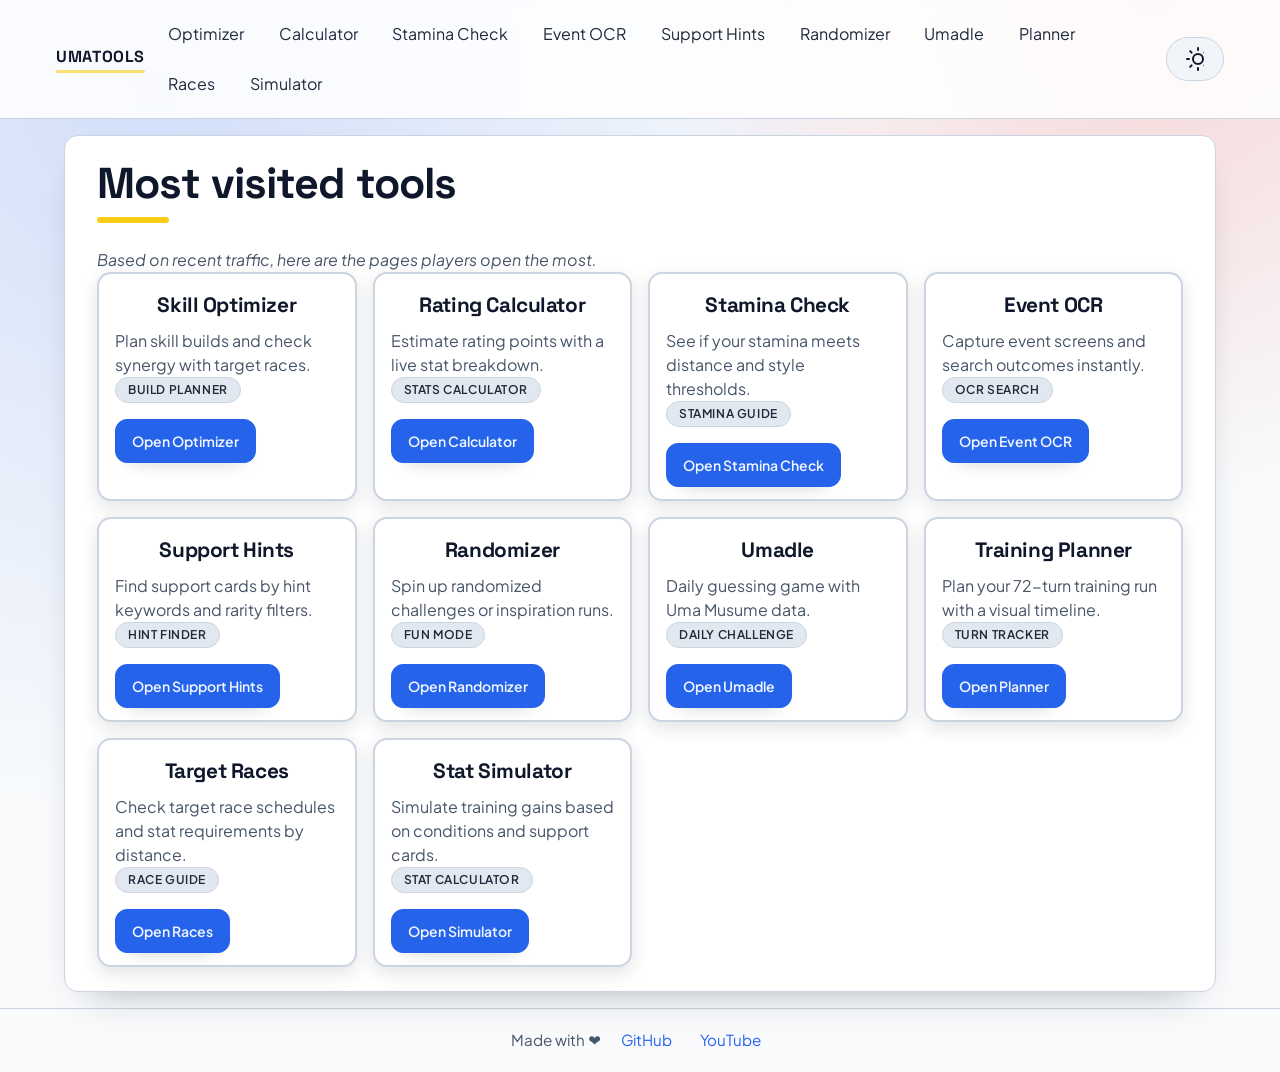
==== commit 4e132b7a: "Add Planner, Races, and Simulator tools - Add 3 new nav routes to all HTML pages and js/nav.js DEFAU" ====
--- a/index.html
+++ b/index.html
@@ -300,6 +300,27 @@
           </div>
           <a class="btn primary" href="/umadle">Open Umadle</a>
         </div>
+
+        <div class="card tool-card">
+          <h3>Training Planner</h3>
+          <p class="muted">Plan your 72-turn training run with a visual timeline.</p>
+          <div class="badges"><span class="badge">Turn tracker</span></div>
+          <a class="btn primary" href="/planner">Open Planner</a>
+        </div>
+
+        <div class="card tool-card">
+          <h3>Target Races</h3>
+          <p class="muted">Check target race schedules and stat requirements by distance.</p>
+          <div class="badges"><span class="badge">Race guide</span></div>
+          <a class="btn primary" href="/races">Open Races</a>
+        </div>
+
+        <div class="card tool-card">
+          <h3>Stat Simulator</h3>
+          <p class="muted">Simulate training gains based on conditions and support cards.</p>
+          <div class="badges"><span class="badge">Stat calculator</span></div>
+          <a class="btn primary" href="/simulator">Open Simulator</a>
+        </div>
       </div>
     </main>
     <script>
@@ -310,7 +331,10 @@
   { label: "Event OCR", path: "/events", file: "/events.html" },
   { label: "Support Hints", path: "/hints", file: "/hints.html" },
   { label: "Randomizer", path: "/random", file: "/random.html" },
-  { label: "Umadle", path: "/umadle", file: "/umadle.html" }
+  { label: "Umadle", path: "/umadle", file: "/umadle.html" },
+  { label: "Planner", path: "/planner", file: "/planner.html" },
+  { label: "Races", path: "/races", file: "/races.html" },
+  { label: "Simulator", path: "/simulator", file: "/simulator.html" }
 ];
     </script>
 
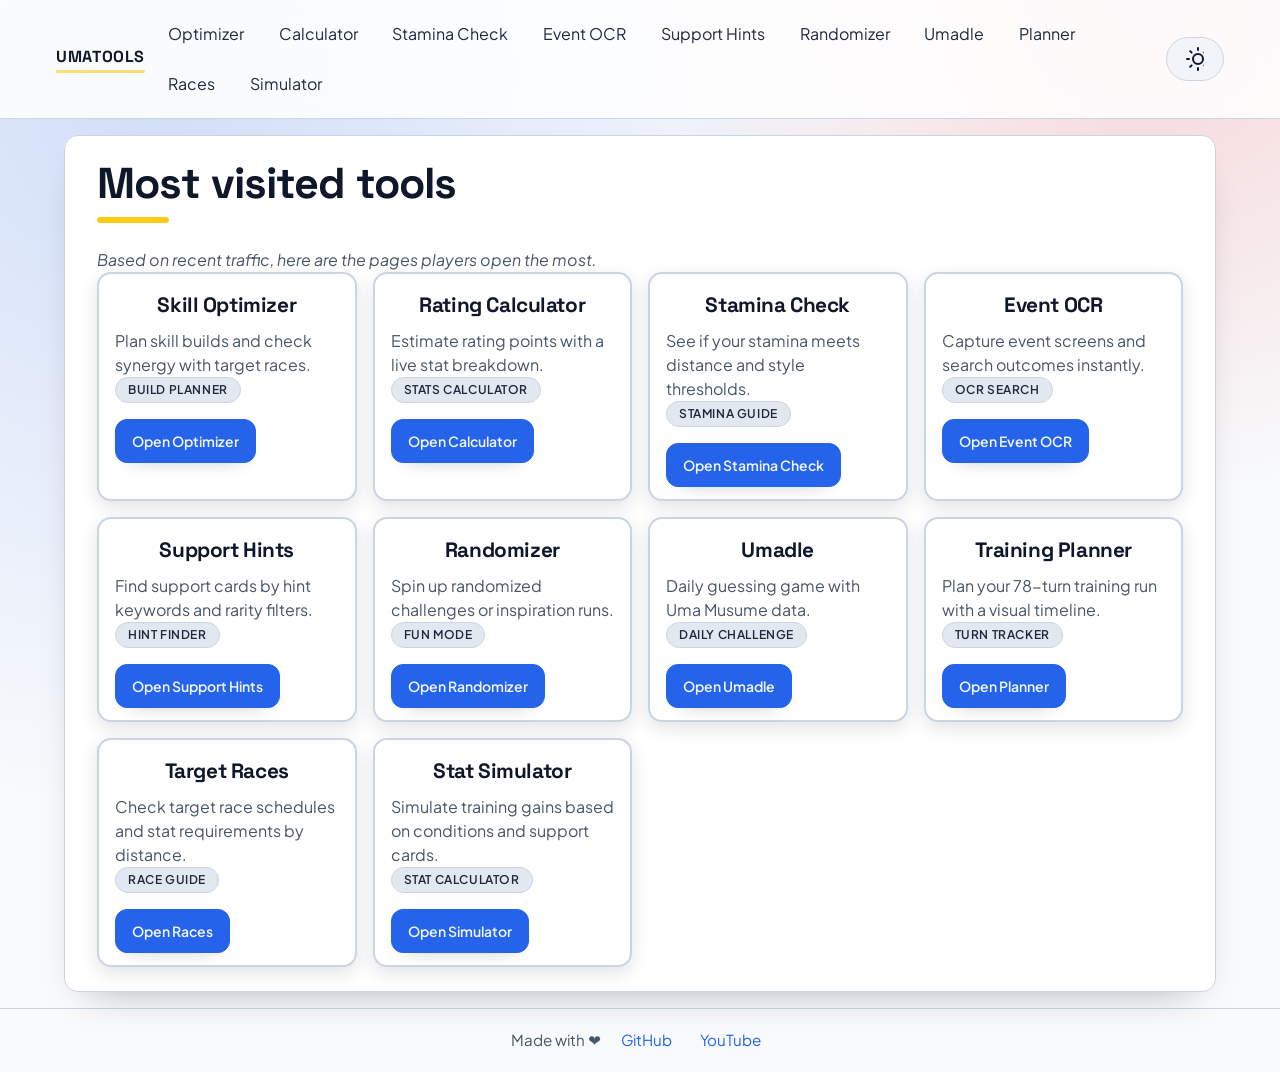
==== commit 76f9d31b: "Fix 404.html NAV_ROUTES indentation and correct turn count to 78 Co-authored-by: Copilot <223556219+" ====
--- a/index.html
+++ b/index.html
@@ -303,7 +303,7 @@
 
         <div class="card tool-card">
           <h3>Training Planner</h3>
-          <p class="muted">Plan your 72-turn training run with a visual timeline.</p>
+          <p class="muted">Plan your 78-turn training run with a visual timeline.</p>
           <div class="badges"><span class="badge">Turn tracker</span></div>
           <a class="btn primary" href="/planner">Open Planner</a>
         </div>
